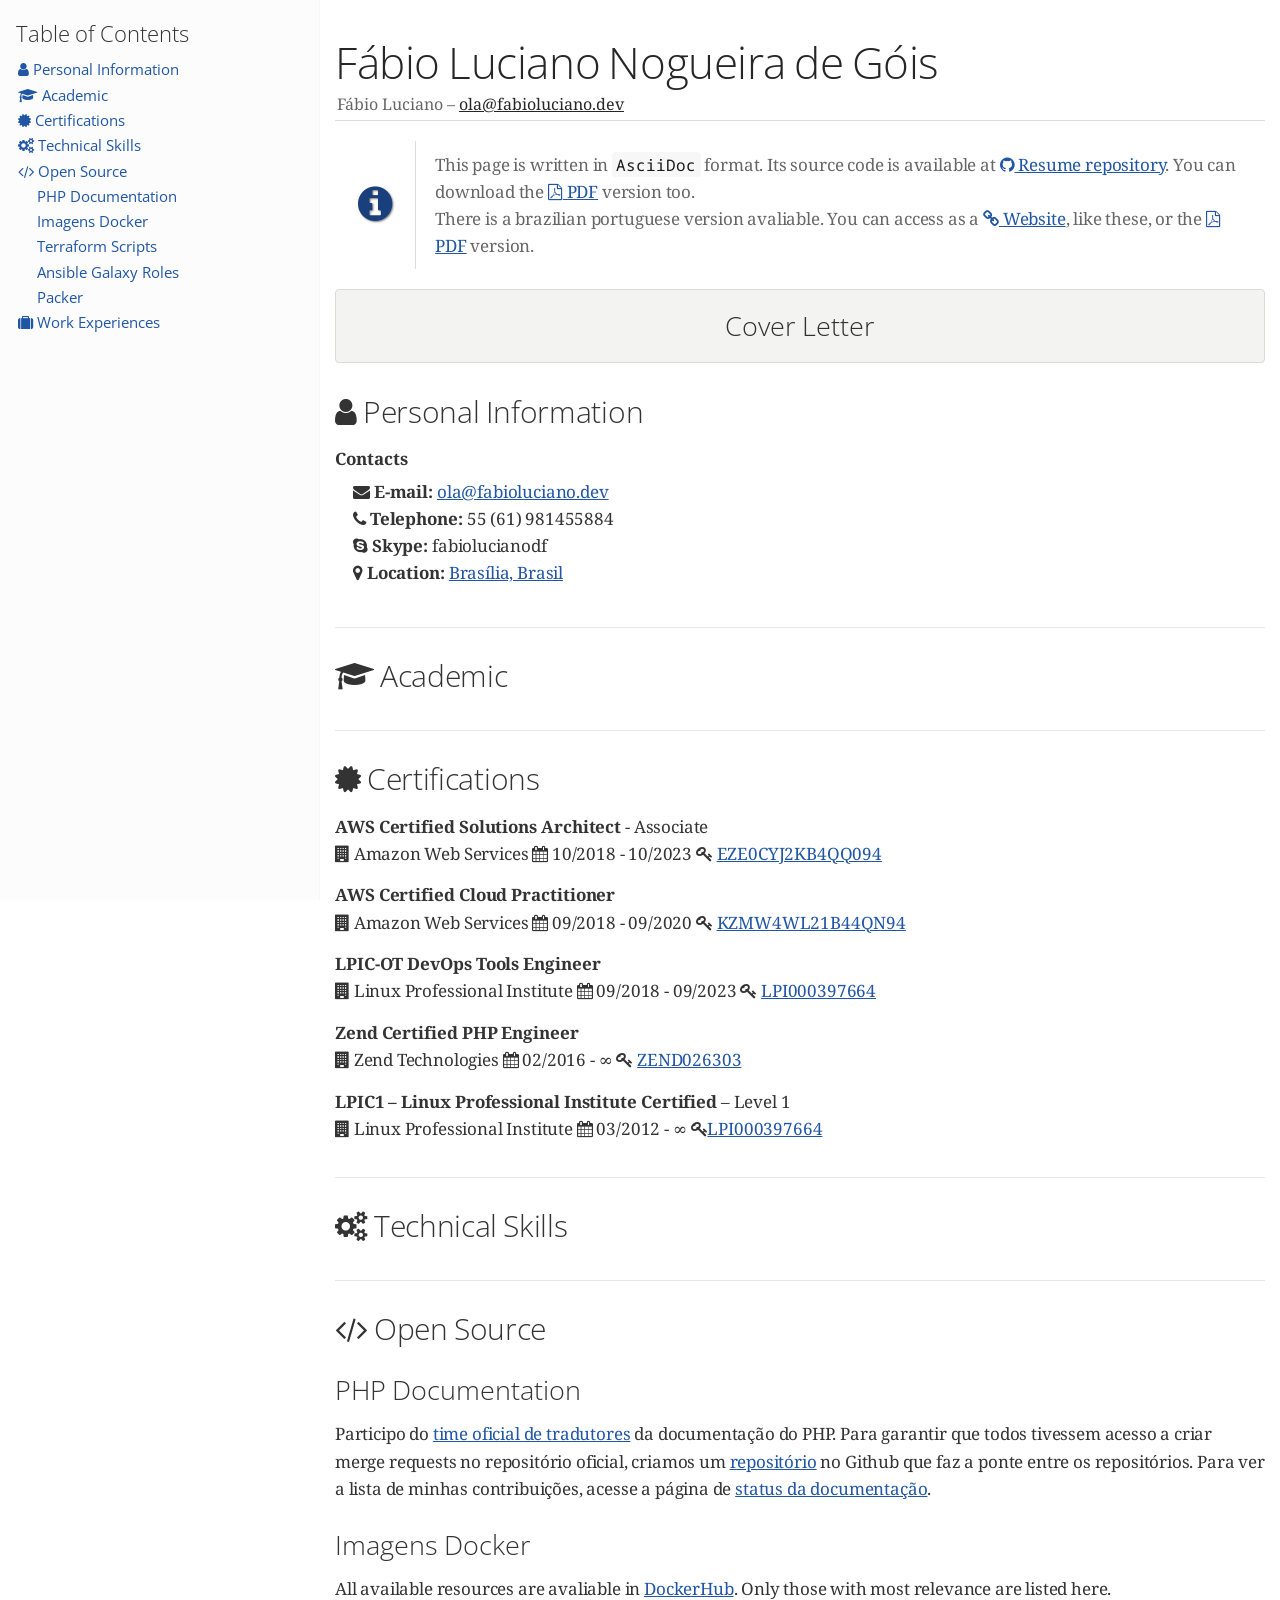
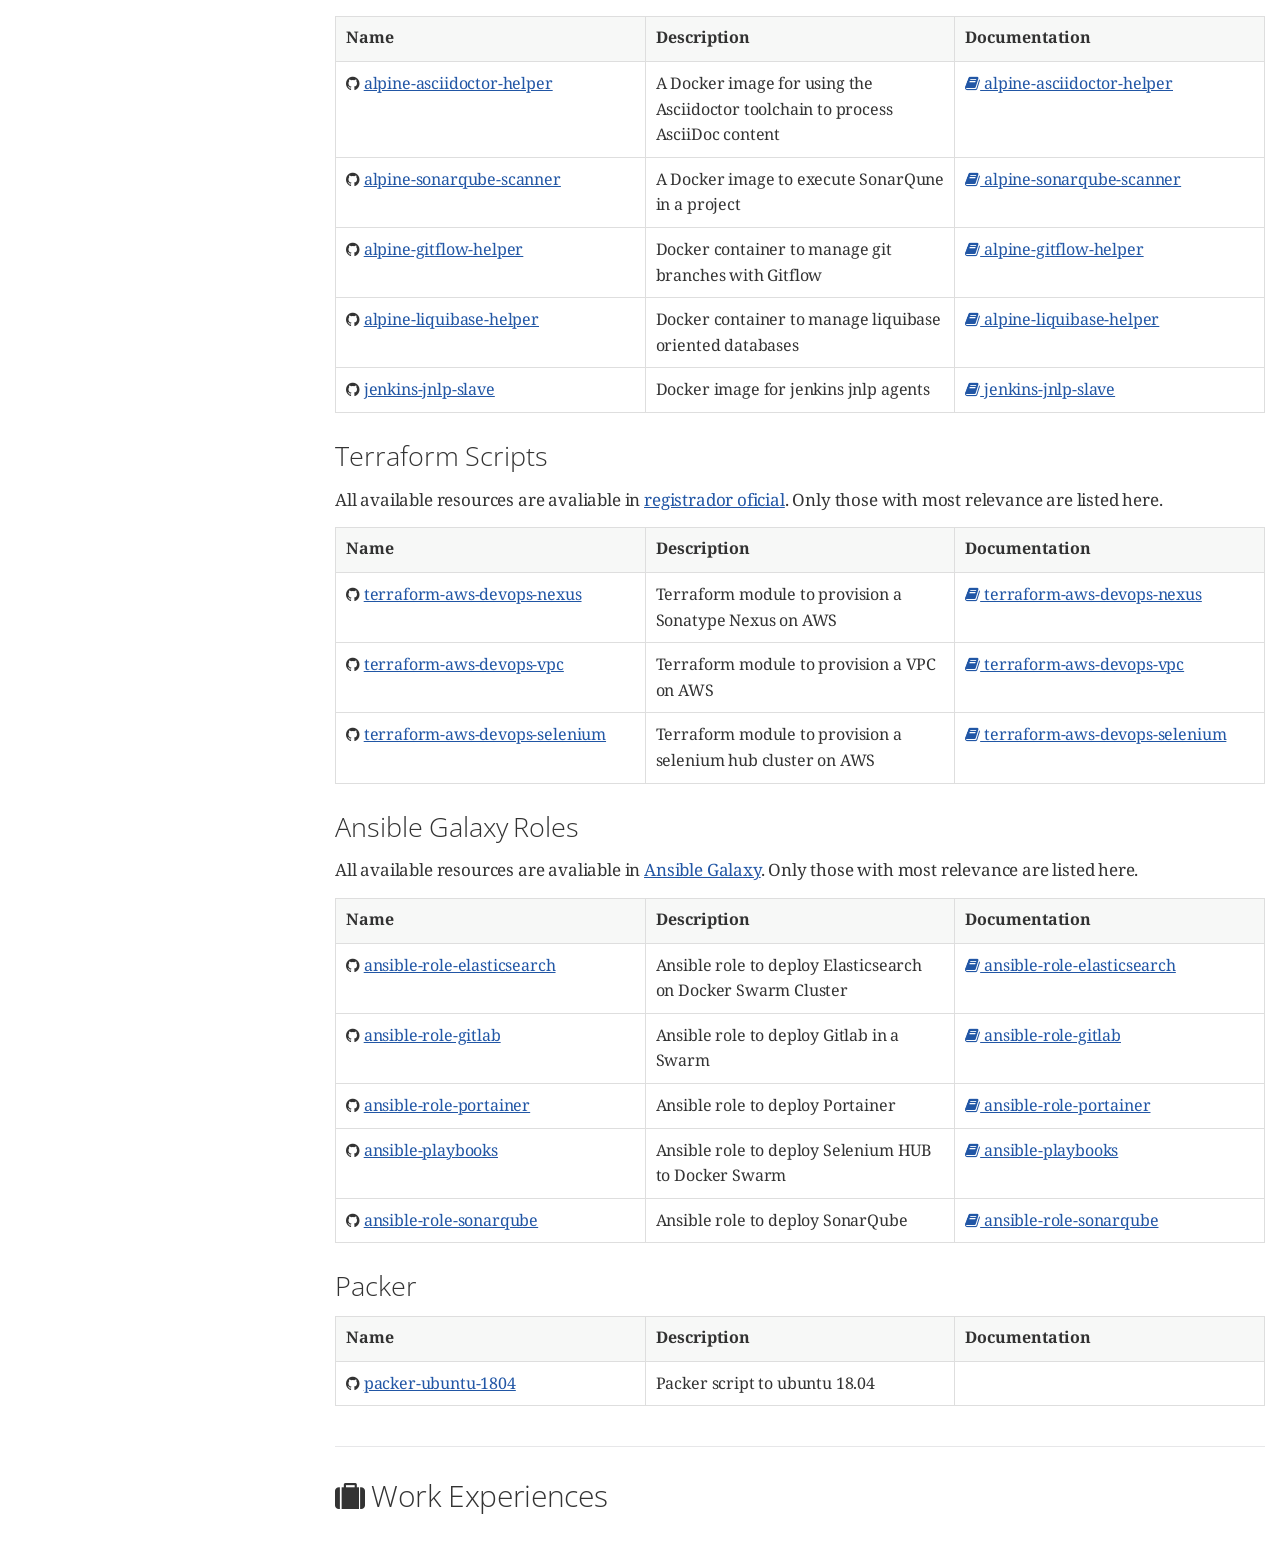
==== en/index.html @ 242f31ec "deploy: 782316e2d7a59a1cce0f2ff2ed1d608dba7fc8fe" ====
<!DOCTYPE html>
<html lang="en">
<head>
<meta charset="UTF-8">
<meta http-equiv="X-UA-Compatible" content="IE=edge">
<meta name="viewport" content="width=device-width, initial-scale=1.0">
<meta name="generator" content="Asciidoctor 2.0.21">
<meta name="author" content="Fábio Luciano">
<title>Fábio Luciano Nogueira de Góis</title>
<link rel="stylesheet" href="https://fonts.googleapis.com/css?family=Open+Sans:300,300italic,400,400italic,600,600italic%7CNoto+Serif:400,400italic,700,700italic%7CDroid+Sans+Mono:400,700">
<style>
/*! Asciidoctor default stylesheet | MIT License | https://asciidoctor.org */
/* Uncomment the following line when using as a custom stylesheet */
/* @import "https://fonts.googleapis.com/css?family=Open+Sans:300,300italic,400,400italic,600,600italic%7CNoto+Serif:400,400italic,700,700italic%7CDroid+Sans+Mono:400,700"; */
html{font-family:sans-serif;-webkit-text-size-adjust:100%}
a{background:none}
a:focus{outline:thin dotted}
a:active,a:hover{outline:0}
h1{font-size:2em;margin:.67em 0}
b,strong{font-weight:bold}
abbr{font-size:.9em}
abbr[title]{cursor:help;border-bottom:1px dotted #dddddf;text-decoration:none}
dfn{font-style:italic}
hr{height:0}
mark{background:#ff0;color:#000}
code,kbd,pre,samp{font-family:monospace;font-size:1em}
pre{white-space:pre-wrap}
q{quotes:"\201C" "\201D" "\2018" "\2019"}
small{font-size:80%}
sub,sup{font-size:75%;line-height:0;position:relative;vertical-align:baseline}
sup{top:-.5em}
sub{bottom:-.25em}
img{border:0}
svg:not(:root){overflow:hidden}
figure{margin:0}
audio,video{display:inline-block}
audio:not([controls]){display:none;height:0}
fieldset{border:1px solid silver;margin:0 2px;padding:.35em .625em .75em}
legend{border:0;padding:0}
button,input,select,textarea{font-family:inherit;font-size:100%;margin:0}
button,input{line-height:normal}
button,select{text-transform:none}
button,html input[type=button],input[type=reset],input[type=submit]{-webkit-appearance:button;cursor:pointer}
button[disabled],html input[disabled]{cursor:default}
input[type=checkbox],input[type=radio]{padding:0}
button::-moz-focus-inner,input::-moz-focus-inner{border:0;padding:0}
textarea{overflow:auto;vertical-align:top}
table{border-collapse:collapse;border-spacing:0}
*,::before,::after{box-sizing:border-box}
html,body{font-size:100%}
body{background:#fff;color:rgba(0,0,0,.8);padding:0;margin:0;font-family:"Noto Serif","DejaVu Serif",serif;line-height:1;position:relative;cursor:auto;-moz-tab-size:4;-o-tab-size:4;tab-size:4;word-wrap:anywhere;-moz-osx-font-smoothing:grayscale;-webkit-font-smoothing:antialiased}
a:hover{cursor:pointer}
img,object,embed{max-width:100%;height:auto}
object,embed{height:100%}
img{-ms-interpolation-mode:bicubic}
.left{float:left!important}
.right{float:right!important}
.text-left{text-align:left!important}
.text-right{text-align:right!important}
.text-center{text-align:center!important}
.text-justify{text-align:justify!important}
.hide{display:none}
img,object,svg{display:inline-block;vertical-align:middle}
textarea{height:auto;min-height:50px}
select{width:100%}
.subheader,.admonitionblock td.content>.title,.audioblock>.title,.exampleblock>.title,.imageblock>.title,.listingblock>.title,.literalblock>.title,.stemblock>.title,.openblock>.title,.paragraph>.title,.quoteblock>.title,table.tableblock>.title,.verseblock>.title,.videoblock>.title,.dlist>.title,.olist>.title,.ulist>.title,.qlist>.title,.hdlist>.title{line-height:1.45;color:#7a2518;font-weight:400;margin-top:0;margin-bottom:.25em}
div,dl,dt,dd,ul,ol,li,h1,h2,h3,#toctitle,.sidebarblock>.content>.title,h4,h5,h6,pre,form,p,blockquote,th,td{margin:0;padding:0}
a{color:#2156a5;text-decoration:underline;line-height:inherit}
a:hover,a:focus{color:#1d4b8f}
a img{border:0}
p{line-height:1.6;margin-bottom:1.25em;text-rendering:optimizeLegibility}
p aside{font-size:.875em;line-height:1.35;font-style:italic}
h1,h2,h3,#toctitle,.sidebarblock>.content>.title,h4,h5,h6{font-family:"Open Sans","DejaVu Sans",sans-serif;font-weight:300;font-style:normal;color:#ba3925;text-rendering:optimizeLegibility;margin-top:1em;margin-bottom:.5em;line-height:1.0125em}
h1 small,h2 small,h3 small,#toctitle small,.sidebarblock>.content>.title small,h4 small,h5 small,h6 small{font-size:60%;color:#e99b8f;line-height:0}
h1{font-size:2.125em}
h2{font-size:1.6875em}
h3,#toctitle,.sidebarblock>.content>.title{font-size:1.375em}
h4,h5{font-size:1.125em}
h6{font-size:1em}
hr{border:solid #dddddf;border-width:1px 0 0;clear:both;margin:1.25em 0 1.1875em}
em,i{font-style:italic;line-height:inherit}
strong,b{font-weight:bold;line-height:inherit}
small{font-size:60%;line-height:inherit}
code{font-family:"Droid Sans Mono","DejaVu Sans Mono",monospace;font-weight:400;color:rgba(0,0,0,.9)}
ul,ol,dl{line-height:1.6;margin-bottom:1.25em;list-style-position:outside;font-family:inherit}
ul,ol{margin-left:1.5em}
ul li ul,ul li ol{margin-left:1.25em;margin-bottom:0}
ul.circle{list-style-type:circle}
ul.disc{list-style-type:disc}
ul.square{list-style-type:square}
ul.circle ul:not([class]),ul.disc ul:not([class]),ul.square ul:not([class]){list-style:inherit}
ol li ul,ol li ol{margin-left:1.25em;margin-bottom:0}
dl dt{margin-bottom:.3125em;font-weight:bold}
dl dd{margin-bottom:1.25em}
blockquote{margin:0 0 1.25em;padding:.5625em 1.25em 0 1.1875em;border-left:1px solid #ddd}
blockquote,blockquote p{line-height:1.6;color:rgba(0,0,0,.85)}
@media screen and (min-width:768px){h1,h2,h3,#toctitle,.sidebarblock>.content>.title,h4,h5,h6{line-height:1.2}
h1{font-size:2.75em}
h2{font-size:2.3125em}
h3,#toctitle,.sidebarblock>.content>.title{font-size:1.6875em}
h4{font-size:1.4375em}}
table{background:#fff;margin-bottom:1.25em;border:1px solid #dedede;word-wrap:normal}
table thead,table tfoot{background:#f7f8f7}
table thead tr th,table thead tr td,table tfoot tr th,table tfoot tr td{padding:.5em .625em .625em;font-size:inherit;color:rgba(0,0,0,.8);text-align:left}
table tr th,table tr td{padding:.5625em .625em;font-size:inherit;color:rgba(0,0,0,.8)}
table tr.even,table tr.alt{background:#f8f8f7}
table thead tr th,table tfoot tr th,table tbody tr td,table tr td,table tfoot tr td{line-height:1.6}
h1,h2,h3,#toctitle,.sidebarblock>.content>.title,h4,h5,h6{line-height:1.2;word-spacing:-.05em}
h1 strong,h2 strong,h3 strong,#toctitle strong,.sidebarblock>.content>.title strong,h4 strong,h5 strong,h6 strong{font-weight:400}
.center{margin-left:auto;margin-right:auto}
.stretch{width:100%}
.clearfix::before,.clearfix::after,.float-group::before,.float-group::after{content:" ";display:table}
.clearfix::after,.float-group::after{clear:both}
:not(pre).nobreak{word-wrap:normal}
:not(pre).nowrap{white-space:nowrap}
:not(pre).pre-wrap{white-space:pre-wrap}
:not(pre):not([class^=L])>code{font-size:.9375em;font-style:normal!important;letter-spacing:0;padding:.1em .5ex;word-spacing:-.15em;background:#f7f7f8;border-radius:4px;line-height:1.45;text-rendering:optimizeSpeed}
pre{color:rgba(0,0,0,.9);font-family:"Droid Sans Mono","DejaVu Sans Mono",monospace;line-height:1.45;text-rendering:optimizeSpeed}
pre code,pre pre{color:inherit;font-size:inherit;line-height:inherit}
pre>code{display:block}
pre.nowrap,pre.nowrap pre{white-space:pre;word-wrap:normal}
em em{font-style:normal}
strong strong{font-weight:400}
.keyseq{color:rgba(51,51,51,.8)}
kbd{font-family:"Droid Sans Mono","DejaVu Sans Mono",monospace;display:inline-block;color:rgba(0,0,0,.8);font-size:.65em;line-height:1.45;background:#f7f7f7;border:1px solid #ccc;border-radius:3px;box-shadow:0 1px 0 rgba(0,0,0,.2),inset 0 0 0 .1em #fff;margin:0 .15em;padding:.2em .5em;vertical-align:middle;position:relative;top:-.1em;white-space:nowrap}
.keyseq kbd:first-child{margin-left:0}
.keyseq kbd:last-child{margin-right:0}
.menuseq,.menuref{color:#000}
.menuseq b:not(.caret),.menuref{font-weight:inherit}
.menuseq{word-spacing:-.02em}
.menuseq b.caret{font-size:1.25em;line-height:.8}
.menuseq i.caret{font-weight:bold;text-align:center;width:.45em}
b.button::before,b.button::after{position:relative;top:-1px;font-weight:400}
b.button::before{content:"[";padding:0 3px 0 2px}
b.button::after{content:"]";padding:0 2px 0 3px}
p a>code:hover{color:rgba(0,0,0,.9)}
#header,#content,#footnotes,#footer{width:100%;margin:0 auto;max-width:62.5em;*zoom:1;position:relative;padding-left:.9375em;padding-right:.9375em}
#header::before,#header::after,#content::before,#content::after,#footnotes::before,#footnotes::after,#footer::before,#footer::after{content:" ";display:table}
#header::after,#content::after,#footnotes::after,#footer::after{clear:both}
#content{margin-top:1.25em}
#content::before{content:none}
#header>h1:first-child{color:rgba(0,0,0,.85);margin-top:2.25rem;margin-bottom:0}
#header>h1:first-child+#toc{margin-top:8px;border-top:1px solid #dddddf}
#header>h1:only-child{border-bottom:1px solid #dddddf;padding-bottom:8px}
#header .details{border-bottom:1px solid #dddddf;line-height:1.45;padding-top:.25em;padding-bottom:.25em;padding-left:.25em;color:rgba(0,0,0,.6);display:flex;flex-flow:row wrap}
#header .details span:first-child{margin-left:-.125em}
#header .details span.email a{color:rgba(0,0,0,.85)}
#header .details br{display:none}
#header .details br+span::before{content:"\00a0\2013\00a0"}
#header .details br+span.author::before{content:"\00a0\22c5\00a0";color:rgba(0,0,0,.85)}
#header .details br+span#revremark::before{content:"\00a0|\00a0"}
#header #revnumber{text-transform:capitalize}
#header #revnumber::after{content:"\00a0"}
#content>h1:first-child:not([class]){color:rgba(0,0,0,.85);border-bottom:1px solid #dddddf;padding-bottom:8px;margin-top:0;padding-top:1rem;margin-bottom:1.25rem}
#toc{border-bottom:1px solid #e7e7e9;padding-bottom:.5em}
#toc>ul{margin-left:.125em}
#toc ul.sectlevel0>li>a{font-style:italic}
#toc ul.sectlevel0 ul.sectlevel1{margin:.5em 0}
#toc ul{font-family:"Open Sans","DejaVu Sans",sans-serif;list-style-type:none}
#toc li{line-height:1.3334;margin-top:.3334em}
#toc a{text-decoration:none}
#toc a:active{text-decoration:underline}
#toctitle{color:#7a2518;font-size:1.2em}
@media screen and (min-width:768px){#toctitle{font-size:1.375em}
body.toc2{padding-left:15em;padding-right:0}
body.toc2 #header>h1:nth-last-child(2){border-bottom:1px solid #dddddf;padding-bottom:8px}
#toc.toc2{margin-top:0!important;background:#f8f8f7;position:fixed;width:15em;left:0;top:0;border-right:1px solid #e7e7e9;border-top-width:0!important;border-bottom-width:0!important;z-index:1000;padding:1.25em 1em;height:100%;overflow:auto}
#toc.toc2 #toctitle{margin-top:0;margin-bottom:.8rem;font-size:1.2em}
#toc.toc2>ul{font-size:.9em;margin-bottom:0}
#toc.toc2 ul ul{margin-left:0;padding-left:1em}
#toc.toc2 ul.sectlevel0 ul.sectlevel1{padding-left:0;margin-top:.5em;margin-bottom:.5em}
body.toc2.toc-right{padding-left:0;padding-right:15em}
body.toc2.toc-right #toc.toc2{border-right-width:0;border-left:1px solid #e7e7e9;left:auto;right:0}}
@media screen and (min-width:1280px){body.toc2{padding-left:20em;padding-right:0}
#toc.toc2{width:20em}
#toc.toc2 #toctitle{font-size:1.375em}
#toc.toc2>ul{font-size:.95em}
#toc.toc2 ul ul{padding-left:1.25em}
body.toc2.toc-right{padding-left:0;padding-right:20em}}
#content #toc{border:1px solid #e0e0dc;margin-bottom:1.25em;padding:1.25em;background:#f8f8f7;border-radius:4px}
#content #toc>:first-child{margin-top:0}
#content #toc>:last-child{margin-bottom:0}
#footer{max-width:none;background:rgba(0,0,0,.8);padding:1.25em}
#footer-text{color:hsla(0,0%,100%,.8);line-height:1.44}
#content{margin-bottom:.625em}
.sect1{padding-bottom:.625em}
@media screen and (min-width:768px){#content{margin-bottom:1.25em}
.sect1{padding-bottom:1.25em}}
.sect1:last-child{padding-bottom:0}
.sect1+.sect1{border-top:1px solid #e7e7e9}
#content h1>a.anchor,h2>a.anchor,h3>a.anchor,#toctitle>a.anchor,.sidebarblock>.content>.title>a.anchor,h4>a.anchor,h5>a.anchor,h6>a.anchor{position:absolute;z-index:1001;width:1.5ex;margin-left:-1.5ex;display:block;text-decoration:none!important;visibility:hidden;text-align:center;font-weight:400}
#content h1>a.anchor::before,h2>a.anchor::before,h3>a.anchor::before,#toctitle>a.anchor::before,.sidebarblock>.content>.title>a.anchor::before,h4>a.anchor::before,h5>a.anchor::before,h6>a.anchor::before{content:"\00A7";font-size:.85em;display:block;padding-top:.1em}
#content h1:hover>a.anchor,#content h1>a.anchor:hover,h2:hover>a.anchor,h2>a.anchor:hover,h3:hover>a.anchor,#toctitle:hover>a.anchor,.sidebarblock>.content>.title:hover>a.anchor,h3>a.anchor:hover,#toctitle>a.anchor:hover,.sidebarblock>.content>.title>a.anchor:hover,h4:hover>a.anchor,h4>a.anchor:hover,h5:hover>a.anchor,h5>a.anchor:hover,h6:hover>a.anchor,h6>a.anchor:hover{visibility:visible}
#content h1>a.link,h2>a.link,h3>a.link,#toctitle>a.link,.sidebarblock>.content>.title>a.link,h4>a.link,h5>a.link,h6>a.link{color:#ba3925;text-decoration:none}
#content h1>a.link:hover,h2>a.link:hover,h3>a.link:hover,#toctitle>a.link:hover,.sidebarblock>.content>.title>a.link:hover,h4>a.link:hover,h5>a.link:hover,h6>a.link:hover{color:#a53221}
details,.audioblock,.imageblock,.literalblock,.listingblock,.stemblock,.videoblock{margin-bottom:1.25em}
details{margin-left:1.25rem}
details>summary{cursor:pointer;display:block;position:relative;line-height:1.6;margin-bottom:.625rem;outline:none;-webkit-tap-highlight-color:transparent}
details>summary::-webkit-details-marker{display:none}
details>summary::before{content:"";border:solid transparent;border-left:solid;border-width:.3em 0 .3em .5em;position:absolute;top:.5em;left:-1.25rem;transform:translateX(15%)}
details[open]>summary::before{border:solid transparent;border-top:solid;border-width:.5em .3em 0;transform:translateY(15%)}
details>summary::after{content:"";width:1.25rem;height:1em;position:absolute;top:.3em;left:-1.25rem}
.admonitionblock td.content>.title,.audioblock>.title,.exampleblock>.title,.imageblock>.title,.listingblock>.title,.literalblock>.title,.stemblock>.title,.openblock>.title,.paragraph>.title,.quoteblock>.title,table.tableblock>.title,.verseblock>.title,.videoblock>.title,.dlist>.title,.olist>.title,.ulist>.title,.qlist>.title,.hdlist>.title{text-rendering:optimizeLegibility;text-align:left;font-family:"Noto Serif","DejaVu Serif",serif;font-size:1rem;font-style:italic}
table.tableblock.fit-content>caption.title{white-space:nowrap;width:0}
.paragraph.lead>p,#preamble>.sectionbody>[class=paragraph]:first-of-type p{font-size:1.21875em;line-height:1.6;color:rgba(0,0,0,.85)}
.admonitionblock>table{border-collapse:separate;border:0;background:none;width:100%}
.admonitionblock>table td.icon{text-align:center;width:80px}
.admonitionblock>table td.icon img{max-width:none}
.admonitionblock>table td.icon .title{font-weight:bold;font-family:"Open Sans","DejaVu Sans",sans-serif;text-transform:uppercase}
.admonitionblock>table td.content{padding-left:1.125em;padding-right:1.25em;border-left:1px solid #dddddf;color:rgba(0,0,0,.6);word-wrap:anywhere}
.admonitionblock>table td.content>:last-child>:last-child{margin-bottom:0}
.exampleblock>.content{border:1px solid #e6e6e6;margin-bottom:1.25em;padding:1.25em;background:#fff;border-radius:4px}
.sidebarblock{border:1px solid #dbdbd6;margin-bottom:1.25em;padding:1.25em;background:#f3f3f2;border-radius:4px}
.sidebarblock>.content>.title{color:#7a2518;margin-top:0;text-align:center}
.exampleblock>.content>:first-child,.sidebarblock>.content>:first-child{margin-top:0}
.exampleblock>.content>:last-child,.exampleblock>.content>:last-child>:last-child,.exampleblock>.content .olist>ol>li:last-child>:last-child,.exampleblock>.content .ulist>ul>li:last-child>:last-child,.exampleblock>.content .qlist>ol>li:last-child>:last-child,.sidebarblock>.content>:last-child,.sidebarblock>.content>:last-child>:last-child,.sidebarblock>.content .olist>ol>li:last-child>:last-child,.sidebarblock>.content .ulist>ul>li:last-child>:last-child,.sidebarblock>.content .qlist>ol>li:last-child>:last-child{margin-bottom:0}
.literalblock pre,.listingblock>.content>pre{border-radius:4px;overflow-x:auto;padding:1em;font-size:.8125em}
@media screen and (min-width:768px){.literalblock pre,.listingblock>.content>pre{font-size:.90625em}}
@media screen and (min-width:1280px){.literalblock pre,.listingblock>.content>pre{font-size:1em}}
.literalblock pre,.listingblock>.content>pre:not(.highlight),.listingblock>.content>pre[class=highlight],.listingblock>.content>pre[class^="highlight "]{background:#f7f7f8}
.literalblock.output pre{color:#f7f7f8;background:rgba(0,0,0,.9)}
.listingblock>.content{position:relative}
.listingblock code[data-lang]::before{display:none;content:attr(data-lang);position:absolute;font-size:.75em;top:.425rem;right:.5rem;line-height:1;text-transform:uppercase;color:inherit;opacity:.5}
.listingblock:hover code[data-lang]::before{display:block}
.listingblock.terminal pre .command::before{content:attr(data-prompt);padding-right:.5em;color:inherit;opacity:.5}
.listingblock.terminal pre .command:not([data-prompt])::before{content:"$"}
.listingblock pre.highlightjs{padding:0}
.listingblock pre.highlightjs>code{padding:1em;border-radius:4px}
.listingblock pre.prettyprint{border-width:0}
.prettyprint{background:#f7f7f8}
pre.prettyprint .linenums{line-height:1.45;margin-left:2em}
pre.prettyprint li{background:none;list-style-type:inherit;padding-left:0}
pre.prettyprint li code[data-lang]::before{opacity:1}
pre.prettyprint li:not(:first-child) code[data-lang]::before{display:none}
table.linenotable{border-collapse:separate;border:0;margin-bottom:0;background:none}
table.linenotable td[class]{color:inherit;vertical-align:top;padding:0;line-height:inherit;white-space:normal}
table.linenotable td.code{padding-left:.75em}
table.linenotable td.linenos,pre.pygments .linenos{border-right:1px solid;opacity:.35;padding-right:.5em;-webkit-user-select:none;-moz-user-select:none;-ms-user-select:none;user-select:none}
pre.pygments span.linenos{display:inline-block;margin-right:.75em}
.quoteblock{margin:0 1em 1.25em 1.5em;display:table}
.quoteblock:not(.excerpt)>.title{margin-left:-1.5em;margin-bottom:.75em}
.quoteblock blockquote,.quoteblock p{color:rgba(0,0,0,.85);font-size:1.15rem;line-height:1.75;word-spacing:.1em;letter-spacing:0;font-style:italic;text-align:justify}
.quoteblock blockquote{margin:0;padding:0;border:0}
.quoteblock blockquote::before{content:"\201c";float:left;font-size:2.75em;font-weight:bold;line-height:.6em;margin-left:-.6em;color:#7a2518;text-shadow:0 1px 2px rgba(0,0,0,.1)}
.quoteblock blockquote>.paragraph:last-child p{margin-bottom:0}
.quoteblock .attribution{margin-top:.75em;margin-right:.5ex;text-align:right}
.verseblock{margin:0 1em 1.25em}
.verseblock pre{font-family:"Open Sans","DejaVu Sans",sans-serif;font-size:1.15rem;color:rgba(0,0,0,.85);font-weight:300;text-rendering:optimizeLegibility}
.verseblock pre strong{font-weight:400}
.verseblock .attribution{margin-top:1.25rem;margin-left:.5ex}
.quoteblock .attribution,.verseblock .attribution{font-size:.9375em;line-height:1.45;font-style:italic}
.quoteblock .attribution br,.verseblock .attribution br{display:none}
.quoteblock .attribution cite,.verseblock .attribution cite{display:block;letter-spacing:-.025em;color:rgba(0,0,0,.6)}
.quoteblock.abstract blockquote::before,.quoteblock.excerpt blockquote::before,.quoteblock .quoteblock blockquote::before{display:none}
.quoteblock.abstract blockquote,.quoteblock.abstract p,.quoteblock.excerpt blockquote,.quoteblock.excerpt p,.quoteblock .quoteblock blockquote,.quoteblock .quoteblock p{line-height:1.6;word-spacing:0}
.quoteblock.abstract{margin:0 1em 1.25em;display:block}
.quoteblock.abstract>.title{margin:0 0 .375em;font-size:1.15em;text-align:center}
.quoteblock.excerpt>blockquote,.quoteblock .quoteblock{padding:0 0 .25em 1em;border-left:.25em solid #dddddf}
.quoteblock.excerpt,.quoteblock .quoteblock{margin-left:0}
.quoteblock.excerpt blockquote,.quoteblock.excerpt p,.quoteblock .quoteblock blockquote,.quoteblock .quoteblock p{color:inherit;font-size:1.0625rem}
.quoteblock.excerpt .attribution,.quoteblock .quoteblock .attribution{color:inherit;font-size:.85rem;text-align:left;margin-right:0}
p.tableblock:last-child{margin-bottom:0}
td.tableblock>.content{margin-bottom:1.25em;word-wrap:anywhere}
td.tableblock>.content>:last-child{margin-bottom:-1.25em}
table.tableblock,th.tableblock,td.tableblock{border:0 solid #dedede}
table.grid-all>*>tr>*{border-width:1px}
table.grid-cols>*>tr>*{border-width:0 1px}
table.grid-rows>*>tr>*{border-width:1px 0}
table.frame-all{border-width:1px}
table.frame-ends{border-width:1px 0}
table.frame-sides{border-width:0 1px}
table.frame-none>colgroup+*>:first-child>*,table.frame-sides>colgroup+*>:first-child>*{border-top-width:0}
table.frame-none>:last-child>:last-child>*,table.frame-sides>:last-child>:last-child>*{border-bottom-width:0}
table.frame-none>*>tr>:first-child,table.frame-ends>*>tr>:first-child{border-left-width:0}
table.frame-none>*>tr>:last-child,table.frame-ends>*>tr>:last-child{border-right-width:0}
table.stripes-all>*>tr,table.stripes-odd>*>tr:nth-of-type(odd),table.stripes-even>*>tr:nth-of-type(even),table.stripes-hover>*>tr:hover{background:#f8f8f7}
th.halign-left,td.halign-left{text-align:left}
th.halign-right,td.halign-right{text-align:right}
th.halign-center,td.halign-center{text-align:center}
th.valign-top,td.valign-top{vertical-align:top}
th.valign-bottom,td.valign-bottom{vertical-align:bottom}
th.valign-middle,td.valign-middle{vertical-align:middle}
table thead th,table tfoot th{font-weight:bold}
tbody tr th{background:#f7f8f7}
tbody tr th,tbody tr th p,tfoot tr th,tfoot tr th p{color:rgba(0,0,0,.8);font-weight:bold}
p.tableblock>code:only-child{background:none;padding:0}
p.tableblock{font-size:1em}
ol{margin-left:1.75em}
ul li ol{margin-left:1.5em}
dl dd{margin-left:1.125em}
dl dd:last-child,dl dd:last-child>:last-child{margin-bottom:0}
li p,ul dd,ol dd,.olist .olist,.ulist .ulist,.ulist .olist,.olist .ulist{margin-bottom:.625em}
ul.checklist,ul.none,ol.none,ul.no-bullet,ol.no-bullet,ol.unnumbered,ul.unstyled,ol.unstyled{list-style-type:none}
ul.no-bullet,ol.no-bullet,ol.unnumbered{margin-left:.625em}
ul.unstyled,ol.unstyled{margin-left:0}
li>p:empty:only-child::before{content:"";display:inline-block}
ul.checklist>li>p:first-child{margin-left:-1em}
ul.checklist>li>p:first-child>.fa-square-o:first-child,ul.checklist>li>p:first-child>.fa-check-square-o:first-child{width:1.25em;font-size:.8em;position:relative;bottom:.125em}
ul.checklist>li>p:first-child>input[type=checkbox]:first-child{margin-right:.25em}
ul.inline{display:flex;flex-flow:row wrap;list-style:none;margin:0 0 .625em -1.25em}
ul.inline>li{margin-left:1.25em}
.unstyled dl dt{font-weight:400;font-style:normal}
ol.arabic{list-style-type:decimal}
ol.decimal{list-style-type:decimal-leading-zero}
ol.loweralpha{list-style-type:lower-alpha}
ol.upperalpha{list-style-type:upper-alpha}
ol.lowerroman{list-style-type:lower-roman}
ol.upperroman{list-style-type:upper-roman}
ol.lowergreek{list-style-type:lower-greek}
.hdlist>table,.colist>table{border:0;background:none}
.hdlist>table>tbody>tr,.colist>table>tbody>tr{background:none}
td.hdlist1,td.hdlist2{vertical-align:top;padding:0 .625em}
td.hdlist1{font-weight:bold;padding-bottom:1.25em}
td.hdlist2{word-wrap:anywhere}
.literalblock+.colist,.listingblock+.colist{margin-top:-.5em}
.colist td:not([class]):first-child{padding:.4em .75em 0;line-height:1;vertical-align:top}
.colist td:not([class]):first-child img{max-width:none}
.colist td:not([class]):last-child{padding:.25em 0}
.thumb,.th{line-height:0;display:inline-block;border:4px solid #fff;box-shadow:0 0 0 1px #ddd}
.imageblock.left{margin:.25em .625em 1.25em 0}
.imageblock.right{margin:.25em 0 1.25em .625em}
.imageblock>.title{margin-bottom:0}
.imageblock.thumb,.imageblock.th{border-width:6px}
.imageblock.thumb>.title,.imageblock.th>.title{padding:0 .125em}
.image.left,.image.right{margin-top:.25em;margin-bottom:.25em;display:inline-block;line-height:0}
.image.left{margin-right:.625em}
.image.right{margin-left:.625em}
a.image{text-decoration:none;display:inline-block}
a.image object{pointer-events:none}
sup.footnote,sup.footnoteref{font-size:.875em;position:static;vertical-align:super}
sup.footnote a,sup.footnoteref a{text-decoration:none}
sup.footnote a:active,sup.footnoteref a:active,#footnotes .footnote a:first-of-type:active{text-decoration:underline}
#footnotes{padding-top:.75em;padding-bottom:.75em;margin-bottom:.625em}
#footnotes hr{width:20%;min-width:6.25em;margin:-.25em 0 .75em;border-width:1px 0 0}
#footnotes .footnote{padding:0 .375em 0 .225em;line-height:1.3334;font-size:.875em;margin-left:1.2em;margin-bottom:.2em}
#footnotes .footnote a:first-of-type{font-weight:bold;text-decoration:none;margin-left:-1.05em}
#footnotes .footnote:last-of-type{margin-bottom:0}
#content #footnotes{margin-top:-.625em;margin-bottom:0;padding:.75em 0}
div.unbreakable{page-break-inside:avoid}
.big{font-size:larger}
.small{font-size:smaller}
.underline{text-decoration:underline}
.overline{text-decoration:overline}
.line-through{text-decoration:line-through}
.aqua{color:#00bfbf}
.aqua-background{background:#00fafa}
.black{color:#000}
.black-background{background:#000}
.blue{color:#0000bf}
.blue-background{background:#0000fa}
.fuchsia{color:#bf00bf}
.fuchsia-background{background:#fa00fa}
.gray{color:#606060}
.gray-background{background:#7d7d7d}
.green{color:#006000}
.green-background{background:#007d00}
.lime{color:#00bf00}
.lime-background{background:#00fa00}
.maroon{color:#600000}
.maroon-background{background:#7d0000}
.navy{color:#000060}
.navy-background{background:#00007d}
.olive{color:#606000}
.olive-background{background:#7d7d00}
.purple{color:#600060}
.purple-background{background:#7d007d}
.red{color:#bf0000}
.red-background{background:#fa0000}
.silver{color:#909090}
.silver-background{background:#bcbcbc}
.teal{color:#006060}
.teal-background{background:#007d7d}
.white{color:#bfbfbf}
.white-background{background:#fafafa}
.yellow{color:#bfbf00}
.yellow-background{background:#fafa00}
span.icon>.fa{cursor:default}
a span.icon>.fa{cursor:inherit}
.admonitionblock td.icon [class^="fa icon-"]{font-size:2.5em;text-shadow:1px 1px 2px rgba(0,0,0,.5);cursor:default}
.admonitionblock td.icon .icon-note::before{content:"\f05a";color:#19407c}
.admonitionblock td.icon .icon-tip::before{content:"\f0eb";text-shadow:1px 1px 2px rgba(155,155,0,.8);color:#111}
.admonitionblock td.icon .icon-warning::before{content:"\f071";color:#bf6900}
.admonitionblock td.icon .icon-caution::before{content:"\f06d";color:#bf3400}
.admonitionblock td.icon .icon-important::before{content:"\f06a";color:#bf0000}
.conum[data-value]{display:inline-block;color:#fff!important;background:rgba(0,0,0,.8);border-radius:50%;text-align:center;font-size:.75em;width:1.67em;height:1.67em;line-height:1.67em;font-family:"Open Sans","DejaVu Sans",sans-serif;font-style:normal;font-weight:bold}
.conum[data-value] *{color:#fff!important}
.conum[data-value]+b{display:none}
.conum[data-value]::after{content:attr(data-value)}
pre .conum[data-value]{position:relative;top:-.125em}
b.conum *{color:inherit!important}
.conum:not([data-value]):empty{display:none}
dt,th.tableblock,td.content,div.footnote{text-rendering:optimizeLegibility}
h1,h2,p,td.content,span.alt,summary{letter-spacing:-.01em}
p strong,td.content strong,div.footnote strong{letter-spacing:-.005em}
p,blockquote,dt,td.content,td.hdlist1,span.alt,summary{font-size:1.0625rem}
p{margin-bottom:1.25rem}
.sidebarblock p,.sidebarblock dt,.sidebarblock td.content,p.tableblock{font-size:1em}
.exampleblock>.content{background:#fffef7;border-color:#e0e0dc;box-shadow:0 1px 4px #e0e0dc}
.print-only{display:none!important}
@page{margin:1.25cm .75cm}
@media print{*{box-shadow:none!important;text-shadow:none!important}
html{font-size:80%}
a{color:inherit!important;text-decoration:underline!important}
a.bare,a[href^="#"],a[href^="mailto:"]{text-decoration:none!important}
a[href^="http:"]:not(.bare)::after,a[href^="https:"]:not(.bare)::after{content:"(" attr(href) ")";display:inline-block;font-size:.875em;padding-left:.25em}
abbr[title]{border-bottom:1px dotted}
abbr[title]::after{content:" (" attr(title) ")"}
pre,blockquote,tr,img,object,svg{page-break-inside:avoid}
thead{display:table-header-group}
svg{max-width:100%}
p,blockquote,dt,td.content{font-size:1em;orphans:3;widows:3}
h2,h3,#toctitle,.sidebarblock>.content>.title{page-break-after:avoid}
#header,#content,#footnotes,#footer{max-width:none}
#toc,.sidebarblock,.exampleblock>.content{background:none!important}
#toc{border-bottom:1px solid #dddddf!important;padding-bottom:0!important}
body.book #header{text-align:center}
body.book #header>h1:first-child{border:0!important;margin:2.5em 0 1em}
body.book #header .details{border:0!important;display:block;padding:0!important}
body.book #header .details span:first-child{margin-left:0!important}
body.book #header .details br{display:block}
body.book #header .details br+span::before{content:none!important}
body.book #toc{border:0!important;text-align:left!important;padding:0!important;margin:0!important}
body.book #toc,body.book #preamble,body.book h1.sect0,body.book .sect1>h2{page-break-before:always}
.listingblock code[data-lang]::before{display:block}
#footer{padding:0 .9375em}
.hide-on-print{display:none!important}
.print-only{display:block!important}
.hide-for-print{display:none!important}
.show-for-print{display:inherit!important}}
@media amzn-kf8,print{#header>h1:first-child{margin-top:1.25rem}
.sect1{padding:0!important}
.sect1+.sect1{border:0}
#footer{background:none}
#footer-text{color:rgba(0,0,0,.6);font-size:.9em}}
@media amzn-kf8{#header,#content,#footnotes,#footer{padding:0}}
</style>
<link rel="stylesheet" href="https://cdnjs.cloudflare.com/ajax/libs/font-awesome/4.7.0/css/font-awesome.min.css">
<style>
#toc.toc2 {
    background: #fcfcfc;
    border-right: 1px solid #f7f7f7;
    padding: 1.25em 1em;
}

@media screen and (min-width: 768px) {
    h2 {
        font-size: 1.9em;
    }
}

p {
    margin-bottom: 0.9rem;
}

ol>li p, ul>li p, ul dd, ol dd, .olist .olist, .ulist .ulist, .ulist .olist, .olist .ulist {
    margin-bottom: .1em;
}

h1, h2, h3, #toctitle, .sidebarblock>.content>.title, h4, h5, h6 {
    color: unset;
}
</style>
</head>
<body class="article toc2 toc-left">
<div id="header">
<h1>Fábio Luciano Nogueira de Góis</h1>
<div class="details">
<span id="author" class="author">Fábio Luciano</span><br>
<span id="email" class="email"><a href="mailto:ola@fabioluciano.dev">ola@fabioluciano.dev</a></span><br>
</div>
<div id="toc" class="toc2">
<div id="toctitle">Table of Contents</div>
<ul class="sectlevel1">
<li><a href="#informacoes-pessoais"><span class="icon"><i class="fa fa-user"></i></span> Personal Information</a></li>
<li><a href="#education"><span class="icon"><i class="fa fa-graduation-cap"></i></span> Academic</a></li>
<li><a href="#_certifications"><span class="icon"><i class="fa fa-certificate"></i></span> Certifications</a></li>
<li><a href="#technical-skills"><span class="icon"><i class="fa fa-cogs"></i></span> Technical Skills</a></li>
<li><a href="#opensource"><span class="icon"><i class="fa fa-code"></i></span> Open Source</a>
<ul class="sectlevel2">
<li><a href="#_php_documentation">PHP Documentation</a></li>
<li><a href="#_imagens_docker">Imagens Docker</a></li>
<li><a href="#_terraform_scripts">Terraform Scripts</a></li>
<li><a href="#_ansible_galaxy_roles">Ansible Galaxy Roles</a></li>
<li><a href="#_packer">Packer</a></li>
</ul>
</li>
<li><a href="#professional-experience"><span class="icon"><i class="fa fa-suitcase"></i></span> Work Experiences</a></li>
</ul>
</div>
</div>
<div id="content">
<div id="preamble">
<div class="sectionbody">
<div class="admonitionblock note">
<table>
<tr>
<td class="icon">
<i class="fa icon-note" title="Note"></i>
</td>
<td class="content">
<div class="paragraph">
<p>This page is written in <code>AsciiDoc</code> format. Its source code is available at <a href="https://github.com/fabioluciano/fabioluciano.github.io" class="external" target="_blank" rel="noopener"><span class="icon"><i class="fa fa-github"></i></span> Resume repository</a>.
You can download the <a href="/en/resume.pdf" class="external" target="_blank" rel="noopener"><span class="icon"><i class="fa fa-file-pdf-o"></i></span> PDF</a> version too.<br>
There is a brazilian portuguese version avaliable. You can access as a <a href="/"><span class="icon"><i class="fa fa-link"></i></span> Website</a>, like these, or the <a href="/resume.pdf" class="external" target="_blank" rel="noopener"><span class="icon"><i class="fa fa-file-pdf-o"></i></span> PDF</a> version.</p>
</div>
</td>
</tr>
</table>
</div>
<div class="sidebarblock">
<div class="content">
<div class="title">Cover Letter</div>

</div>
</div>
</div>
</div>
<div class="sect1">
<h2 id="informacoes-pessoais"><a class="anchor" href="#informacoes-pessoais"></a><span class="icon"><i class="fa fa-user"></i></span> Personal Information</h2>
<div class="sectionbody">
<div class="dlist">
<dl>
<dt class="hdlist1">Contacts</dt>
<dd>
<p><span class="icon"><i class="fa fa-envelope"></i></span> <strong>E-mail:</strong> <a href="mailto:ola@fabioluciano.dev">ola@fabioluciano.dev</a><br>
<span class="icon"><i class="fa fa-phone"></i></span> <strong>Telephone:</strong> 55 (61) 981455884<br>
<span class="icon"><i class="fa fa-skype"></i></span> <strong>Skype:</strong> fabiolucianodf<br>
<span class="icon"><i class="fa fa-map-marker"></i></span> <strong>Location:</strong> <a href="https://goo.gl/maps/CVjggk7kCeM2" class="external" target="_blank" rel="noopener">Brasília, Brasil</a></p>
</dd>
</dl>
</div>
</div>
</div>
<div class="sect1">
<h2 id="education"><a class="anchor" href="#education"></a><span class="icon"><i class="fa fa-graduation-cap"></i></span> Academic</h2>
<div class="sectionbody">

</div>
</div>
<div class="sect1">
<h2 id="_certifications"><a class="anchor" href="#_certifications"></a><span class="icon"><i class="fa fa-certificate"></i></span> Certifications</h2>
<div class="sectionbody">
<div class="openblock">
<div class="content">
<div class="paragraph">
<p><strong>AWS Certified Solutions Architect</strong> - Associate<br>
<span class="icon"><i class="fa fa-building" title="Issuer"></i></span> Amazon Web Services <span class="icon"><i class="fa fa-calendar" title="Valid until"></i></span> 10/2018 - 10/2023 <span class="icon"><i class="fa fa-key" title="License"></i></span> <a href="https://aw.certmetrics.com/amazon/public/verification.aspx" class="external" target="_blank" rel="noopener">EZE0CYJ2KB4QQ094</a></p>
</div>
</div>
</div>
<div class="openblock">
<div class="content">
<div class="paragraph">
<p><strong>AWS Certified Cloud Practitioner</strong><br>
<span class="icon"><i class="fa fa-building" title="Issuer"></i></span> Amazon Web Services <span class="icon"><i class="fa fa-calendar" title="Valid until"></i></span> 09/2018 - 09/2020 <span class="icon"><i class="fa fa-key" title="License"></i></span> <a href="https://aw.certmetrics.com/amazon/public/verification.aspx" class="external" target="_blank" rel="noopener">KZMW4WL21B44QN94</a></p>
</div>
</div>
</div>
<div class="openblock">
<div class="content">
<div class="paragraph">
<p><strong>LPIC-OT DevOps Tools Engineer</strong><br>
<span class="icon"><i class="fa fa-building" title="Issuer"></i></span> Linux Professional Institute <span class="icon"><i class="fa fa-calendar" title="Valid until"></i></span> 09/2018 - 09/2023 <span class="icon"><i class="fa fa-key" title="License"></i></span> <a href="https://cs.lpi.org/caf/Xamman/certification/verify/LPI000397664/sfuy2nckbr" class="external" target="_blank" rel="noopener">LPI000397664</a></p>
</div>
</div>
</div>
<div class="openblock">
<div class="content">
<div class="paragraph">
<p><strong>Zend Certified PHP Engineer</strong><br>
<span class="icon"><i class="fa fa-building" title="Issuer"></i></span> Zend Technologies <span class="icon"><i class="fa fa-calendar" title="Valid untild until"></i></span> 02/2016 - ∞ <span class="icon"><i class="fa fa-key" title="License"></i></span> <a href="http://www.zend.com/en/yellow-pages/ZEND026303" class="external" target="_blank" rel="noopener">ZEND026303</a></p>
</div>
</div>
</div>
<div class="openblock">
<div class="content">
<div class="paragraph">
<p><strong>LPIC1 – Linux Professional Institute Certified</strong> – Level 1<br>
<span class="icon"><i class="fa fa-building" title="Issuer"></i></span> Linux Professional Institute <span class="icon"><i class="fa fa-calendar" title="Valid until"></i></span> 03/2012 - ∞ <span class="icon"><i class="fa fa-key" title="License"></i></span><a href="https://cs.lpi.org/caf/Xamman/certification/verify/LPI000397664/sfuy2nckbr" class="external" target="_blank" rel="noopener">LPI000397664</a></p>
</div>
</div>
</div>
</div>
</div>
<div class="sect1">
<h2 id="technical-skills"><a class="anchor" href="#technical-skills"></a><span class="icon"><i class="fa fa-cogs"></i></span> Technical Skills</h2>
<div class="sectionbody">

</div>
</div>
<div class="sect1">
<h2 id="opensource"><a class="anchor" href="#opensource"></a><span class="icon"><i class="fa fa-code"></i></span> Open Source</h2>
<div class="sectionbody">
<div class="sect2">
<h3 id="_php_documentation"><a class="anchor" href="#_php_documentation"></a>PHP Documentation</h3>
<div class="paragraph">
<p>Participo do <a href="http://people.php.net/fabioluciano">time oficial de tradutores</a> da documentação do PHP. Para garantir que todos tivessem acesso a criar merge requests no repositório oficial, criamos um <a href="https://github.com/phpdocbrbridge">repositório</a> no Github que faz a ponte entre os repositórios. Para ver a lista de minhas contribuições, acesse a página de <a href="http://doc.php.net/revcheck.php?p=files&amp;user=fabioluciano&amp;lang=pt_BR">status da documentação</a>.</p>
</div>
</div>
<div class="sect2">
<h3 id="_imagens_docker"><a class="anchor" href="#_imagens_docker"></a>Imagens Docker</h3>
<div class="paragraph">
<p>All available resources are avaliable in <a href="https://hub.docker.com/u/integr8">DockerHub</a>. Only those with most relevance are listed here.</p>
</div>
<table class="tableblock frame-all grid-all stretch">
<colgroup>
<col style="width: 33.3333%;">
<col style="width: 33.3333%;">
<col style="width: 33.3334%;">
</colgroup>
<thead>
<tr>
<th class="tableblock halign-left valign-top">Name</th>
<th class="tableblock halign-left valign-top">Description</th>
<th class="tableblock halign-left valign-top">Documentation</th>
</tr>
</thead>
<tbody>
<tr>
<td class="tableblock halign-left valign-top"><p class="tableblock"><span class="icon"><i class="fa fa-github"></i></span> <a href="https://github.com/integr8/alpine-asciidoctor-helper">alpine-asciidoctor-helper</a></p></td>
<td class="tableblock halign-left valign-top"><p class="tableblock">A Docker image for using the Asciidoctor toolchain to process AsciiDoc content</p></td>
<td class="tableblock halign-left valign-top"><p class="tableblock"><a href="https://integr8.me/alpine-asciidoctor-helper/"><span class="icon"><i class="fa fa-book"></i></span> alpine-asciidoctor-helper</a></p></td>
</tr>
<tr>
<td class="tableblock halign-left valign-top"><p class="tableblock"><span class="icon"><i class="fa fa-github"></i></span> <a href="https://github.com/integr8/alpine-sonarqube-scanner">alpine-sonarqube-scanner</a></p></td>
<td class="tableblock halign-left valign-top"><p class="tableblock">A Docker image to execute SonarQune in a project</p></td>
<td class="tableblock halign-left valign-top"><p class="tableblock"><a href="https://integr8.me/alpine-sonarqube-scanner/"><span class="icon"><i class="fa fa-book"></i></span> alpine-sonarqube-scanner</a></p></td>
</tr>
<tr>
<td class="tableblock halign-left valign-top"><p class="tableblock"><span class="icon"><i class="fa fa-github"></i></span> <a href="https://github.com/integr8/alpine-gitflow-helper">alpine-gitflow-helper</a></p></td>
<td class="tableblock halign-left valign-top"><p class="tableblock">Docker container to manage git branches with Gitflow</p></td>
<td class="tableblock halign-left valign-top"><p class="tableblock"><a href="https://integr8.me/alpine-gitflow-helper"><span class="icon"><i class="fa fa-book"></i></span> alpine-gitflow-helper</a></p></td>
</tr>
<tr>
<td class="tableblock halign-left valign-top"><p class="tableblock"><span class="icon"><i class="fa fa-github"></i></span> <a href="https://github.com/integr8/alpine-liquibase-helper">alpine-liquibase-helper</a></p></td>
<td class="tableblock halign-left valign-top"><p class="tableblock">Docker container to manage liquibase oriented databases</p></td>
<td class="tableblock halign-left valign-top"><p class="tableblock"><a href="https://integr8.me/alpine-liquibase-helper/"><span class="icon"><i class="fa fa-book"></i></span> alpine-liquibase-helper</a></p></td>
</tr>
<tr>
<td class="tableblock halign-left valign-top"><p class="tableblock"><span class="icon"><i class="fa fa-github"></i></span> <a href="https://github.com/integr8/jenkins-jnlp-slave">jenkins-jnlp-slave</a></p></td>
<td class="tableblock halign-left valign-top"><p class="tableblock">Docker image for jenkins jnlp agents</p></td>
<td class="tableblock halign-left valign-top"><p class="tableblock"><a href="https://hub.docker.com/repository/docker/integr8/jenkins-jnlp-slave"><span class="icon"><i class="fa fa-book"></i></span> jenkins-jnlp-slave</a></p></td>
</tr>
</tbody>
</table>
</div>
<div class="sect2">
<h3 id="_terraform_scripts"><a class="anchor" href="#_terraform_scripts"></a>Terraform Scripts</h3>
<div class="paragraph">
<p>All available resources are avaliable in <a href="https://registry.terraform.io/modules/integr8">registrador oficial</a>. Only those with most relevance are listed here.</p>
</div>
<table class="tableblock frame-all grid-all stretch">
<colgroup>
<col style="width: 33.3333%;">
<col style="width: 33.3333%;">
<col style="width: 33.3334%;">
</colgroup>
<thead>
<tr>
<th class="tableblock halign-left valign-top">Name</th>
<th class="tableblock halign-left valign-top">Description</th>
<th class="tableblock halign-left valign-top">Documentation</th>
</tr>
</thead>
<tbody>
<tr>
<td class="tableblock halign-left valign-top"><p class="tableblock"><span class="icon"><i class="fa fa-github"></i></span> <a href="https://github.com/integr8/terraform-aws-devops-nexus">terraform-aws-devops-nexus</a></p></td>
<td class="tableblock halign-left valign-top"><p class="tableblock">Terraform module to provision a Sonatype Nexus on AWS</p></td>
<td class="tableblock halign-left valign-top"><p class="tableblock"><a href="https://registry.terraform.io/modules/integr8/devops-nexus"><span class="icon"><i class="fa fa-book"></i></span> terraform-aws-devops-nexus</a></p></td>
</tr>
<tr>
<td class="tableblock halign-left valign-top"><p class="tableblock"><span class="icon"><i class="fa fa-github"></i></span> <a href="https://github.com/integr8/terraform-aws-devops-vpc">terraform-aws-devops-vpc</a></p></td>
<td class="tableblock halign-left valign-top"><p class="tableblock">Terraform module to provision a VPC on AWS</p></td>
<td class="tableblock halign-left valign-top"><p class="tableblock"><a href="https://registry.terraform.io/modules/integr8/devops-vpc/"><span class="icon"><i class="fa fa-book"></i></span> terraform-aws-devops-vpc</a></p></td>
</tr>
<tr>
<td class="tableblock halign-left valign-top"><p class="tableblock"><span class="icon"><i class="fa fa-github"></i></span> <a href="https://github.com/integr8/terraform-aws-devops-selenium">terraform-aws-devops-selenium</a></p></td>
<td class="tableblock halign-left valign-top"><p class="tableblock">Terraform module to provision a selenium hub cluster on AWS</p></td>
<td class="tableblock halign-left valign-top"><p class="tableblock"><a href="https://registry.terraform.io/modules/integr8/devops-selenium"><span class="icon"><i class="fa fa-book"></i></span> terraform-aws-devops-selenium</a></p></td>
</tr>
</tbody>
</table>
</div>
<div class="sect2">
<h3 id="_ansible_galaxy_roles"><a class="anchor" href="#_ansible_galaxy_roles"></a>Ansible Galaxy Roles</h3>
<div class="paragraph">
<p>All available resources are avaliable in <a href="https://galaxy.ansible.com/integr8">Ansible Galaxy</a>. Only those with most relevance are listed here.</p>
</div>
<table class="tableblock frame-all grid-all stretch">
<colgroup>
<col style="width: 33.3333%;">
<col style="width: 33.3333%;">
<col style="width: 33.3334%;">
</colgroup>
<thead>
<tr>
<th class="tableblock halign-left valign-top">Name</th>
<th class="tableblock halign-left valign-top">Description</th>
<th class="tableblock halign-left valign-top">Documentation</th>
</tr>
</thead>
<tbody>
<tr>
<td class="tableblock halign-left valign-top"><p class="tableblock"><span class="icon"><i class="fa fa-github"></i></span> <a href="https://github.com/integr8/ansible-role-elasticsearch">ansible-role-elasticsearch</a></p></td>
<td class="tableblock halign-left valign-top"><p class="tableblock">Ansible role to deploy Elasticsearch on Docker Swarm Cluster</p></td>
<td class="tableblock halign-left valign-top"><p class="tableblock"><a href="https://galaxy.ansible.com/integr8/ansible-role-elasticsearch"><span class="icon"><i class="fa fa-book"></i></span> ansible-role-elasticsearch</a></p></td>
</tr>
<tr>
<td class="tableblock halign-left valign-top"><p class="tableblock"><span class="icon"><i class="fa fa-github"></i></span> <a href="https://github.com/integr8/ansible-role-gitlab">ansible-role-gitlab</a></p></td>
<td class="tableblock halign-left valign-top"><p class="tableblock">Ansible role to deploy Gitlab in a Swarm</p></td>
<td class="tableblock halign-left valign-top"><p class="tableblock"><a href="https://galaxy.ansible.com/integr8/ansible-role-gitlab"><span class="icon"><i class="fa fa-book"></i></span> ansible-role-gitlab</a></p></td>
</tr>
<tr>
<td class="tableblock halign-left valign-top"><p class="tableblock"><span class="icon"><i class="fa fa-github"></i></span> <a href="https://github.com/integr8/ansible-role-portainer">ansible-role-portainer</a></p></td>
<td class="tableblock halign-left valign-top"><p class="tableblock">Ansible role to deploy Portainer</p></td>
<td class="tableblock halign-left valign-top"><p class="tableblock"><a href="https://galaxy.ansible.com/integr8/ansible_role_portainer"><span class="icon"><i class="fa fa-book"></i></span> ansible-role-portainer</a></p></td>
</tr>
<tr>
<td class="tableblock halign-left valign-top"><p class="tableblock"><span class="icon"><i class="fa fa-github"></i></span> <a href="https://github.com/integr8/ansible-playbooks">ansible-playbooks</a></p></td>
<td class="tableblock halign-left valign-top"><p class="tableblock">Ansible role to deploy Selenium HUB to Docker Swarm</p></td>
<td class="tableblock halign-left valign-top"><p class="tableblock"><a href="http://integr8.me/ansible-playbooks/"><span class="icon"><i class="fa fa-book"></i></span> ansible-playbooks</a></p></td>
</tr>
<tr>
<td class="tableblock halign-left valign-top"><p class="tableblock"><span class="icon"><i class="fa fa-github"></i></span> <a href="https://github.com/integr8/ansible-role-sonarqube">ansible-role-sonarqube</a></p></td>
<td class="tableblock halign-left valign-top"><p class="tableblock">Ansible role to deploy SonarQube</p></td>
<td class="tableblock halign-left valign-top"><p class="tableblock"><a href="https://galaxy.ansible.com/integr8/ansible-role-sonarqube"><span class="icon"><i class="fa fa-book"></i></span> ansible-role-sonarqube</a></p></td>
</tr>
</tbody>
</table>
</div>
<div class="sect2">
<h3 id="_packer"><a class="anchor" href="#_packer"></a>Packer</h3>
<table class="tableblock frame-all grid-all stretch">
<colgroup>
<col style="width: 33.3333%;">
<col style="width: 33.3333%;">
<col style="width: 33.3334%;">
</colgroup>
<thead>
<tr>
<th class="tableblock halign-left valign-top">Name</th>
<th class="tableblock halign-left valign-top">Description</th>
<th class="tableblock halign-left valign-top">Documentation</th>
</tr>
</thead>
<tbody>
<tr>
<td class="tableblock halign-left valign-top"><p class="tableblock"><span class="icon"><i class="fa fa-github"></i></span> <a href="https://github.com/integr8/packer-ubuntu-1804">packer-ubuntu-1804</a></p></td>
<td class="tableblock halign-left valign-top"><p class="tableblock">Packer script to ubuntu 18.04</p></td>
<td class="tableblock halign-left valign-top"></td>
</tr>
</tbody>
</table>
</div>
</div>
</div>
<div class="sect1">
<h2 id="professional-experience"><a class="anchor" href="#professional-experience"></a><span class="icon"><i class="fa fa-suitcase"></i></span> Work Experiences</h2>
<div class="sectionbody">

</div>
</div>
</div>
<script async src="https://www.googletagmanager.com/gtag/js?id=G-V97ZCGBY0W"></script>
<script>
  window.dataLayer = window.dataLayer || [];
  function gtag(){dataLayer.push(arguments);}
  gtag('js', new Date());

  gtag('config', 'G-V97ZCGBY0W');
</script>
</body>
</html>
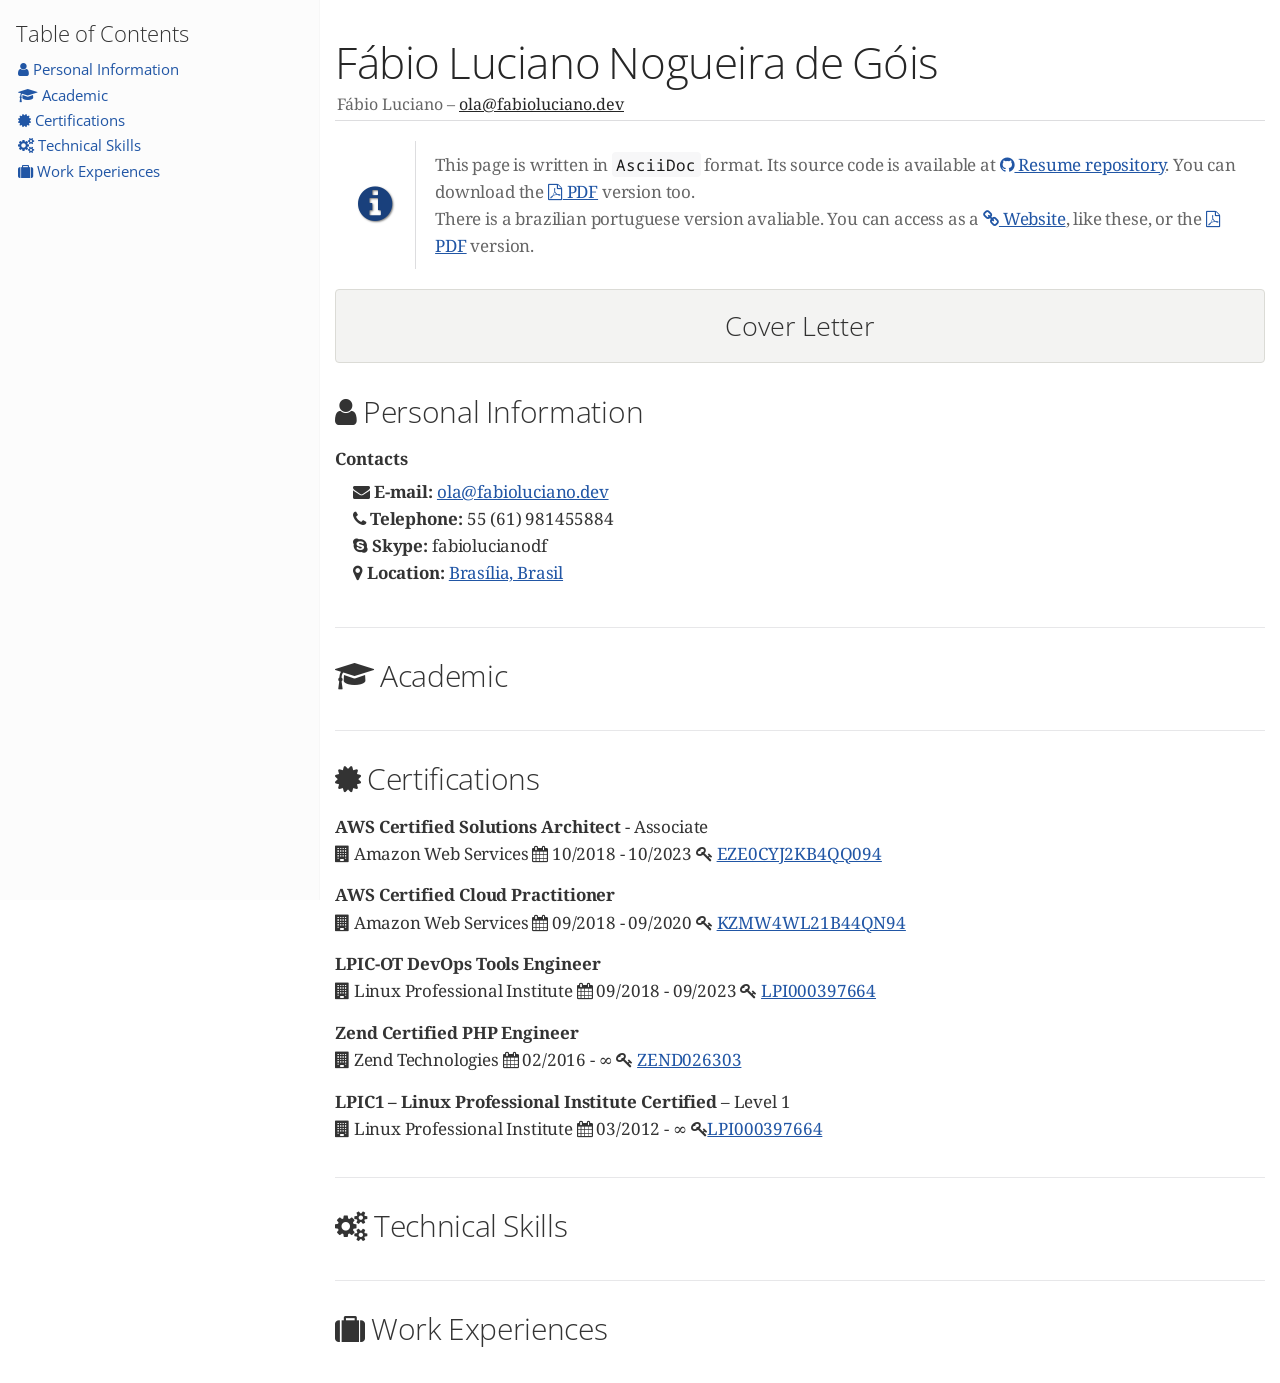
==== commit 9ac8300d: "deploy: 373ac62ab1a40f93ba181075f0878c9fbcd3bfd7" ====
--- a/en/index.html
+++ b/en/index.html
@@ -4,7 +4,7 @@
 <meta charset="UTF-8">
 <meta http-equiv="X-UA-Compatible" content="IE=edge">
 <meta name="viewport" content="width=device-width, initial-scale=1.0">
-<meta name="generator" content="Asciidoctor 2.0.21">
+<meta name="generator" content="Asciidoctor 2.0.23">
 <meta name="author" content="Fábio Luciano">
 <title>Fábio Luciano Nogueira de Góis</title>
 <link rel="stylesheet" href="https://fonts.googleapis.com/css?family=Open+Sans:300,300italic,400,400italic,600,600italic%7CNoto+Serif:400,400italic,700,700italic%7CDroid+Sans+Mono:400,700">
@@ -475,15 +475,6 @@
 <li><a href="#education"><span class="icon"><i class="fa fa-graduation-cap"></i></span> Academic</a></li>
 <li><a href="#_certifications"><span class="icon"><i class="fa fa-certificate"></i></span> Certifications</a></li>
 <li><a href="#technical-skills"><span class="icon"><i class="fa fa-cogs"></i></span> Technical Skills</a></li>
-<li><a href="#opensource"><span class="icon"><i class="fa fa-code"></i></span> Open Source</a>
-<ul class="sectlevel2">
-<li><a href="#_php_documentation">PHP Documentation</a></li>
-<li><a href="#_imagens_docker">Imagens Docker</a></li>
-<li><a href="#_terraform_scripts">Terraform Scripts</a></li>
-<li><a href="#_ansible_galaxy_roles">Ansible Galaxy Roles</a></li>
-<li><a href="#_packer">Packer</a></li>
-</ul>
-</li>
 <li><a href="#professional-experience"><span class="icon"><i class="fa fa-suitcase"></i></span> Work Experiences</a></li>
 </ul>
 </div>
@@ -589,172 +580,6 @@
 </div>
 </div>
 <div class="sect1">
-<h2 id="opensource"><a class="anchor" href="#opensource"></a><span class="icon"><i class="fa fa-code"></i></span> Open Source</h2>
-<div class="sectionbody">
-<div class="sect2">
-<h3 id="_php_documentation"><a class="anchor" href="#_php_documentation"></a>PHP Documentation</h3>
-<div class="paragraph">
-<p>Participo do <a href="http://people.php.net/fabioluciano">time oficial de tradutores</a> da documentação do PHP. Para garantir que todos tivessem acesso a criar merge requests no repositório oficial, criamos um <a href="https://github.com/phpdocbrbridge">repositório</a> no Github que faz a ponte entre os repositórios. Para ver a lista de minhas contribuições, acesse a página de <a href="http://doc.php.net/revcheck.php?p=files&amp;user=fabioluciano&amp;lang=pt_BR">status da documentação</a>.</p>
-</div>
-</div>
-<div class="sect2">
-<h3 id="_imagens_docker"><a class="anchor" href="#_imagens_docker"></a>Imagens Docker</h3>
-<div class="paragraph">
-<p>All available resources are avaliable in <a href="https://hub.docker.com/u/integr8">DockerHub</a>. Only those with most relevance are listed here.</p>
-</div>
-<table class="tableblock frame-all grid-all stretch">
-<colgroup>
-<col style="width: 33.3333%;">
-<col style="width: 33.3333%;">
-<col style="width: 33.3334%;">
-</colgroup>
-<thead>
-<tr>
-<th class="tableblock halign-left valign-top">Name</th>
-<th class="tableblock halign-left valign-top">Description</th>
-<th class="tableblock halign-left valign-top">Documentation</th>
-</tr>
-</thead>
-<tbody>
-<tr>
-<td class="tableblock halign-left valign-top"><p class="tableblock"><span class="icon"><i class="fa fa-github"></i></span> <a href="https://github.com/integr8/alpine-asciidoctor-helper">alpine-asciidoctor-helper</a></p></td>
-<td class="tableblock halign-left valign-top"><p class="tableblock">A Docker image for using the Asciidoctor toolchain to process AsciiDoc content</p></td>
-<td class="tableblock halign-left valign-top"><p class="tableblock"><a href="https://integr8.me/alpine-asciidoctor-helper/"><span class="icon"><i class="fa fa-book"></i></span> alpine-asciidoctor-helper</a></p></td>
-</tr>
-<tr>
-<td class="tableblock halign-left valign-top"><p class="tableblock"><span class="icon"><i class="fa fa-github"></i></span> <a href="https://github.com/integr8/alpine-sonarqube-scanner">alpine-sonarqube-scanner</a></p></td>
-<td class="tableblock halign-left valign-top"><p class="tableblock">A Docker image to execute SonarQune in a project</p></td>
-<td class="tableblock halign-left valign-top"><p class="tableblock"><a href="https://integr8.me/alpine-sonarqube-scanner/"><span class="icon"><i class="fa fa-book"></i></span> alpine-sonarqube-scanner</a></p></td>
-</tr>
-<tr>
-<td class="tableblock halign-left valign-top"><p class="tableblock"><span class="icon"><i class="fa fa-github"></i></span> <a href="https://github.com/integr8/alpine-gitflow-helper">alpine-gitflow-helper</a></p></td>
-<td class="tableblock halign-left valign-top"><p class="tableblock">Docker container to manage git branches with Gitflow</p></td>
-<td class="tableblock halign-left valign-top"><p class="tableblock"><a href="https://integr8.me/alpine-gitflow-helper"><span class="icon"><i class="fa fa-book"></i></span> alpine-gitflow-helper</a></p></td>
-</tr>
-<tr>
-<td class="tableblock halign-left valign-top"><p class="tableblock"><span class="icon"><i class="fa fa-github"></i></span> <a href="https://github.com/integr8/alpine-liquibase-helper">alpine-liquibase-helper</a></p></td>
-<td class="tableblock halign-left valign-top"><p class="tableblock">Docker container to manage liquibase oriented databases</p></td>
-<td class="tableblock halign-left valign-top"><p class="tableblock"><a href="https://integr8.me/alpine-liquibase-helper/"><span class="icon"><i class="fa fa-book"></i></span> alpine-liquibase-helper</a></p></td>
-</tr>
-<tr>
-<td class="tableblock halign-left valign-top"><p class="tableblock"><span class="icon"><i class="fa fa-github"></i></span> <a href="https://github.com/integr8/jenkins-jnlp-slave">jenkins-jnlp-slave</a></p></td>
-<td class="tableblock halign-left valign-top"><p class="tableblock">Docker image for jenkins jnlp agents</p></td>
-<td class="tableblock halign-left valign-top"><p class="tableblock"><a href="https://hub.docker.com/repository/docker/integr8/jenkins-jnlp-slave"><span class="icon"><i class="fa fa-book"></i></span> jenkins-jnlp-slave</a></p></td>
-</tr>
-</tbody>
-</table>
-</div>
-<div class="sect2">
-<h3 id="_terraform_scripts"><a class="anchor" href="#_terraform_scripts"></a>Terraform Scripts</h3>
-<div class="paragraph">
-<p>All available resources are avaliable in <a href="https://registry.terraform.io/modules/integr8">registrador oficial</a>. Only those with most relevance are listed here.</p>
-</div>
-<table class="tableblock frame-all grid-all stretch">
-<colgroup>
-<col style="width: 33.3333%;">
-<col style="width: 33.3333%;">
-<col style="width: 33.3334%;">
-</colgroup>
-<thead>
-<tr>
-<th class="tableblock halign-left valign-top">Name</th>
-<th class="tableblock halign-left valign-top">Description</th>
-<th class="tableblock halign-left valign-top">Documentation</th>
-</tr>
-</thead>
-<tbody>
-<tr>
-<td class="tableblock halign-left valign-top"><p class="tableblock"><span class="icon"><i class="fa fa-github"></i></span> <a href="https://github.com/integr8/terraform-aws-devops-nexus">terraform-aws-devops-nexus</a></p></td>
-<td class="tableblock halign-left valign-top"><p class="tableblock">Terraform module to provision a Sonatype Nexus on AWS</p></td>
-<td class="tableblock halign-left valign-top"><p class="tableblock"><a href="https://registry.terraform.io/modules/integr8/devops-nexus"><span class="icon"><i class="fa fa-book"></i></span> terraform-aws-devops-nexus</a></p></td>
-</tr>
-<tr>
-<td class="tableblock halign-left valign-top"><p class="tableblock"><span class="icon"><i class="fa fa-github"></i></span> <a href="https://github.com/integr8/terraform-aws-devops-vpc">terraform-aws-devops-vpc</a></p></td>
-<td class="tableblock halign-left valign-top"><p class="tableblock">Terraform module to provision a VPC on AWS</p></td>
-<td class="tableblock halign-left valign-top"><p class="tableblock"><a href="https://registry.terraform.io/modules/integr8/devops-vpc/"><span class="icon"><i class="fa fa-book"></i></span> terraform-aws-devops-vpc</a></p></td>
-</tr>
-<tr>
-<td class="tableblock halign-left valign-top"><p class="tableblock"><span class="icon"><i class="fa fa-github"></i></span> <a href="https://github.com/integr8/terraform-aws-devops-selenium">terraform-aws-devops-selenium</a></p></td>
-<td class="tableblock halign-left valign-top"><p class="tableblock">Terraform module to provision a selenium hub cluster on AWS</p></td>
-<td class="tableblock halign-left valign-top"><p class="tableblock"><a href="https://registry.terraform.io/modules/integr8/devops-selenium"><span class="icon"><i class="fa fa-book"></i></span> terraform-aws-devops-selenium</a></p></td>
-</tr>
-</tbody>
-</table>
-</div>
-<div class="sect2">
-<h3 id="_ansible_galaxy_roles"><a class="anchor" href="#_ansible_galaxy_roles"></a>Ansible Galaxy Roles</h3>
-<div class="paragraph">
-<p>All available resources are avaliable in <a href="https://galaxy.ansible.com/integr8">Ansible Galaxy</a>. Only those with most relevance are listed here.</p>
-</div>
-<table class="tableblock frame-all grid-all stretch">
-<colgroup>
-<col style="width: 33.3333%;">
-<col style="width: 33.3333%;">
-<col style="width: 33.3334%;">
-</colgroup>
-<thead>
-<tr>
-<th class="tableblock halign-left valign-top">Name</th>
-<th class="tableblock halign-left valign-top">Description</th>
-<th class="tableblock halign-left valign-top">Documentation</th>
-</tr>
-</thead>
-<tbody>
-<tr>
-<td class="tableblock halign-left valign-top"><p class="tableblock"><span class="icon"><i class="fa fa-github"></i></span> <a href="https://github.com/integr8/ansible-role-elasticsearch">ansible-role-elasticsearch</a></p></td>
-<td class="tableblock halign-left valign-top"><p class="tableblock">Ansible role to deploy Elasticsearch on Docker Swarm Cluster</p></td>
-<td class="tableblock halign-left valign-top"><p class="tableblock"><a href="https://galaxy.ansible.com/integr8/ansible-role-elasticsearch"><span class="icon"><i class="fa fa-book"></i></span> ansible-role-elasticsearch</a></p></td>
-</tr>
-<tr>
-<td class="tableblock halign-left valign-top"><p class="tableblock"><span class="icon"><i class="fa fa-github"></i></span> <a href="https://github.com/integr8/ansible-role-gitlab">ansible-role-gitlab</a></p></td>
-<td class="tableblock halign-left valign-top"><p class="tableblock">Ansible role to deploy Gitlab in a Swarm</p></td>
-<td class="tableblock halign-left valign-top"><p class="tableblock"><a href="https://galaxy.ansible.com/integr8/ansible-role-gitlab"><span class="icon"><i class="fa fa-book"></i></span> ansible-role-gitlab</a></p></td>
-</tr>
-<tr>
-<td class="tableblock halign-left valign-top"><p class="tableblock"><span class="icon"><i class="fa fa-github"></i></span> <a href="https://github.com/integr8/ansible-role-portainer">ansible-role-portainer</a></p></td>
-<td class="tableblock halign-left valign-top"><p class="tableblock">Ansible role to deploy Portainer</p></td>
-<td class="tableblock halign-left valign-top"><p class="tableblock"><a href="https://galaxy.ansible.com/integr8/ansible_role_portainer"><span class="icon"><i class="fa fa-book"></i></span> ansible-role-portainer</a></p></td>
-</tr>
-<tr>
-<td class="tableblock halign-left valign-top"><p class="tableblock"><span class="icon"><i class="fa fa-github"></i></span> <a href="https://github.com/integr8/ansible-playbooks">ansible-playbooks</a></p></td>
-<td class="tableblock halign-left valign-top"><p class="tableblock">Ansible role to deploy Selenium HUB to Docker Swarm</p></td>
-<td class="tableblock halign-left valign-top"><p class="tableblock"><a href="http://integr8.me/ansible-playbooks/"><span class="icon"><i class="fa fa-book"></i></span> ansible-playbooks</a></p></td>
-</tr>
-<tr>
-<td class="tableblock halign-left valign-top"><p class="tableblock"><span class="icon"><i class="fa fa-github"></i></span> <a href="https://github.com/integr8/ansible-role-sonarqube">ansible-role-sonarqube</a></p></td>
-<td class="tableblock halign-left valign-top"><p class="tableblock">Ansible role to deploy SonarQube</p></td>
-<td class="tableblock halign-left valign-top"><p class="tableblock"><a href="https://galaxy.ansible.com/integr8/ansible-role-sonarqube"><span class="icon"><i class="fa fa-book"></i></span> ansible-role-sonarqube</a></p></td>
-</tr>
-</tbody>
-</table>
-</div>
-<div class="sect2">
-<h3 id="_packer"><a class="anchor" href="#_packer"></a>Packer</h3>
-<table class="tableblock frame-all grid-all stretch">
-<colgroup>
-<col style="width: 33.3333%;">
-<col style="width: 33.3333%;">
-<col style="width: 33.3334%;">
-</colgroup>
-<thead>
-<tr>
-<th class="tableblock halign-left valign-top">Name</th>
-<th class="tableblock halign-left valign-top">Description</th>
-<th class="tableblock halign-left valign-top">Documentation</th>
-</tr>
-</thead>
-<tbody>
-<tr>
-<td class="tableblock halign-left valign-top"><p class="tableblock"><span class="icon"><i class="fa fa-github"></i></span> <a href="https://github.com/integr8/packer-ubuntu-1804">packer-ubuntu-1804</a></p></td>
-<td class="tableblock halign-left valign-top"><p class="tableblock">Packer script to ubuntu 18.04</p></td>
-<td class="tableblock halign-left valign-top"></td>
-</tr>
-</tbody>
-</table>
-</div>
-</div>
-</div>
-<div class="sect1">
 <h2 id="professional-experience"><a class="anchor" href="#professional-experience"></a><span class="icon"><i class="fa fa-suitcase"></i></span> Work Experiences</h2>
 <div class="sectionbody">
 
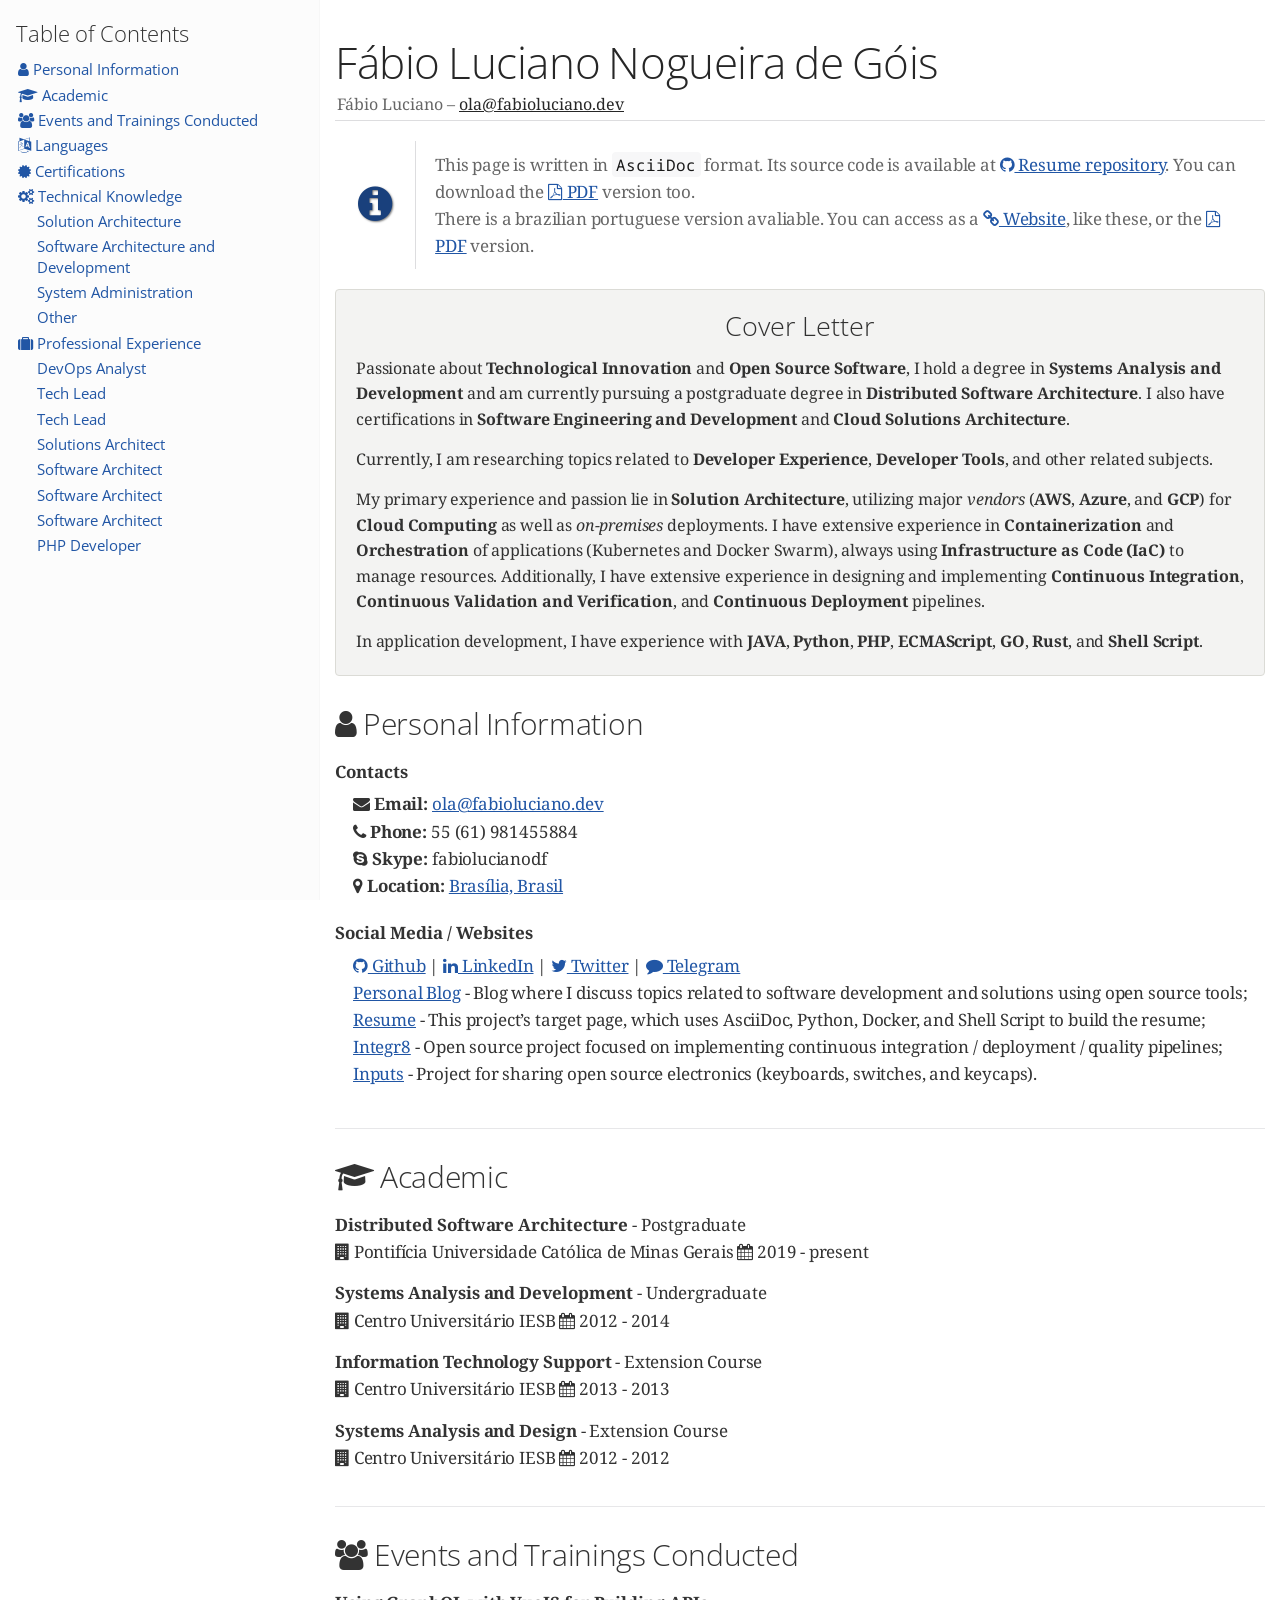
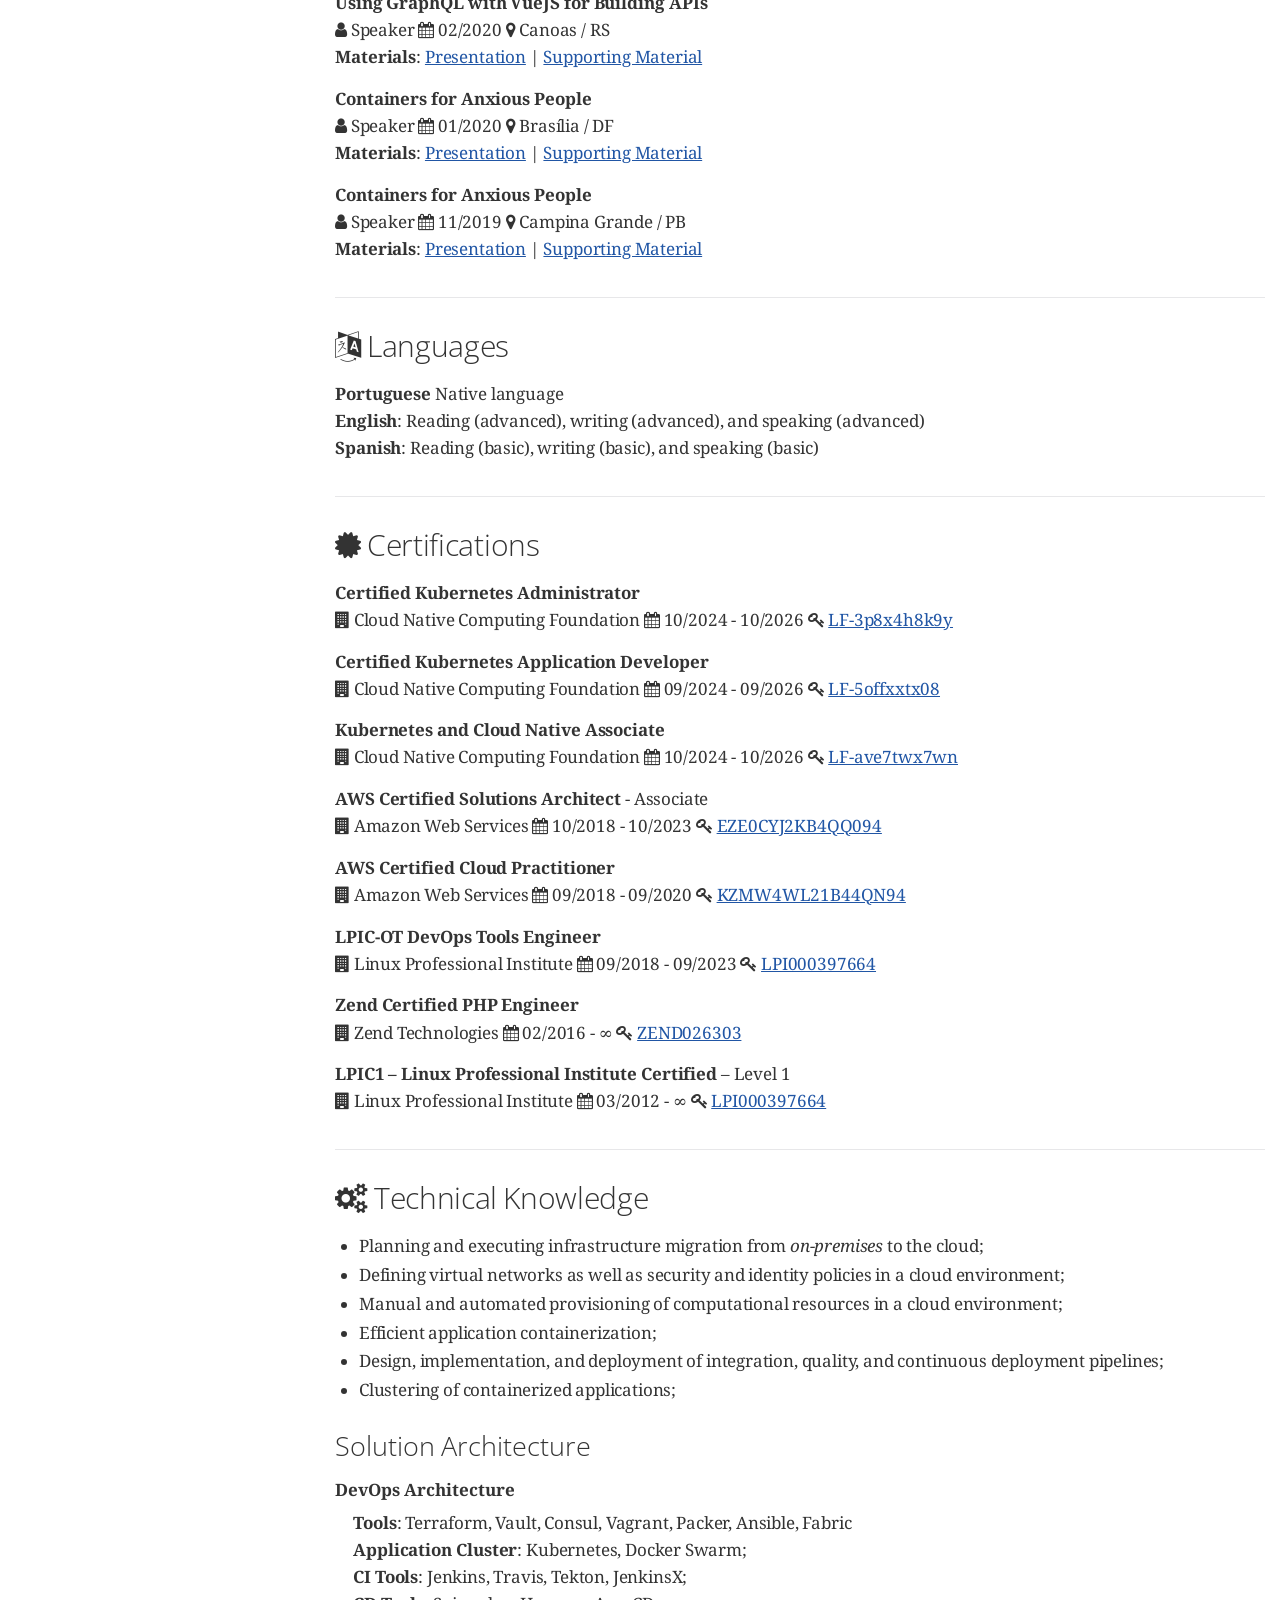
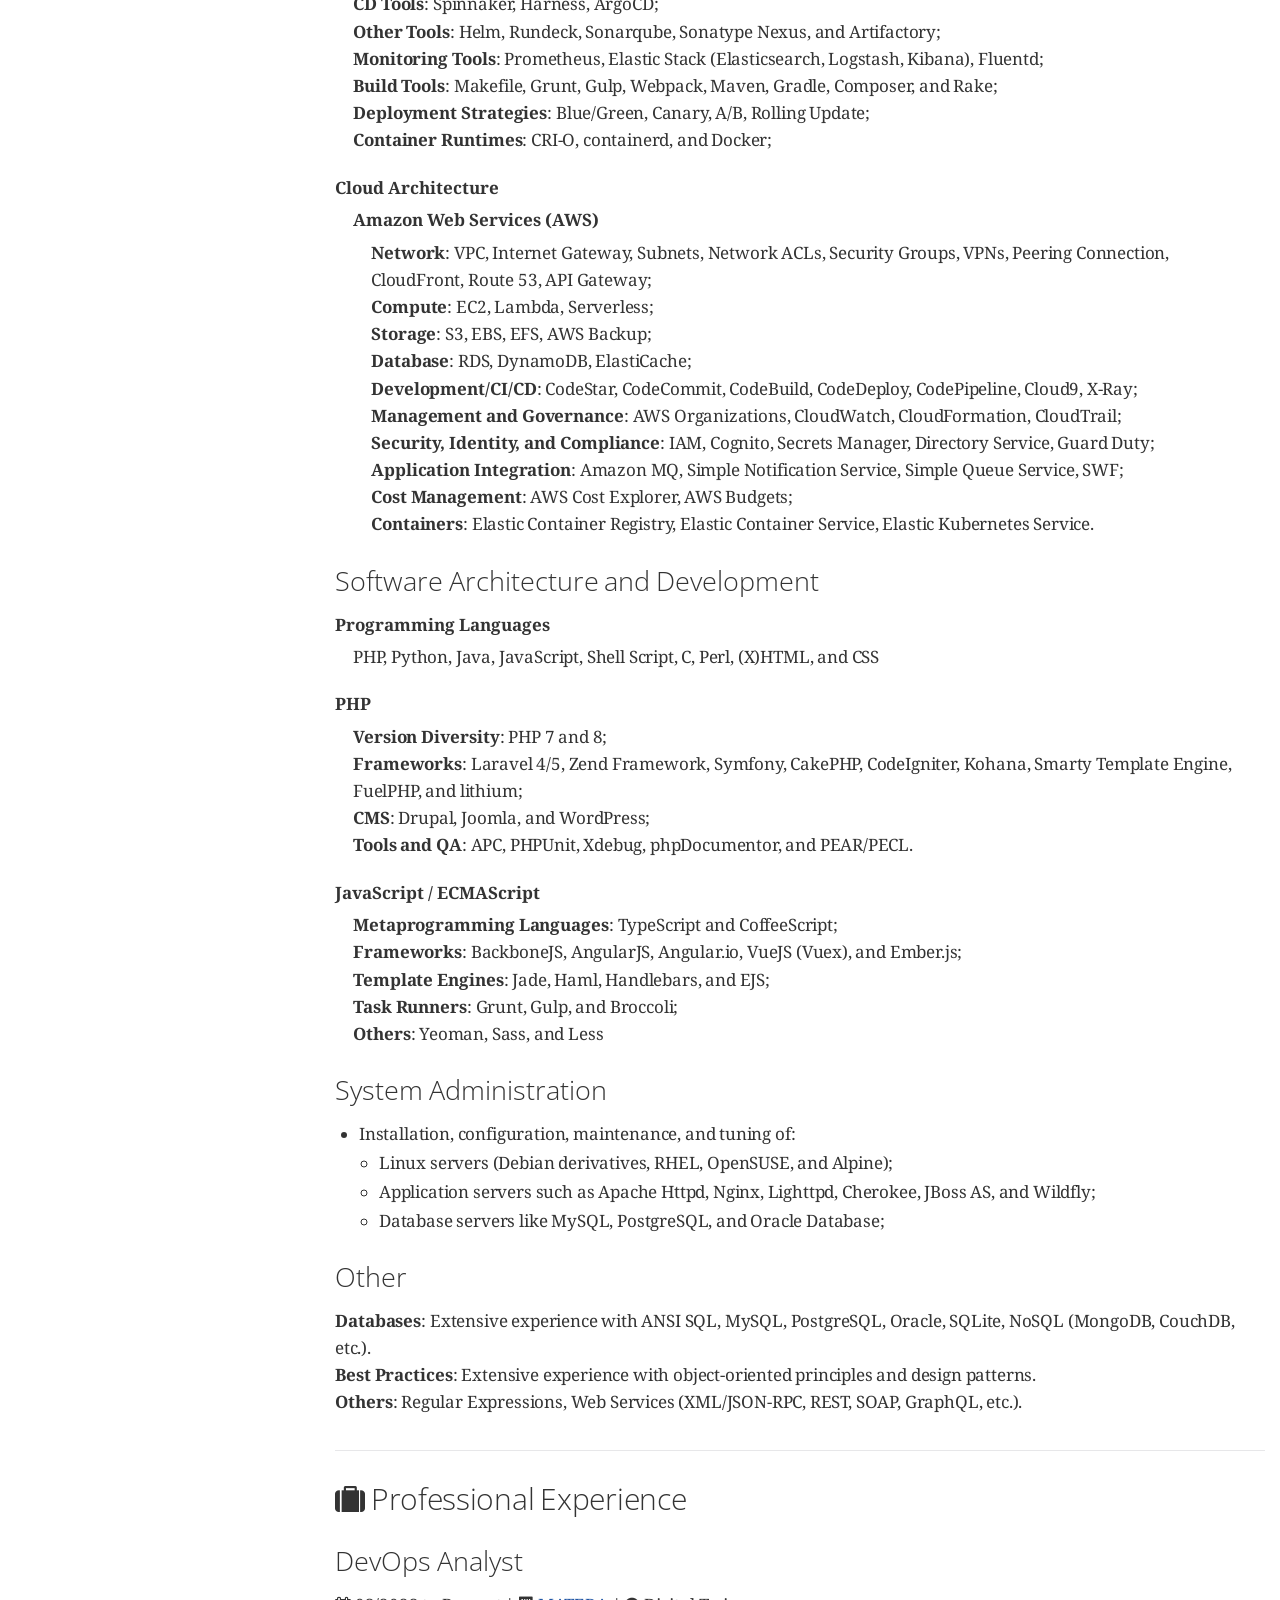
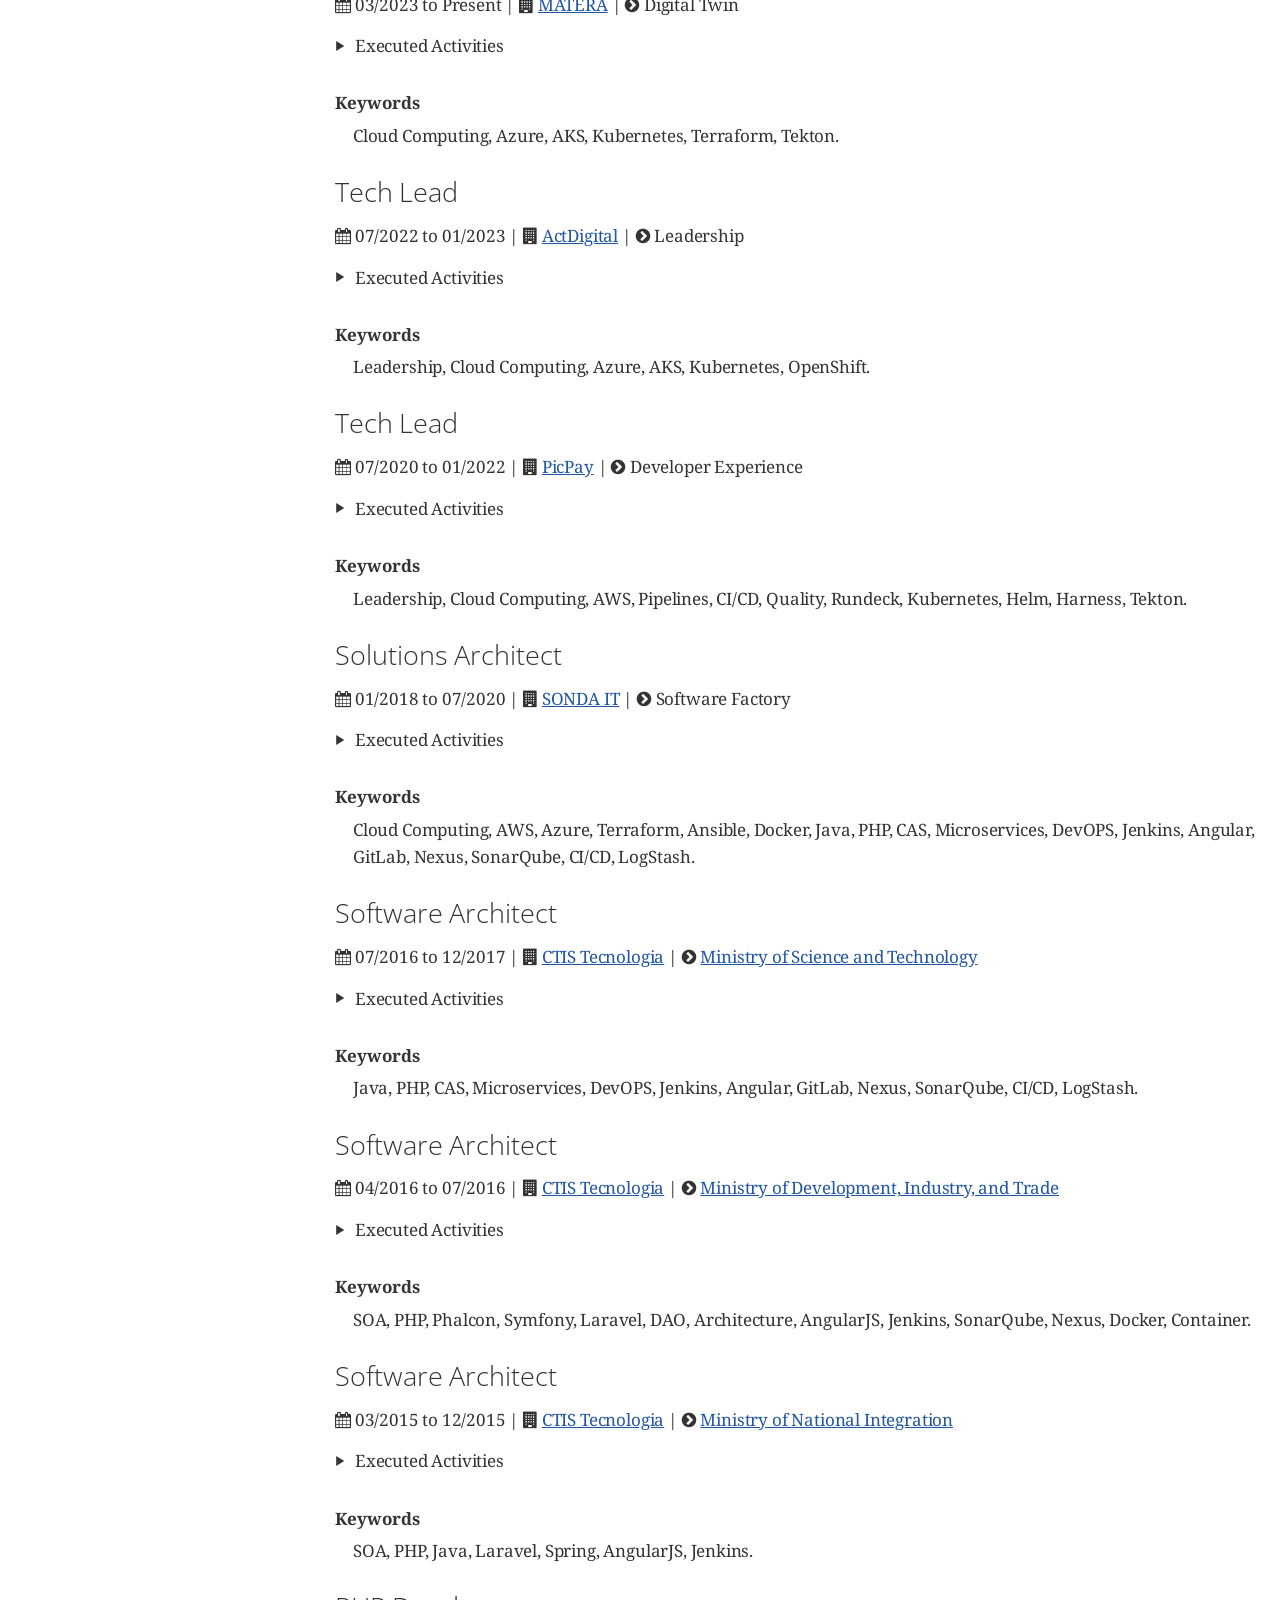
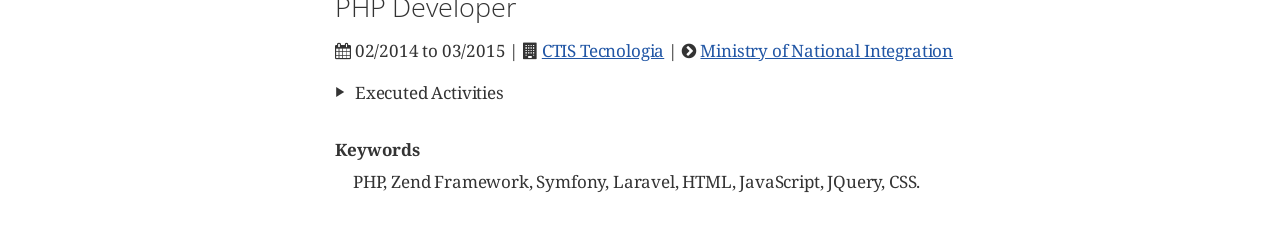
==== commit f5bb5f6a: "deploy: a0bedf9091908be628d0401e592f2051a909395f" ====
--- a/en/index.html
+++ b/en/index.html
@@ -471,11 +471,31 @@
 <div id="toc" class="toc2">
 <div id="toctitle">Table of Contents</div>
 <ul class="sectlevel1">
-<li><a href="#informacoes-pessoais"><span class="icon"><i class="fa fa-user"></i></span> Personal Information</a></li>
+<li><a href="#personal-information"><span class="icon"><i class="fa fa-user"></i></span> Personal Information</a></li>
 <li><a href="#education"><span class="icon"><i class="fa fa-graduation-cap"></i></span> Academic</a></li>
+<li><a href="#events"><span class="icon"><i class="fa fa-users"></i></span> Events and Trainings Conducted</a></li>
+<li><a href="#_languages"><span class="icon"><i class="fa fa-language"></i></span> Languages</a></li>
 <li><a href="#_certifications"><span class="icon"><i class="fa fa-certificate"></i></span> Certifications</a></li>
-<li><a href="#technical-skills"><span class="icon"><i class="fa fa-cogs"></i></span> Technical Skills</a></li>
-<li><a href="#professional-experience"><span class="icon"><i class="fa fa-suitcase"></i></span> Work Experiences</a></li>
+<li><a href="#technical-skills"><span class="icon"><i class="fa fa-cogs"></i></span> Technical Knowledge</a>
+<ul class="sectlevel2">
+<li><a href="#_solution_architecture">Solution Architecture</a></li>
+<li><a href="#_software_architecture_and_development">Software Architecture and Development</a></li>
+<li><a href="#_system_administration">System Administration</a></li>
+<li><a href="#_other">Other</a></li>
+</ul>
+</li>
+<li><a href="#professional-experience"><span class="icon"><i class="fa fa-suitcase"></i></span> Professional Experience</a>
+<ul class="sectlevel2">
+<li><a href="#_devops_analyst">DevOps Analyst</a></li>
+<li><a href="#_tech_lead">Tech Lead</a></li>
+<li><a href="#_tech_lead_2">Tech Lead</a></li>
+<li><a href="#_solutions_architect">Solutions Architect</a></li>
+<li><a href="#_software_architect">Software Architect</a></li>
+<li><a href="#_software_architect_2">Software Architect</a></li>
+<li><a href="#_software_architect_3">Software Architect</a></li>
+<li><a href="#_php_developer">PHP Developer</a></li>
+</ul>
+</li>
 </ul>
 </div>
 </div>
@@ -501,22 +521,41 @@
 <div class="sidebarblock">
 <div class="content">
 <div class="title">Cover Letter</div>
-
+<div class="paragraph">
+<p>Passionate about <strong>Technological Innovation</strong> and <strong>Open Source Software</strong>, I hold a degree in <strong>Systems Analysis and Development</strong> and am currently pursuing a postgraduate degree in <strong>Distributed Software Architecture</strong>. I also have certifications in <strong>Software Engineering and Development</strong> and <strong>Cloud Solutions Architecture</strong>.</p>
+</div>
+<div class="paragraph">
+<p>Currently, I am researching topics related to <strong>Developer Experience</strong>, <strong>Developer Tools</strong>, and other related subjects.</p>
+</div>
+<div class="paragraph">
+<p>My primary experience and passion lie in <strong>Solution Architecture</strong>, utilizing major <em>vendors</em> (<strong>AWS</strong>, <strong>Azure</strong>, and <strong>GCP</strong>) for <strong>Cloud Computing</strong> as well as <em>on-premises</em> deployments. I have extensive experience in <strong>Containerization</strong> and <strong>Orchestration</strong> of applications (Kubernetes and Docker Swarm), always using <strong>Infrastructure as Code (IaC)</strong> to manage resources. Additionally, I have extensive experience in designing and implementing <strong>Continuous Integration</strong>, <strong>Continuous Validation and Verification</strong>, and <strong>Continuous Deployment</strong> pipelines.</p>
+</div>
+<div class="paragraph">
+<p>In application development, I have experience with <strong>JAVA</strong>, <strong>Python</strong>, <strong>PHP</strong>, <strong>ECMAScript</strong>, <strong>GO</strong>, <strong>Rust</strong>, and <strong>Shell Script</strong>.</p>
+</div>
 </div>
 </div>
 </div>
 </div>
 <div class="sect1">
-<h2 id="informacoes-pessoais"><a class="anchor" href="#informacoes-pessoais"></a><span class="icon"><i class="fa fa-user"></i></span> Personal Information</h2>
+<h2 id="personal-information"><a class="anchor" href="#personal-information"></a><span class="icon"><i class="fa fa-user"></i></span> Personal Information</h2>
 <div class="sectionbody">
 <div class="dlist">
 <dl>
 <dt class="hdlist1">Contacts</dt>
 <dd>
-<p><span class="icon"><i class="fa fa-envelope"></i></span> <strong>E-mail:</strong> <a href="mailto:ola@fabioluciano.dev">ola@fabioluciano.dev</a><br>
-<span class="icon"><i class="fa fa-phone"></i></span> <strong>Telephone:</strong> 55 (61) 981455884<br>
+<p><span class="icon"><i class="fa fa-envelope"></i></span> <strong>Email:</strong> <a href="mailto:ola@fabioluciano.dev">ola@fabioluciano.dev</a><br>
+<span class="icon"><i class="fa fa-phone"></i></span> <strong>Phone:</strong> 55 (61) 981455884<br>
 <span class="icon"><i class="fa fa-skype"></i></span> <strong>Skype:</strong> fabiolucianodf<br>
 <span class="icon"><i class="fa fa-map-marker"></i></span> <strong>Location:</strong> <a href="https://goo.gl/maps/CVjggk7kCeM2" class="external" target="_blank" rel="noopener">Brasília, Brasil</a></p>
+</dd>
+<dt class="hdlist1">Social Media / Websites</dt>
+<dd>
+<p><a href="https://github.com/fabioluciano" class="external" target="_blank" rel="noopener"><span class="icon"><i class="fa fa-github"></i></span> Github</a> | <a href="https://www.linkedin.com/in/fabioluciano" class="external" target="_blank" rel="noopener"><span class="icon"><i class="fa fa-linkedin"></i></span> LinkedIn</a> | <a href="https://twitter.com/fabioluciano" class="external" target="_blank" rel="noopener"><span class="icon"><i class="fa fa-twitter"></i></span> Twitter</a> | <a href="https://t.me/fabioluciano" class="external" target="_blank" rel="noopener"><span class="icon"><i class="fa fa-comment"></i></span> Telegram</a><br>
+<a href="https://log.fabioluciano.dev">Personal Blog</a> - Blog where I discuss topics related to software development and solutions using open source tools;<br>
+<a href="https://fabioluciano.dev">Resume</a> - This project&#8217;s target page, which uses AsciiDoc, Python, Docker, and Shell Script to build the resume;<br>
+<a href="https://integr8.me">Integr8</a> - Open source project focused on implementing continuous integration / deployment / quality pipelines;<br>
+<a href="https://inputs.fabioluciano.dev">Inputs</a> - Project for sharing open source electronics (keyboards, switches, and keycaps).</p>
 </dd>
 </dl>
 </div>
@@ -525,7 +564,80 @@
 <div class="sect1">
 <h2 id="education"><a class="anchor" href="#education"></a><span class="icon"><i class="fa fa-graduation-cap"></i></span> Academic</h2>
 <div class="sectionbody">
-
+<div class="openblock">
+<div class="content">
+<div class="paragraph">
+<p><strong>Distributed Software Architecture</strong> - Postgraduate<br>
+<span class="icon"><i class="fa fa-building" title="Institution"></i></span> Pontifícia Universidade Católica de Minas Gerais <span class="icon"><i class="fa fa-calendar" title="Period"></i></span> 2019 - present</p>
+</div>
+</div>
+</div>
+<div class="openblock">
+<div class="content">
+<div class="paragraph">
+<p><strong>Systems Analysis and Development</strong> - Undergraduate<br>
+<span class="icon"><i class="fa fa-building" title="Institution"></i></span> Centro Universitário IESB <span class="icon"><i class="fa fa-calendar" title="Period"></i></span> 2012 - 2014</p>
+</div>
+</div>
+</div>
+<div class="openblock">
+<div class="content">
+<div class="paragraph">
+<p><strong>Information Technology Support</strong> - Extension Course<br>
+<span class="icon"><i class="fa fa-building" title="Institution"></i></span> Centro Universitário IESB <span class="icon"><i class="fa fa-calendar" title="Period"></i></span> 2013 - 2013</p>
+</div>
+</div>
+</div>
+<div class="openblock">
+<div class="content">
+<div class="paragraph">
+<p><strong>Systems Analysis and Design</strong> - Extension Course<br>
+<span class="icon"><i class="fa fa-building" title="Institution"></i></span> Centro Universitário IESB <span class="icon"><i class="fa fa-calendar" title="Period"></i></span> 2012 - 2012</p>
+</div>
+</div>
+</div>
+</div>
+</div>
+<div class="sect1">
+<h2 id="events"><a class="anchor" href="#events"></a><span class="icon"><i class="fa fa-users"></i></span> Events and Trainings Conducted</h2>
+<div class="sectionbody">
+<div class="openblock">
+<div class="content">
+<div class="paragraph">
+<p><strong>Using GraphQL with VueJS for Building APIs</strong><br>
+<span class="icon"><i class="fa fa-user" title="Role"></i></span> Speaker <span class="icon"><i class="fa fa-calendar" title="Date"></i></span> 02/2020 <span class="icon"><i class="fa fa-map-marker" title="Location"></i></span> Canoas / RS<br>
+<strong>Materials</strong>: <a href="https://fabioluciano.github.io/containers-for-anxious-people/presentation.html#/_graphql" class="external" target="_blank" rel="noopener">Presentation</a> | <a href="https://fabioluciano.github.io/containers-for-anxious-people/#_graphql" class="external" target="_blank" rel="noopener">Supporting Material</a></p>
+</div>
+</div>
+</div>
+<div class="openblock">
+<div class="content">
+<div class="paragraph">
+<p><strong>Containers for Anxious People</strong><br>
+<span class="icon"><i class="fa fa-user" title="Role"></i></span> Speaker <span class="icon"><i class="fa fa-calendar" title="Date"></i></span> 01/2020 <span class="icon"><i class="fa fa-map-marker"></i></span> Brasília / DF<br>
+<strong>Materials</strong>: <a href="https://fabioluciano.github.io/containers-for-anxious-people/presentation.html" class="external" target="_blank" rel="noopener">Presentation</a> | <a href="https://fabioluciano.github.io/containers-for-anxious-people/" class="external" target="_blank" rel="noopener">Supporting Material</a></p>
+</div>
+</div>
+</div>
+<div class="openblock">
+<div class="content">
+<div class="paragraph">
+<p><strong>Containers for Anxious People</strong><br>
+<span class="icon"><i class="fa fa-user" title="Role"></i></span> Speaker <span class="icon"><i class="fa fa-calendar" title="Date"></i></span> 11/2019 <span class="icon"><i class="fa fa-map-marker"></i></span> Campina Grande / PB<br>
+<strong>Materials</strong>: <a href="https://fabioluciano.github.io/containers-for-anxious-people/presentation.html" class="external" target="_blank" rel="noopener">Presentation</a> | <a href="https://fabioluciano.github.io/containers-for-anxious-people/" class="external" target="_blank" rel="noopener">Supporting Material</a></p>
+</div>
+</div>
+</div>
+</div>
+</div>
+<div class="sect1">
+<h2 id="_languages"><a class="anchor" href="#_languages"></a><span class="icon"><i class="fa fa-language"></i></span> Languages</h2>
+<div class="sectionbody">
+<div class="paragraph">
+<p><strong>Portuguese</strong> Native language<br>
+<strong>English</strong>: Reading (advanced), writing (advanced), and speaking (advanced)<br>
+<strong>Spanish</strong>: Reading (basic), writing (basic), and speaking (basic)</p>
+</div>
 </div>
 </div>
 <div class="sect1">
@@ -534,8 +646,32 @@
 <div class="openblock">
 <div class="content">
 <div class="paragraph">
+<p><strong>Certified Kubernetes Administrator</strong><br>
+<span class="icon"><i class="fa fa-building" title="Issuer"></i></span> Cloud Native Computing Foundation <span class="icon"><i class="fa fa-calendar" title="Period"></i></span> 10/2024 - 10/2026 <span class="icon"><i class="fa fa-key" title="License"></i></span> <a href="https://training.linuxfoundation.org/certification/verify/" class="external" target="_blank" rel="noopener">LF-3p8x4h8k9y</a></p>
+</div>
+</div>
+</div>
+<div class="openblock">
+<div class="content">
+<div class="paragraph">
+<p><strong>Certified Kubernetes Application Developer</strong><br>
+<span class="icon"><i class="fa fa-building" title="Issuer"></i></span> Cloud Native Computing Foundation <span class="icon"><i class="fa fa-calendar" title="Period"></i></span> 09/2024 - 09/2026 <span class="icon"><i class="fa fa-key" title="License"></i></span> <a href="https://training.linuxfoundation.org/certification/verify/" class="external" target="_blank" rel="noopener">LF-5offxxtx08</a></p>
+</div>
+</div>
+</div>
+<div class="openblock">
+<div class="content">
+<div class="paragraph">
+<p><strong>Kubernetes and Cloud Native Associate</strong><br>
+<span class="icon"><i class="fa fa-building" title="Issuer"></i></span> Cloud Native Computing Foundation <span class="icon"><i class="fa fa-calendar" title="Period"></i></span> 10/2024 - 10/2026 <span class="icon"><i class="fa fa-key" title="License"></i></span> <a href="https://training.linuxfoundation.org/certification/verify/" class="external" target="_blank" rel="noopener">LF-ave7twx7wn</a></p>
+</div>
+</div>
+</div>
+<div class="openblock">
+<div class="content">
+<div class="paragraph">
 <p><strong>AWS Certified Solutions Architect</strong> - Associate<br>
-<span class="icon"><i class="fa fa-building" title="Issuer"></i></span> Amazon Web Services <span class="icon"><i class="fa fa-calendar" title="Valid until"></i></span> 10/2018 - 10/2023 <span class="icon"><i class="fa fa-key" title="License"></i></span> <a href="https://aw.certmetrics.com/amazon/public/verification.aspx" class="external" target="_blank" rel="noopener">EZE0CYJ2KB4QQ094</a></p>
+<span class="icon"><i class="fa fa-building" title="Issuer"></i></span> Amazon Web Services <span class="icon"><i class="fa fa-calendar" title="Period"></i></span> 10/2018 - 10/2023 <span class="icon"><i class="fa fa-key" title="License"></i></span> <a href="https://aw.certmetrics.com/amazon/public/verification.aspx" class="external" target="_blank" rel="noopener">EZE0CYJ2KB4QQ094</a></p>
 </div>
 </div>
 </div>
@@ -543,7 +679,7 @@
 <div class="content">
 <div class="paragraph">
 <p><strong>AWS Certified Cloud Practitioner</strong><br>
-<span class="icon"><i class="fa fa-building" title="Issuer"></i></span> Amazon Web Services <span class="icon"><i class="fa fa-calendar" title="Valid until"></i></span> 09/2018 - 09/2020 <span class="icon"><i class="fa fa-key" title="License"></i></span> <a href="https://aw.certmetrics.com/amazon/public/verification.aspx" class="external" target="_blank" rel="noopener">KZMW4WL21B44QN94</a></p>
+<span class="icon"><i class="fa fa-building" title="Issuer"></i></span> Amazon Web Services <span class="icon"><i class="fa fa-calendar" title="Period"></i></span> 09/2018 - 09/2020 <span class="icon"><i class="fa fa-key" title="License"></i></span> <a href="https://aw.certmetrics.com/amazon/public/verification.aspx" class="external" target="_blank" rel="noopener">KZMW4WL21B44QN94</a></p>
 </div>
 </div>
 </div>
@@ -551,7 +687,7 @@
 <div class="content">
 <div class="paragraph">
 <p><strong>LPIC-OT DevOps Tools Engineer</strong><br>
-<span class="icon"><i class="fa fa-building" title="Issuer"></i></span> Linux Professional Institute <span class="icon"><i class="fa fa-calendar" title="Valid until"></i></span> 09/2018 - 09/2023 <span class="icon"><i class="fa fa-key" title="License"></i></span> <a href="https://cs.lpi.org/caf/Xamman/certification/verify/LPI000397664/sfuy2nckbr" class="external" target="_blank" rel="noopener">LPI000397664</a></p>
+<span class="icon"><i class="fa fa-building" title="Issuer"></i></span> Linux Professional Institute <span class="icon"><i class="fa fa-calendar" title="Period"></i></span> 09/2018 - 09/2023 <span class="icon"><i class="fa fa-key" title="License"></i></span> <a href="https://cs.lpi.org/caf/Xamman/certification/verify/LPI000397664/sfuy2nckbr" class="external" target="_blank" rel="noopener">LPI000397664</a></p>
 </div>
 </div>
 </div>
@@ -559,7 +695,7 @@
 <div class="content">
 <div class="paragraph">
 <p><strong>Zend Certified PHP Engineer</strong><br>
-<span class="icon"><i class="fa fa-building" title="Issuer"></i></span> Zend Technologies <span class="icon"><i class="fa fa-calendar" title="Valid untild until"></i></span> 02/2016 - ∞ <span class="icon"><i class="fa fa-key" title="License"></i></span> <a href="http://www.zend.com/en/yellow-pages/ZEND026303" class="external" target="_blank" rel="noopener">ZEND026303</a></p>
+<span class="icon"><i class="fa fa-building" title="Issuer"></i></span> Zend Technologies <span class="icon"><i class="fa fa-calendar" title="Period"></i></span> 02/2016 - ∞ <span class="icon"><i class="fa fa-key" title="License"></i></span> <a href="http://www.zend.com/en/yellow-pages/ZEND026303" class="external" target="_blank" rel="noopener">ZEND026303</a></p>
 </div>
 </div>
 </div>
@@ -567,22 +703,553 @@
 <div class="content">
 <div class="paragraph">
 <p><strong>LPIC1 – Linux Professional Institute Certified</strong> – Level 1<br>
-<span class="icon"><i class="fa fa-building" title="Issuer"></i></span> Linux Professional Institute <span class="icon"><i class="fa fa-calendar" title="Valid until"></i></span> 03/2012 - ∞ <span class="icon"><i class="fa fa-key" title="License"></i></span><a href="https://cs.lpi.org/caf/Xamman/certification/verify/LPI000397664/sfuy2nckbr" class="external" target="_blank" rel="noopener">LPI000397664</a></p>
+<span class="icon"><i class="fa fa-building" title="Issuer"></i></span> Linux Professional Institute <span class="icon"><i class="fa fa-calendar" title="Period"></i></span> 03/2012 - ∞ <span class="icon"><i class="fa fa-key" title="License"></i></span> <a href="https://cs.lpi.org/caf/Xamman/certification/verify/LPI000397664/sfuy2nckbr" class="external" target="_blank" rel="noopener">LPI000397664</a></p>
 </div>
 </div>
 </div>
 </div>
 </div>
 <div class="sect1">
-<h2 id="technical-skills"><a class="anchor" href="#technical-skills"></a><span class="icon"><i class="fa fa-cogs"></i></span> Technical Skills</h2>
+<h2 id="technical-skills"><a class="anchor" href="#technical-skills"></a><span class="icon"><i class="fa fa-cogs"></i></span> Technical Knowledge</h2>
 <div class="sectionbody">
-
+<div class="ulist">
+<ul>
+<li>
+<p>Planning and executing infrastructure migration from <em>on-premises</em> to the cloud;</p>
+</li>
+<li>
+<p>Defining virtual networks as well as security and identity policies in a cloud environment;</p>
+</li>
+<li>
+<p>Manual and automated provisioning of computational resources in a cloud environment;</p>
+</li>
+<li>
+<p>Efficient application containerization;</p>
+</li>
+<li>
+<p>Design, implementation, and deployment of integration, quality, and continuous deployment pipelines;</p>
+</li>
+<li>
+<p>Clustering of containerized applications;</p>
+</li>
+</ul>
+</div>
+<div class="sect2">
+<h3 id="_solution_architecture"><a class="anchor" href="#_solution_architecture"></a>Solution Architecture</h3>
+<div class="dlist">
+<dl>
+<dt class="hdlist1">DevOps Architecture</dt>
+<dd>
+<p><strong>Tools</strong>: Terraform, Vault, Consul, Vagrant, Packer, Ansible, Fabric<br>
+<strong>Application Cluster</strong>: Kubernetes, Docker Swarm;<br>
+<strong>CI Tools</strong>: Jenkins, Travis, Tekton, JenkinsX;<br>
+<strong>CD Tools</strong>: Spinnaker, Harness, ArgoCD;<br>
+<strong>Other Tools</strong>: Helm, Rundeck, Sonarqube, Sonatype Nexus, and Artifactory;<br>
+<strong>Monitoring Tools</strong>: Prometheus, Elastic Stack (Elasticsearch, Logstash, Kibana), Fluentd;<br>
+<strong>Build Tools</strong>: Makefile, Grunt, Gulp, Webpack, Maven, Gradle, Composer, and Rake;<br>
+<strong>Deployment Strategies</strong>: Blue/Green, Canary, A/B, Rolling Update;<br>
+<strong>Container Runtimes</strong>: CRI-O, containerd, and Docker;<br></p>
+</dd>
+<dt class="hdlist1">Cloud Architecture</dt>
+<dd>
+<div class="dlist">
+<dl>
+<dt class="hdlist1">Amazon Web Services (AWS)</dt>
+<dd>
+<p><strong>Network</strong>: VPC, Internet Gateway, Subnets, Network ACLs, Security Groups, VPNs, Peering Connection, CloudFront, Route 53, API Gateway;<br>
+<strong>Compute</strong>: EC2, Lambda, Serverless;<br>
+<strong>Storage</strong>: S3, EBS, EFS, AWS Backup;<br>
+<strong>Database</strong>: RDS, DynamoDB, ElastiCache;<br>
+<strong>Development/CI/CD</strong>: CodeStar, CodeCommit, CodeBuild, CodeDeploy, CodePipeline, Cloud9, X-Ray;<br>
+<strong>Management and Governance</strong>: AWS Organizations, CloudWatch, CloudFormation, CloudTrail;<br>
+<strong>Security, Identity, and Compliance</strong>: IAM, Cognito, Secrets Manager, Directory Service, Guard Duty;<br>
+<strong>Application Integration</strong>: Amazon MQ, Simple Notification Service, Simple Queue Service, SWF;<br>
+<strong>Cost Management</strong>: AWS Cost Explorer, AWS Budgets;<br>
+<strong>Containers</strong>: Elastic Container Registry, Elastic Container Service, Elastic Kubernetes Service.</p>
+</dd>
+</dl>
+</div>
+</dd>
+</dl>
+</div>
+</div>
+<div class="sect2">
+<h3 id="_software_architecture_and_development"><a class="anchor" href="#_software_architecture_and_development"></a>Software Architecture and Development</h3>
+<div class="dlist">
+<dl>
+<dt class="hdlist1"><strong>Programming Languages</strong></dt>
+<dd>
+<p>PHP, Python, Java, JavaScript, Shell Script, C, Perl, (X)HTML, and CSS</p>
+</dd>
+<dt class="hdlist1">PHP</dt>
+<dd>
+<p><strong>Version Diversity</strong>: PHP 7 and 8;<br>
+<strong>Frameworks</strong>: Laravel 4/5, Zend Framework, Symfony, CakePHP, CodeIgniter, Kohana, Smarty Template Engine, FuelPHP, and lithium;<br>
+<strong>CMS</strong>: Drupal, Joomla, and WordPress;<br>
+<strong>Tools and QA</strong>: APC, PHPUnit, Xdebug, phpDocumentor, and PEAR/PECL.</p>
+</dd>
+<dt class="hdlist1">JavaScript / ECMAScript</dt>
+<dd>
+<p><strong>Metaprogramming Languages</strong>: TypeScript and CoffeeScript;<br>
+<strong>Frameworks</strong>: BackboneJS, AngularJS, Angular.io, VueJS (Vuex), and Ember.js;<br>
+<strong>Template Engines</strong>: Jade, Haml, Handlebars, and EJS;<br>
+<strong>Task Runners</strong>: Grunt, Gulp, and Broccoli;<br>
+<strong>Others</strong>: Yeoman, Sass, and Less</p>
+</dd>
+</dl>
+</div>
+</div>
+<div class="sect2">
+<h3 id="_system_administration"><a class="anchor" href="#_system_administration"></a>System Administration</h3>
+<div class="ulist">
+<ul>
+<li>
+<p>Installation, configuration, maintenance, and tuning of:</p>
+<div class="ulist">
+<ul>
+<li>
+<p>Linux servers (Debian derivatives, RHEL, OpenSUSE, and Alpine);</p>
+</li>
+<li>
+<p>Application servers such as Apache Httpd, Nginx, Lighttpd, Cherokee, JBoss AS, and Wildfly;</p>
+</li>
+<li>
+<p>Database servers like MySQL, PostgreSQL, and Oracle Database;</p>
+</li>
+</ul>
+</div>
+</li>
+</ul>
+</div>
+</div>
+<div class="sect2">
+<h3 id="_other"><a class="anchor" href="#_other"></a>Other</h3>
+<div class="paragraph">
+<p><strong>Databases</strong>: Extensive experience with ANSI SQL, MySQL, PostgreSQL, Oracle, SQLite, NoSQL (MongoDB, CouchDB, etc.).<br>
+<strong>Best Practices</strong>: Extensive experience with object-oriented principles and design patterns.<br>
+<strong>Others</strong>: Regular Expressions, Web Services (XML/JSON-RPC, REST, SOAP, GraphQL, etc.).</p>
+</div>
+</div>
 </div>
 </div>
 <div class="sect1">
-<h2 id="professional-experience"><a class="anchor" href="#professional-experience"></a><span class="icon"><i class="fa fa-suitcase"></i></span> Work Experiences</h2>
+<h2 id="professional-experience"><a class="anchor" href="#professional-experience"></a><span class="icon"><i class="fa fa-suitcase"></i></span> Professional Experience</h2>
 <div class="sectionbody">
-
+<div class="sect2">
+<h3 id="_devops_analyst"><a class="anchor" href="#_devops_analyst"></a>DevOps Analyst</h3>
+<div class="openblock">
+<div class="content">
+<div class="paragraph">
+<p><span class="icon"><i class="fa fa-calendar" title="Period"></i></span> 03/2023 to Present |
+<span class="icon"><i class="fa fa-building" title="Employer"></i></span> <a href="https://www.matera.com.br/" class="external" target="_blank" rel="noopener">MATERA</a> |
+<span class="icon"><i class="fa fa-chevron-circle-right" title="Department"></i></span> Digital Twin</p>
+</div>
+<details>
+<summary class="title">Executed Activities</summary>
+<div class="content">
+<div class="ulist">
+<ul>
+<li>
+<p>Design, develop, and deploy cloud-based solutions with major cloud service providers;</p>
+</li>
+<li>
+<p>Design, develop, and deploy solutions based on <code>Kubernetes</code>;</p>
+</li>
+<li>
+<p>Infrastructure as code creation using Terraform for solution deployment;</p>
+</li>
+<li>
+<p>Setup and configuration of continuous integration and delivery tools (e.g., <code>Jenkins</code>, <code>Tekton</code>, <code>SonarQube</code>, <code>Sonatype Nexus</code>, <code>GitLab</code>);</p>
+</li>
+<li>
+<p>Automation of configuration and settings in tools using <code>Apache Groovy</code>, <code>ShellScript</code>, <code>Python</code>, and other languages;</p>
+</li>
+<li>
+<p>Definition of CI/CD processes to ensure security and quality in applications;</p>
+</li>
+<li>
+<p>CI/CD orchestration using tools like (<code>Jenkins</code>, <code>Tekton</code>, <code>SonarQube</code>, <code>Sonatype Nexus</code>, <code>GitLab</code>);</p>
+</li>
+<li>
+<p>Execution of proofs of concept (POCs/MVPs) for continuous testing pipelines for various tiers/languages;</p>
+</li>
+<li>
+<p>Design, develop, and deploy monitoring and observability solutions with tools like <code>Prometheus</code>, <code>Grafana</code>, <code>AWS CloudWatch</code>, including dashboards and alerts to track application performance and health.</p>
+</li>
+</ul>
+</div>
+</div>
+</details>
+<div class="dlist">
+<dl>
+<dt class="hdlist1">Keywords</dt>
+<dd>
+<p>Cloud Computing, Azure, AKS, Kubernetes, Terraform, Tekton.</p>
+</dd>
+</dl>
+</div>
+</div>
+</div>
+</div>
+<div class="sect2">
+<h3 id="_tech_lead"><a class="anchor" href="#_tech_lead"></a>Tech Lead</h3>
+<div class="openblock">
+<div class="content">
+<div class="paragraph">
+<p><span class="icon"><i class="fa fa-calendar" title="Period"></i></span> 07/2022 to 01/2023 |
+<span class="icon"><i class="fa fa-building" title="Employer"></i></span> <a href="https://actdigital.com" class="external" target="_blank" rel="noopener">ActDigital</a> |
+<span class="icon"><i class="fa fa-chevron-circle-right" title="Department"></i></span> Leadership</p>
+</div>
+<details>
+<summary class="title">Executed Activities</summary>
+<div class="content">
+<div class="ulist">
+<ul>
+<li>
+<p>Technical leadership, assisting colleagues in tasks, and creating individual development plans;</p>
+</li>
+<li>
+<p>Conducting interviews for internal client teams;</p>
+</li>
+<li>
+<p>Multicloud solution design for internal client projects;</p>
+</li>
+<li>
+<p>Planning and assessing on-premises to cloud migration strategies.</p>
+</li>
+</ul>
+</div>
+</div>
+</details>
+<div class="dlist">
+<dl>
+<dt class="hdlist1">Keywords</dt>
+<dd>
+<p>Leadership, Cloud Computing, Azure, AKS, Kubernetes, OpenShift.</p>
+</dd>
+</dl>
+</div>
+</div>
+</div>
+</div>
+<div class="sect2">
+<h3 id="_tech_lead_2"><a class="anchor" href="#_tech_lead_2"></a>Tech Lead</h3>
+<div class="openblock">
+<div class="content">
+<div class="paragraph">
+<p><span class="icon"><i class="fa fa-calendar" title="Period"></i></span> 07/2020 to 01/2022 |
+<span class="icon"><i class="fa fa-building" title="Employer"></i></span> <a href="https://picpay.com/" class="external" target="_blank" rel="noopener">PicPay</a> |
+<span class="icon"><i class="fa fa-chevron-circle-right" title="Department"></i></span> Developer Experience</p>
+</div>
+<details>
+<summary class="title">Executed Activities</summary>
+<div class="content">
+<div class="ulist">
+<ul>
+<li>
+<p>Technical leadership, assisting team members and setting individual development plans;</p>
+</li>
+<li>
+<p>Documenting and sharing team tools and procedures;</p>
+</li>
+<li>
+<p>Implementing new continuous deployment strategies and tools with <code>Helm</code> and <code>Harness</code>;</p>
+</li>
+<li>
+<p>Developing new CI strategies using <code>Tekton</code> Pipelines;</p>
+</li>
+<li>
+<p>Executing POCs for continuous testing pipelines across different tiers/languages;</p>
+</li>
+<li>
+<p>Creating playbooks with <code>Ansible</code> for CI/CD strategy migration support;</p>
+</li>
+<li>
+<p>Presenting new features in maintained tools;</p>
+</li>
+<li>
+<p>Promoting best practices in code and API governance;</p>
+</li>
+<li>
+<p>Developing CLI tools to reduce toil.</p>
+</li>
+</ul>
+</div>
+</div>
+</details>
+<div class="dlist">
+<dl>
+<dt class="hdlist1">Keywords</dt>
+<dd>
+<p>Leadership, Cloud Computing, AWS, Pipelines, CI/CD, Quality, Rundeck, Kubernetes, Helm, Harness, Tekton.</p>
+</dd>
+</dl>
+</div>
+</div>
+</div>
+</div>
+<div class="sect2">
+<h3 id="_solutions_architect"><a class="anchor" href="#_solutions_architect"></a>Solutions Architect</h3>
+<div class="openblock">
+<div class="content">
+<div class="paragraph">
+<p><span class="icon"><i class="fa fa-calendar" title="Period"></i></span> 01/2018 to 07/2020 |
+<span class="icon"><i class="fa fa-building" title="Employer"></i></span> <a href="https://www.sonda.com/br/" class="external" target="_blank" rel="noopener">SONDA IT</a> |
+<span class="icon"><i class="fa fa-chevron-circle-right" title="Department"></i></span> Software Factory</p>
+</div>
+<details>
+<summary class="title">Executed Activities</summary>
+<div class="content">
+<div class="ulist">
+<ul>
+<li>
+<p>Infrastructure as code setup with Terraform and CloudFormation for Software Factory solutions;</p>
+</li>
+<li>
+<p>Setup of CI/CD tools (Jenkins, SonarQube, Sonatype Nexus, GitLab);</p>
+</li>
+<li>
+<p>Load balancing and scalability setup for CI/CD tools and applications with HAProxy;</p>
+</li>
+<li>
+<p>Automating configuration and settings in tools using Apache Groovy;</p>
+</li>
+<li>
+<p>Private cloud setup for on-demand resource orchestration;</p>
+</li>
+<li>
+<p>Private cloud and app deployment using IaC with Ansible, Fabric, and Docker Compose;</p>
+</li>
+<li>
+<p>CI/CD environment configuration across geographically distributed environments;</p>
+</li>
+<li>
+<p>CI/CD process definition for application security and quality;</p>
+</li>
+<li>
+<p>CI/CD orchestration using (Jenkins, SonarQube, Sonatype Nexus, GitLab);</p>
+</li>
+<li>
+<p>Automated testing (JUnit, PHPUnit, Karma, Jasmine, Cucumber, Codeception, Behat, Cucumberjs) setup for applications;</p>
+</li>
+<li>
+<p>Cloud-based solutions design using AWS and Microsoft Azure.</p>
+</li>
+</ul>
+</div>
+</div>
+</details>
+<div class="dlist">
+<dl>
+<dt class="hdlist1">Keywords</dt>
+<dd>
+<p>Cloud Computing, AWS, Azure, Terraform, Ansible, Docker, Java, PHP, CAS, Microservices, DevOPS, Jenkins, Angular, GitLab, Nexus, SonarQube, CI/CD, LogStash.</p>
+</dd>
+</dl>
+</div>
+</div>
+</div>
+</div>
+<div class="sect2">
+<h3 id="_software_architect"><a class="anchor" href="#_software_architect"></a>Software Architect</h3>
+<div class="openblock">
+<div class="content">
+<div class="paragraph">
+<p><span class="icon"><i class="fa fa-calendar" title="Period"></i></span> 07/2016 to 12/2017 |
+<span class="icon"><i class="fa fa-building" title="Employer"></i></span> <a href="http://www.ctis.com.br/" class="external" target="_blank" rel="noopener">CTIS Tecnologia</a> |
+<span class="icon"><i class="fa fa-chevron-circle-right" title="Department"></i></span> <a href="http://www.mctic.gov.br">Ministry of Science and Technology</a></p>
+</div>
+<details>
+<summary class="title">Executed Activities</summary>
+<div class="content">
+<div class="ulist">
+<ul>
+<li>
+<p>Development and maintenance of microservices architecture;</p>
+</li>
+<li>
+<p>Deployment of tools to support DevOps philosophy;</p>
+</li>
+<li>
+<p>Microservices log analysis and automation triggers with LogStash;</p>
+</li>
+<li>
+<p>Microservices monitoring using Prometheus;</p>
+</li>
+<li>
+<p>CI/CD pipeline creation for Java(JEE), Angular.js, and PHP projects;</p>
+</li>
+<li>
+<p>Docker container setup for microservices orchestration;</p>
+</li>
+<li>
+<p>Load balancing and high availability setup with HaProxy;</p>
+</li>
+<li>
+<p>Automated deployment of microservices with Ansible.</p>
+</li>
+</ul>
+</div>
+</div>
+</details>
+<div class="dlist">
+<dl>
+<dt class="hdlist1">Keywords</dt>
+<dd>
+<p>Java, PHP, CAS, Microservices, DevOPS, Jenkins, Angular, GitLab, Nexus, SonarQube, CI/CD, LogStash.</p>
+</dd>
+</dl>
+</div>
+</div>
+</div>
+</div>
+<div class="sect2">
+<h3 id="_software_architect_2"><a class="anchor" href="#_software_architect_2"></a>Software Architect</h3>
+<div class="openblock">
+<div class="content">
+<div class="paragraph">
+<p><span class="icon"><i class="fa fa-calendar" title="Period"></i></span> 04/2016 to 07/2016 |
+<span class="icon"><i class="fa fa-building" title="Employer"></i></span> <a href="http://www.ctis.com.br/" class="external" target="_blank" rel="noopener">CTIS Tecnologia</a> |
+<span class="icon"><i class="fa fa-chevron-circle-right" title="Department"></i></span> <a href="http://www.mdic.gov.br/">Ministry of Development, Industry, and Trade</a></p>
+</div>
+<details>
+<summary class="title">Executed Activities</summary>
+<div class="content">
+<div class="ulist">
+<ul>
+<li>
+<p>Development and maintenance of service-oriented architecture (SOA);</p>
+</li>
+<li>
+<p>Architectural implementation using Phalcon PHP, Symfony, and Laravel;</p>
+</li>
+<li>
+<p>DAO component implementation for cross-architecture reuse;</p>
+</li>
+<li>
+<p>AngularJS architecture development;</p>
+</li>
+<li>
+<p>Systems architectural documentation;</p>
+</li>
+<li>
+<p>Application deployment documentation;</p>
+</li>
+<li>
+<p>Job creation and maintenance in Jenkins;</p>
+</li>
+<li>
+<p>Security guidelines for software projects;</p>
+</li>
+<li>
+<p>Static analysis policies for quality assessment;</p>
+</li>
+<li>
+<p>Software quality monitoring with SonarQube;</p>
+</li>
+<li>
+<p>Version management with Sonatype Nexus;</p>
+</li>
+<li>
+<p>Application containerization POC creation.</p>
+</li>
+</ul>
+</div>
+</div>
+</details>
+<div class="dlist">
+<dl>
+<dt class="hdlist1">Keywords</dt>
+<dd>
+<p>SOA, PHP, Phalcon, Symfony, Laravel, DAO, Architecture, AngularJS, Jenkins, SonarQube, Nexus, Docker, Container.</p>
+</dd>
+</dl>
+</div>
+</div>
+</div>
+</div>
+<div class="sect2">
+<h3 id="_software_architect_3"><a class="anchor" href="#_software_architect_3"></a>Software Architect</h3>
+<div class="openblock">
+<div class="content">
+<div class="paragraph">
+<p><span class="icon"><i class="fa fa-calendar" title="Period"></i></span> 03/2015 to 12/2015 |
+<span class="icon"><i class="fa fa-building" title="Employer"></i></span> <a href="http://www.ctis.com.br/" class="external" target="_blank" rel="noopener">CTIS Tecnologia</a> |
+<span class="icon"><i class="fa fa-chevron-circle-right" title="Department"></i></span> <a href="http://www.integracao.gov.br/">Ministry of National Integration</a></p>
+</div>
+<details>
+<summary class="title">Executed Activities</summary>
+<div class="content">
+<div class="ulist">
+<ul>
+<li>
+<p>SOA development and maintenance;</p>
+</li>
+<li>
+<p>Dual backend architectures in Laravel (PHP) and Spring (Java);</p>
+</li>
+<li>
+<p>Frontend architecture with AngularJS;</p>
+</li>
+<li>
+<p>AngularJS component scaffolding tool creation;</p>
+</li>
+<li>
+<p>Systems architectural documentation;</p>
+</li>
+<li>
+<p>Jenkins job creation and maintenance.</p>
+</li>
+</ul>
+</div>
+</div>
+</details>
+<div class="dlist">
+<dl>
+<dt class="hdlist1">Keywords</dt>
+<dd>
+<p>SOA, PHP, Java, Laravel, Spring, AngularJS, Jenkins.</p>
+</dd>
+</dl>
+</div>
+</div>
+</div>
+</div>
+<div class="sect2">
+<h3 id="_php_developer"><a class="anchor" href="#_php_developer"></a>PHP Developer</h3>
+<div class="openblock">
+<div class="content">
+<div class="paragraph">
+<p><span class="icon"><i class="fa fa-calendar" title="Period"></i></span> 02/2014 to 03/2015 |
+<span class="icon"><i class="fa fa-building" title="Employer"></i></span> <a href="http://www.ctis.com.br/" class="external" target="_blank" rel="noopener">CTIS Tecnologia</a> |
+<span class="icon"><i class="fa fa-chevron-circle-right" title="Department"></i></span> <a href="http://www.integracao.gov.br/">Ministry of National Integration</a></p>
+</div>
+<details>
+<summary class="title">Executed Activities</summary>
+<div class="content">
+<div class="ulist">
+<ul>
+<li>
+<p>Backend development and maintenance with PHP frameworks Zend, Symfony, and Laravel;</p>
+</li>
+<li>
+<p>Frontend development and maintenance using HTML, JavaScript (JQuery), and CSS.</p>
+</li>
+</ul>
+</div>
+</div>
+</details>
+<div class="dlist">
+<dl>
+<dt class="hdlist1">Keywords</dt>
+<dd>
+<p>PHP, Zend Framework, Symfony, Laravel, HTML, JavaScript, JQuery, CSS.</p>
+</dd>
+</dl>
+</div>
+</div>
+</div>
+</div>
 </div>
 </div>
 </div>
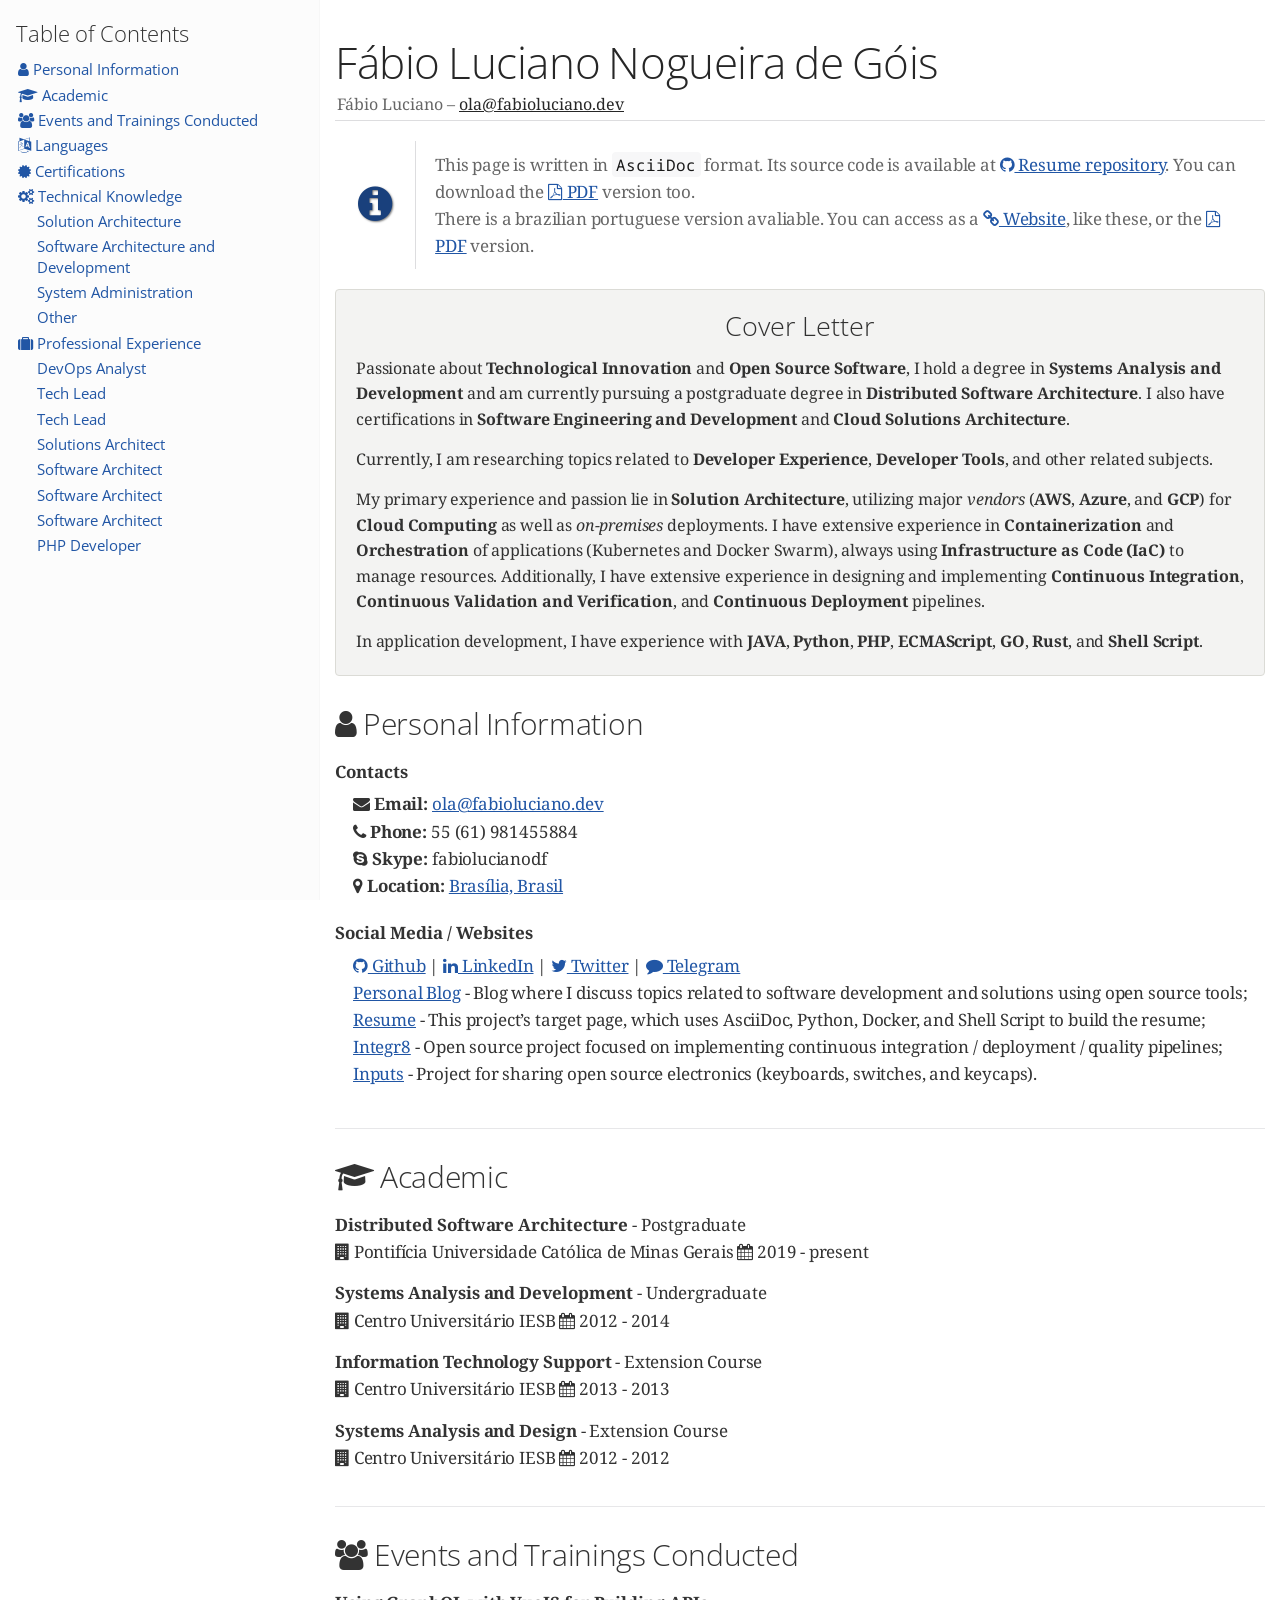
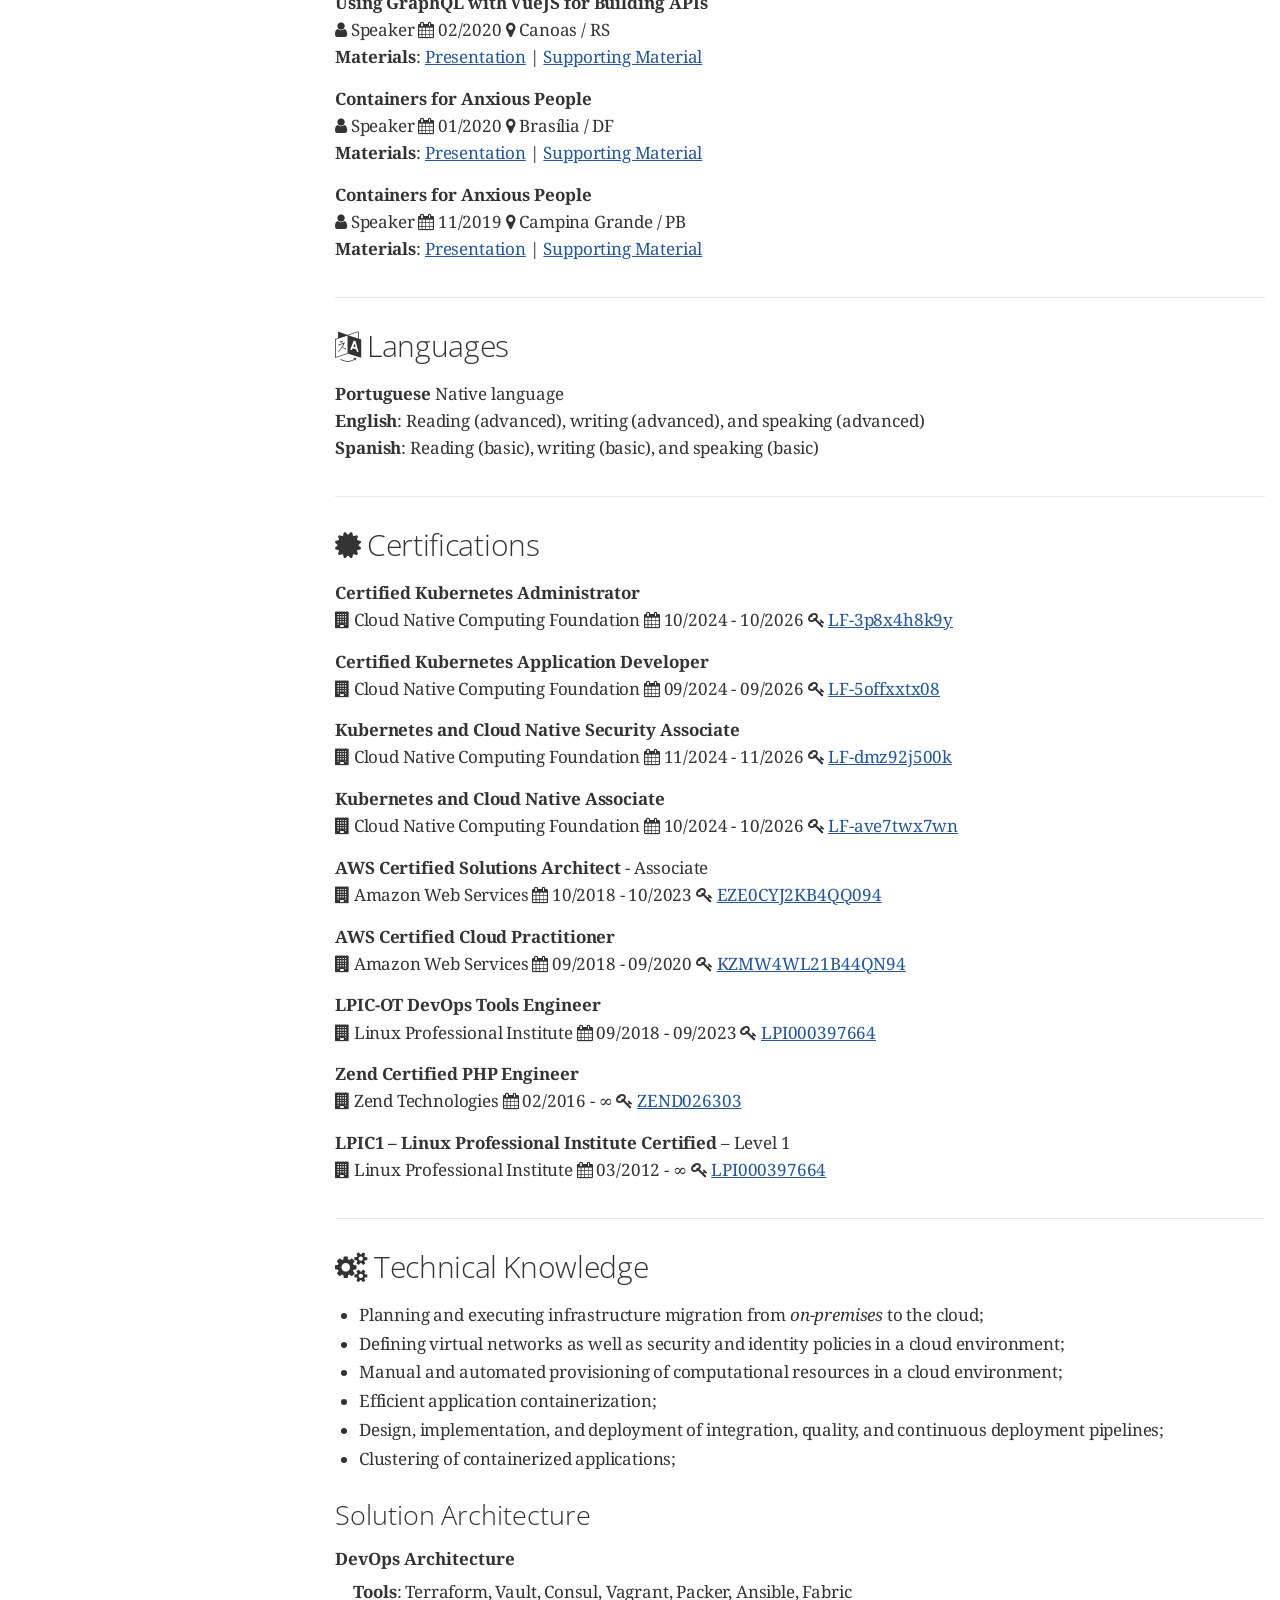
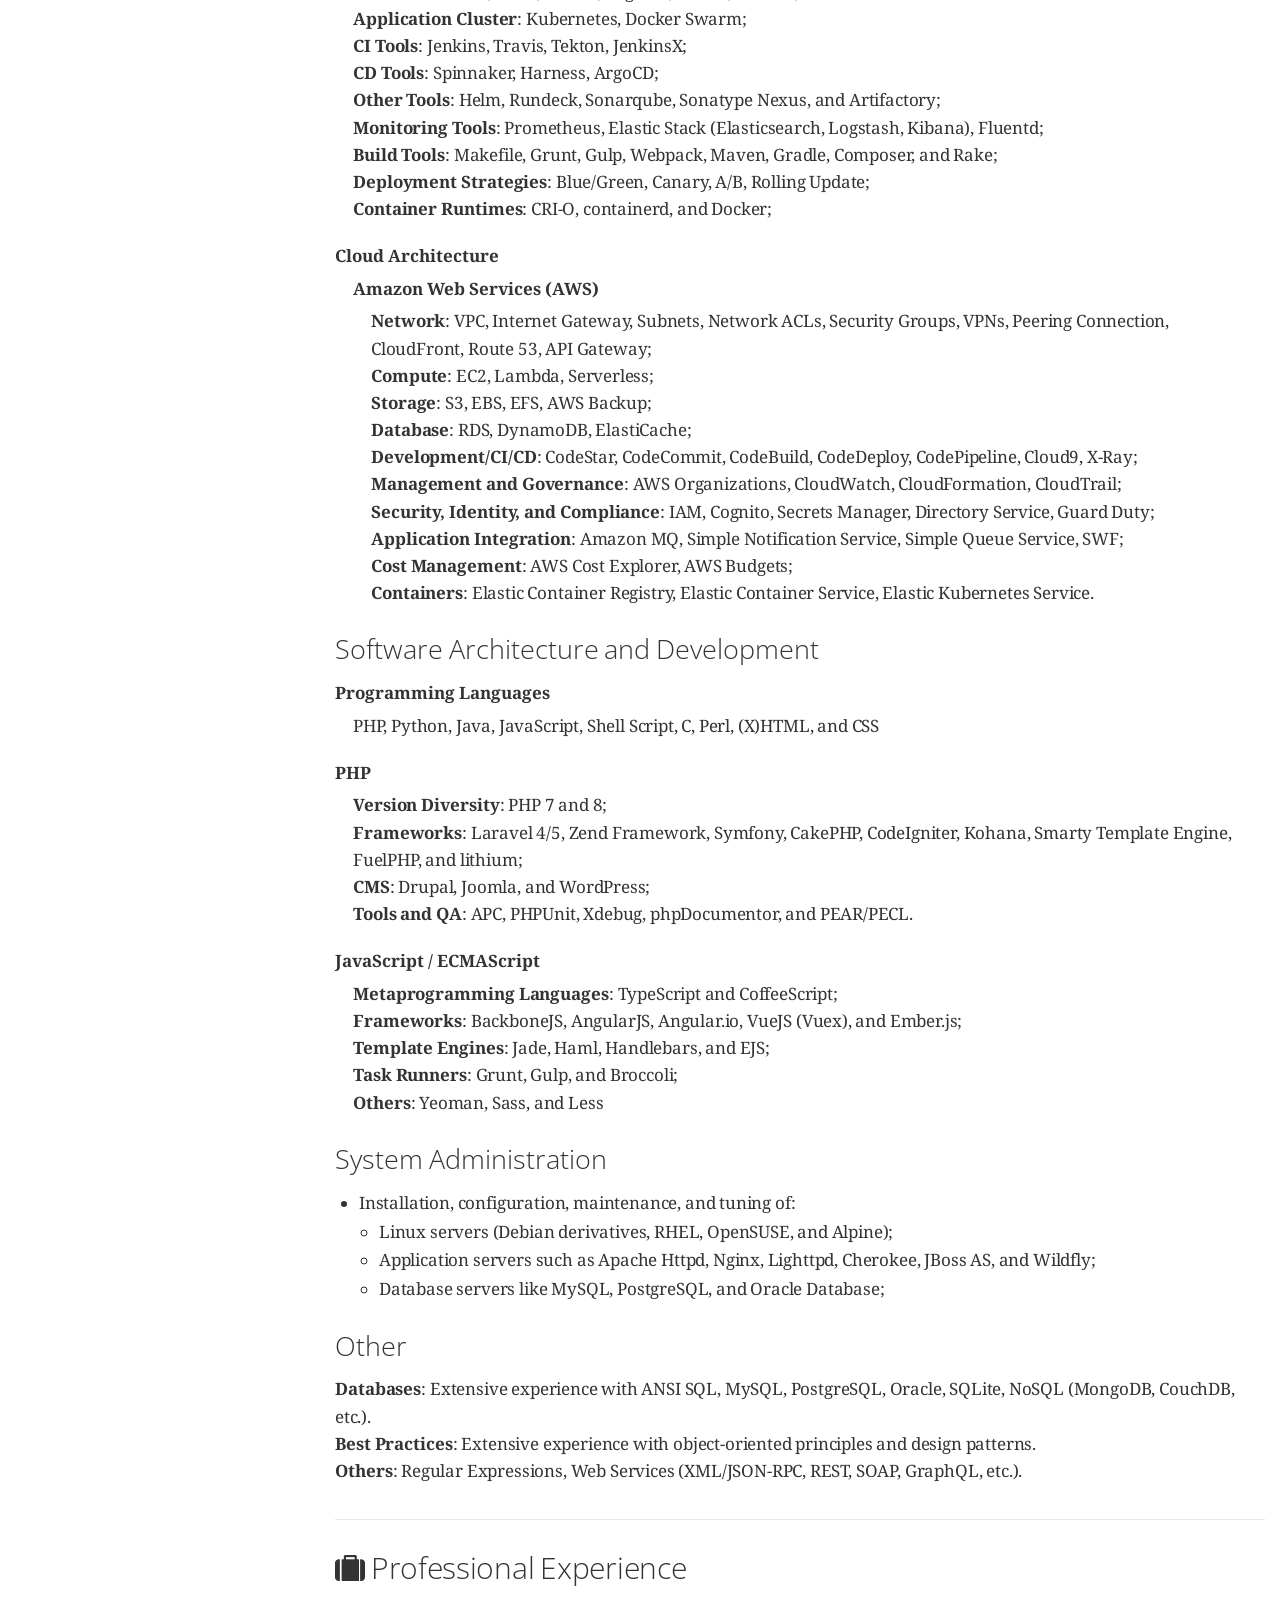
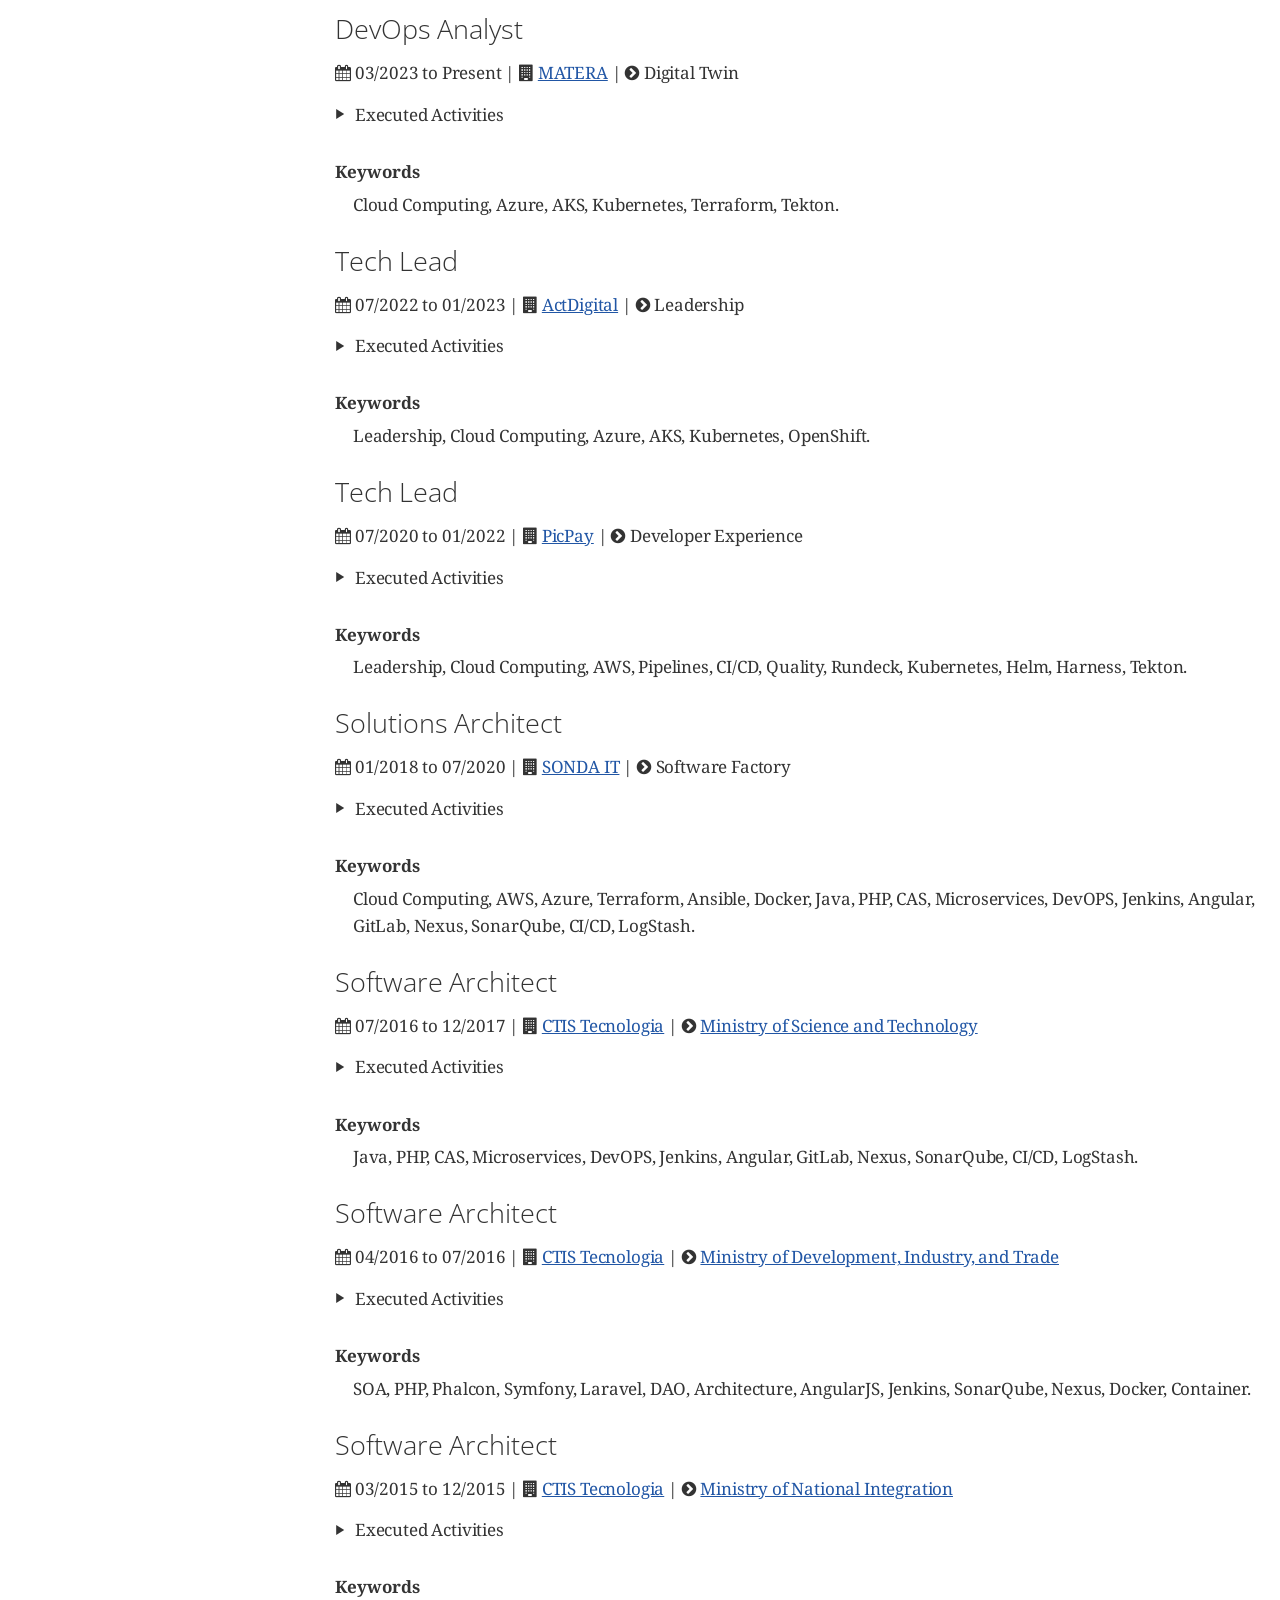
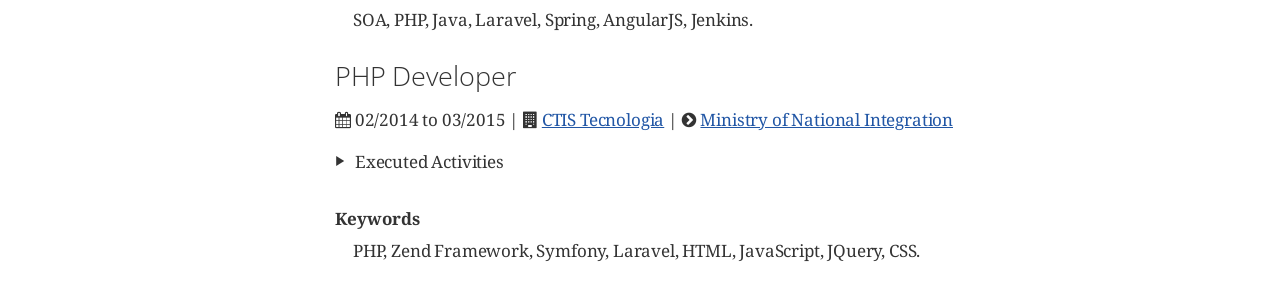
==== commit 852668bc: "deploy: b04f1760fd87c9db676d4099b11783debba04cf4" ====
--- a/en/index.html
+++ b/en/index.html
@@ -662,6 +662,14 @@
 <div class="openblock">
 <div class="content">
 <div class="paragraph">
+<p><strong>Kubernetes and Cloud Native Security Associate</strong><br>
+<span class="icon"><i class="fa fa-building" title="Emissor"></i></span> Cloud Native Computing Foundation <span class="icon"><i class="fa fa-calendar" title="Período"></i></span> 11/2024 - 11/2026 <span class="icon"><i class="fa fa-key" title="Licença"></i></span> <a href="https://training.linuxfoundation.org/certification/verify/" class="external" target="_blank" rel="noopener">LF-dmz92j500k</a></p>
+</div>
+</div>
+</div>
+<div class="openblock">
+<div class="content">
+<div class="paragraph">
 <p><strong>Kubernetes and Cloud Native Associate</strong><br>
 <span class="icon"><i class="fa fa-building" title="Issuer"></i></span> Cloud Native Computing Foundation <span class="icon"><i class="fa fa-calendar" title="Period"></i></span> 10/2024 - 10/2026 <span class="icon"><i class="fa fa-key" title="License"></i></span> <a href="https://training.linuxfoundation.org/certification/verify/" class="external" target="_blank" rel="noopener">LF-ave7twx7wn</a></p>
 </div>
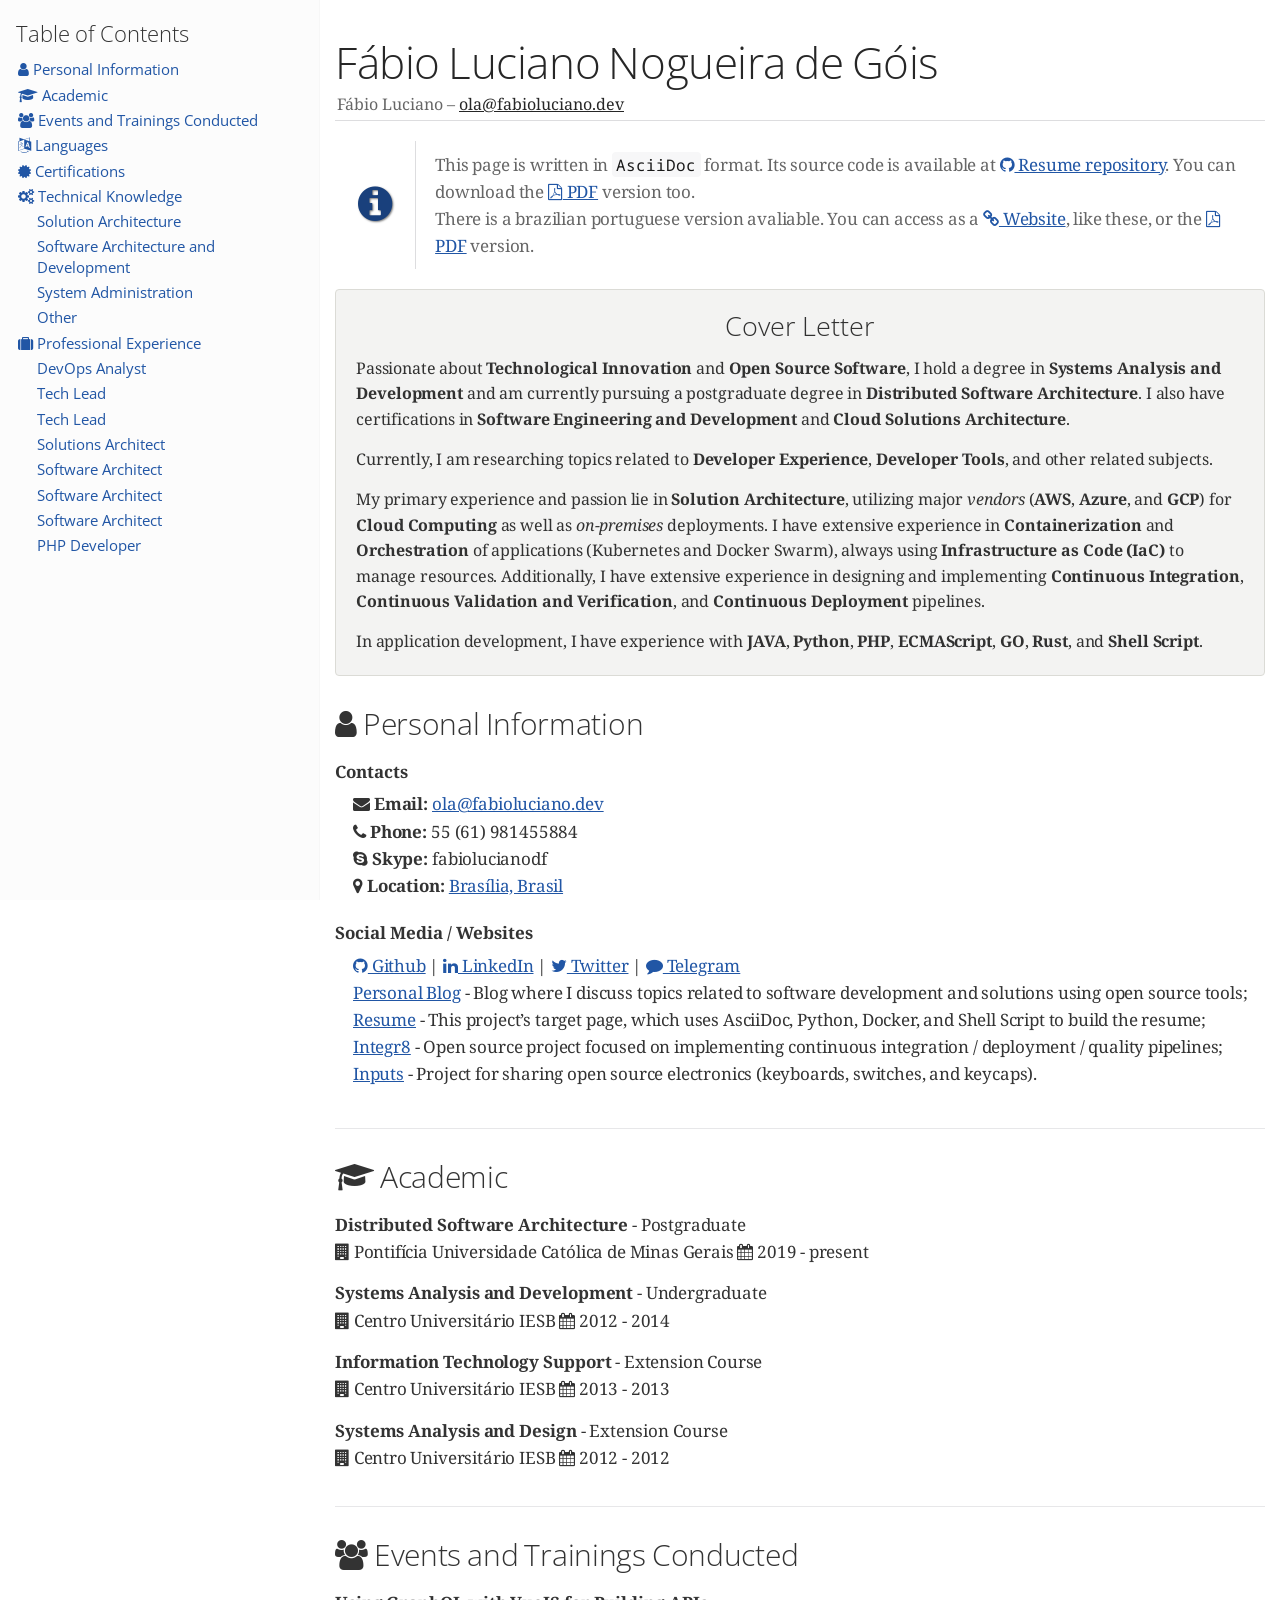
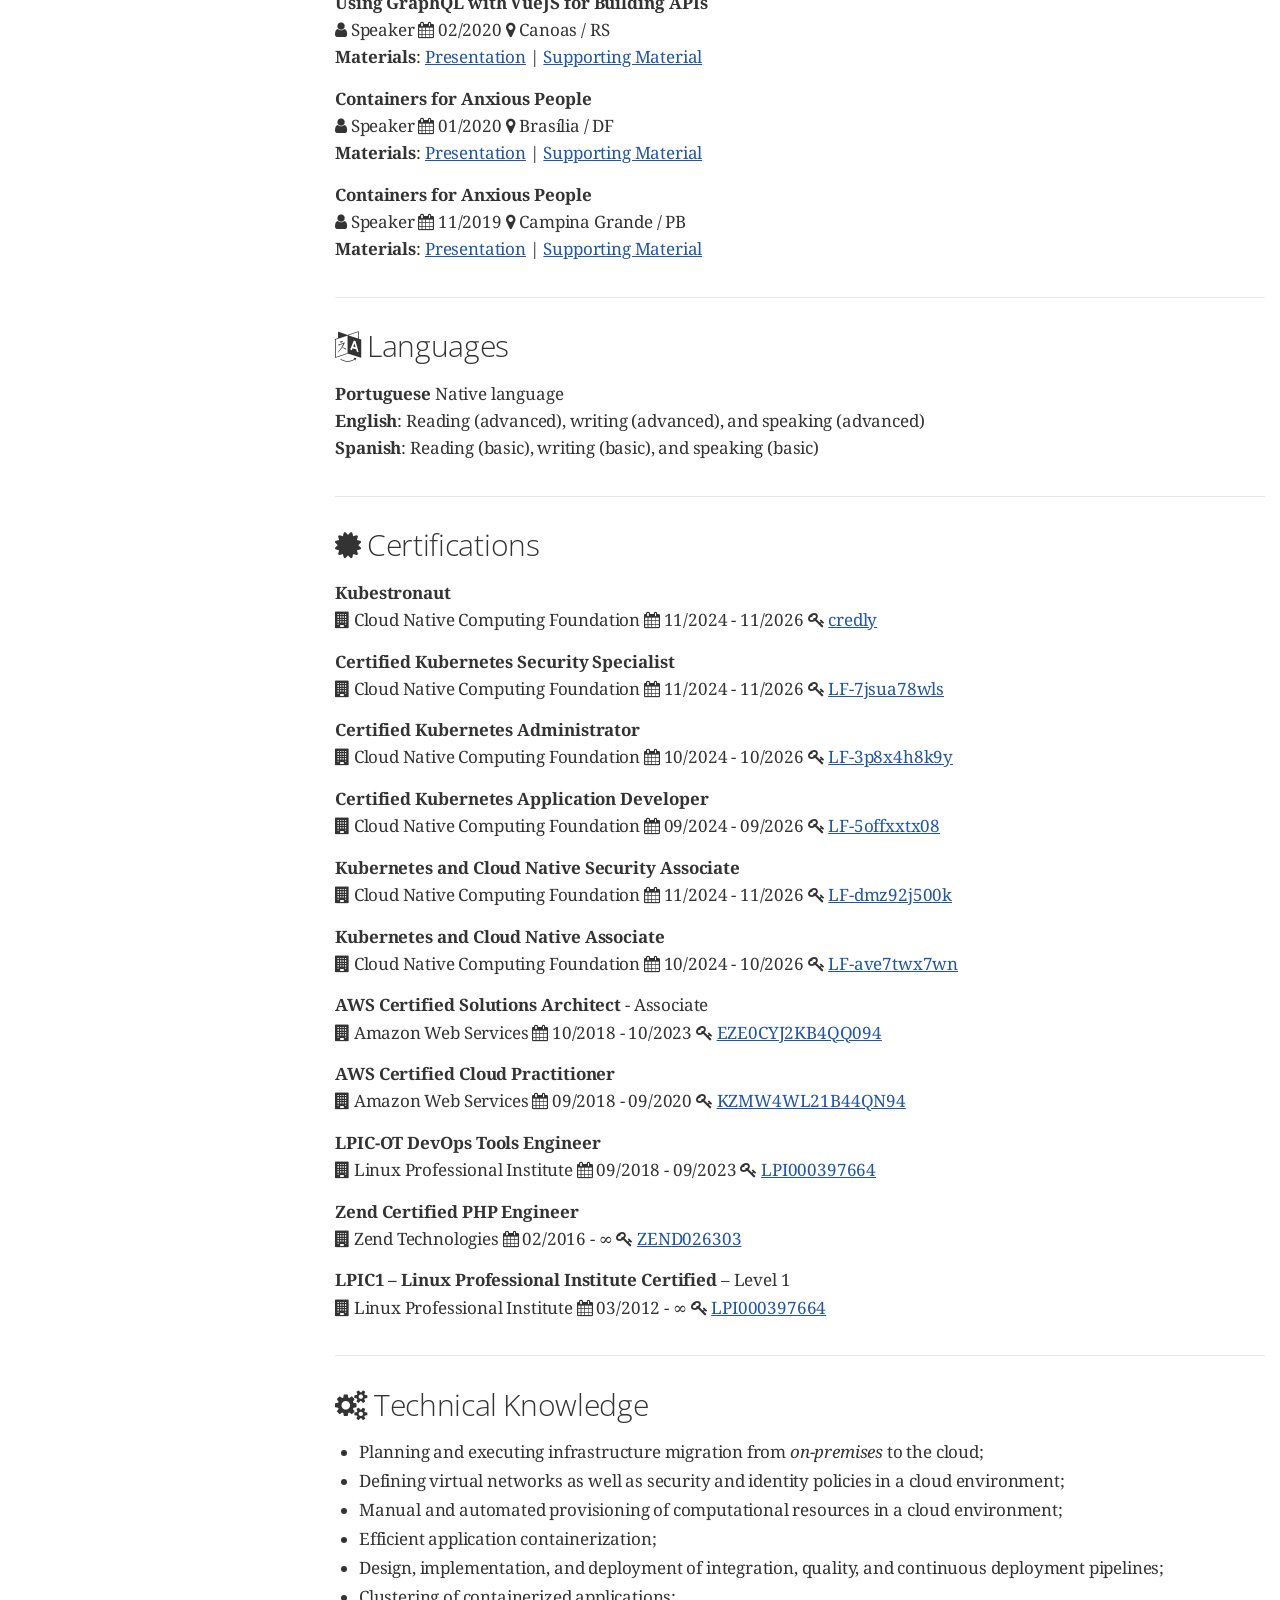
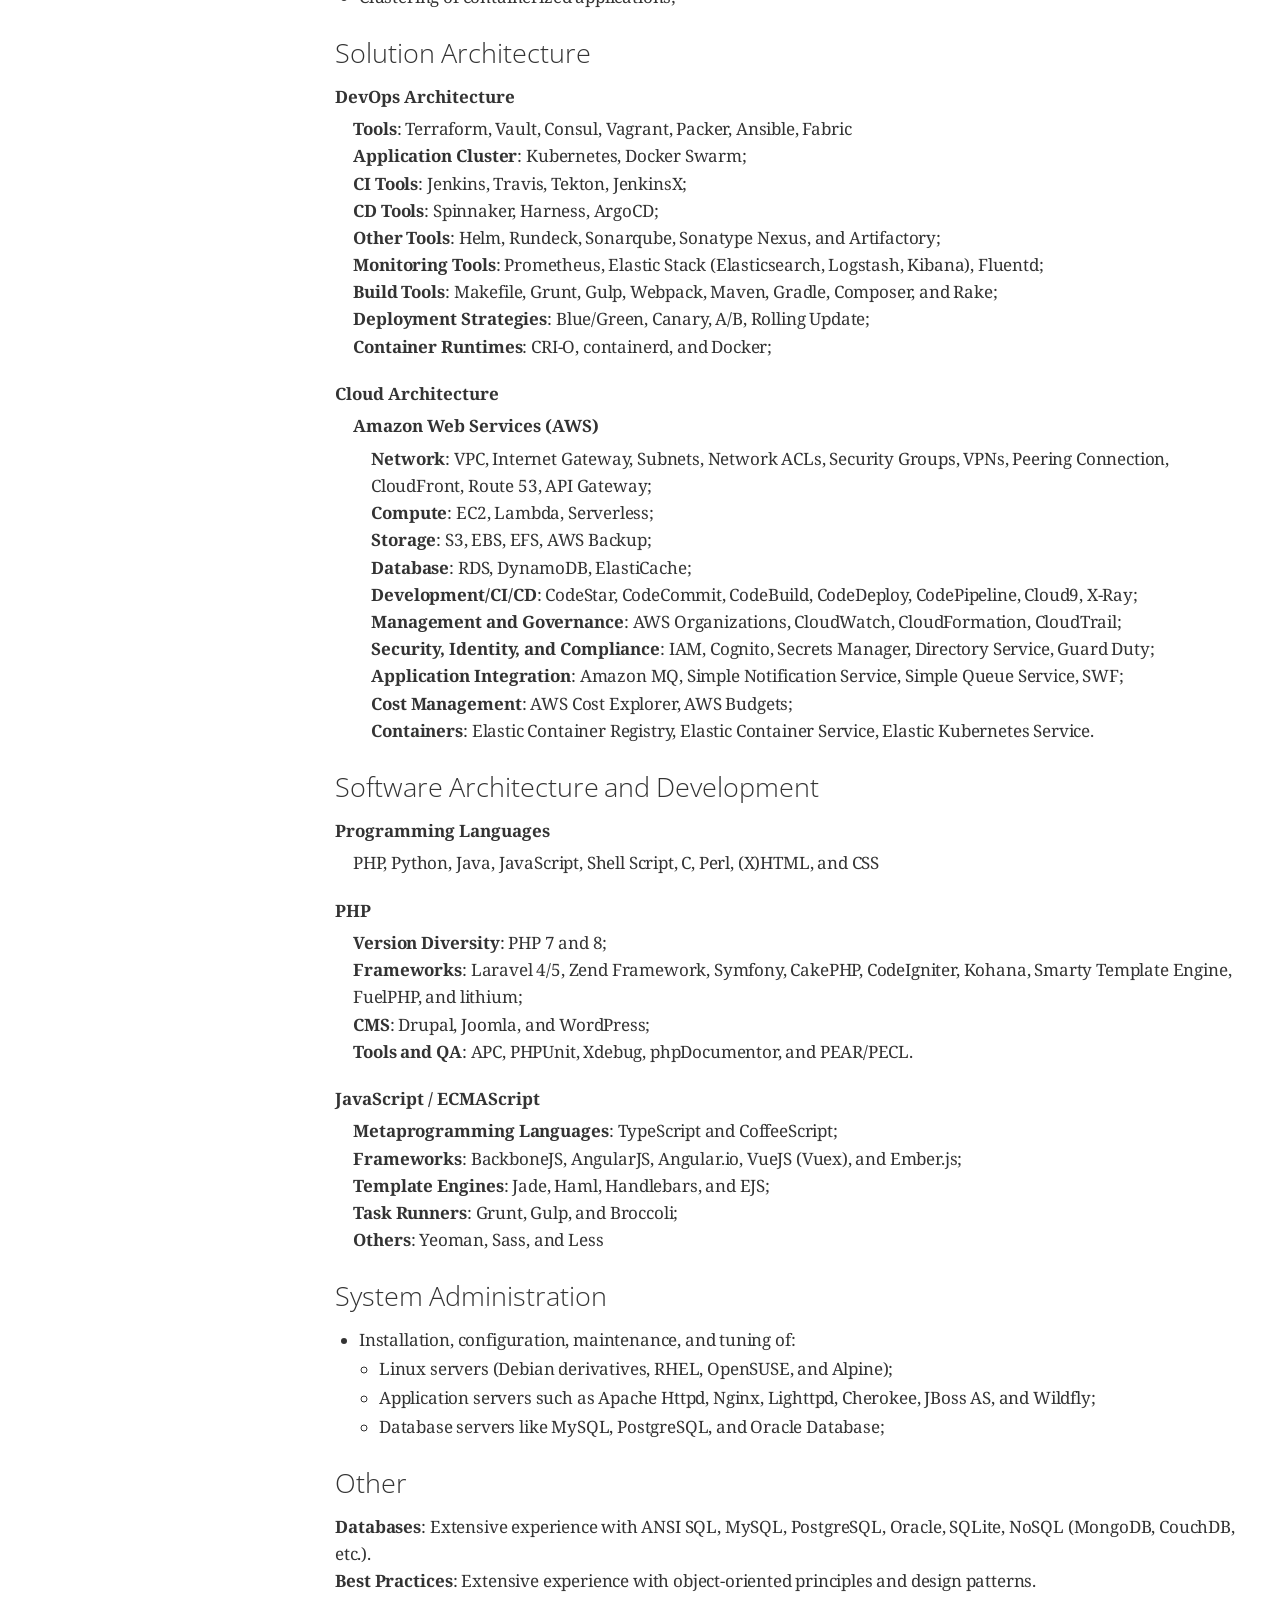
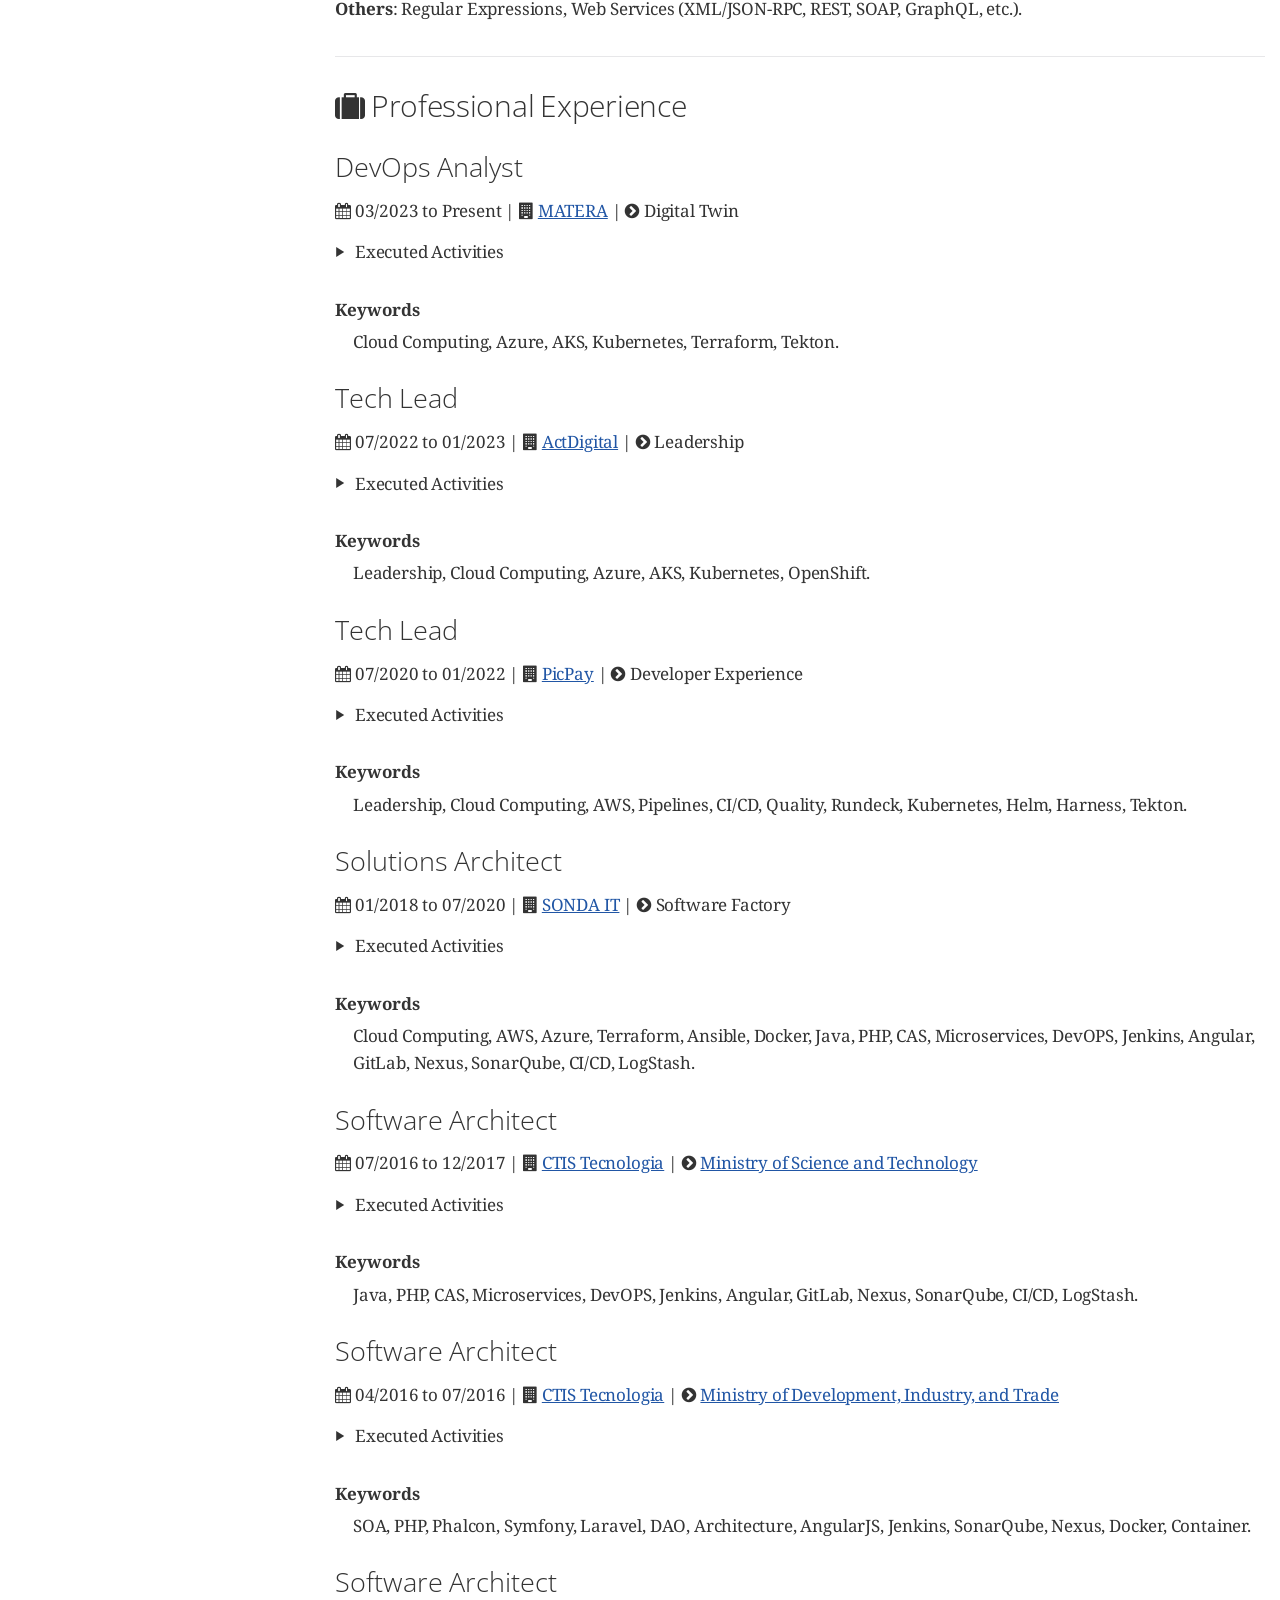
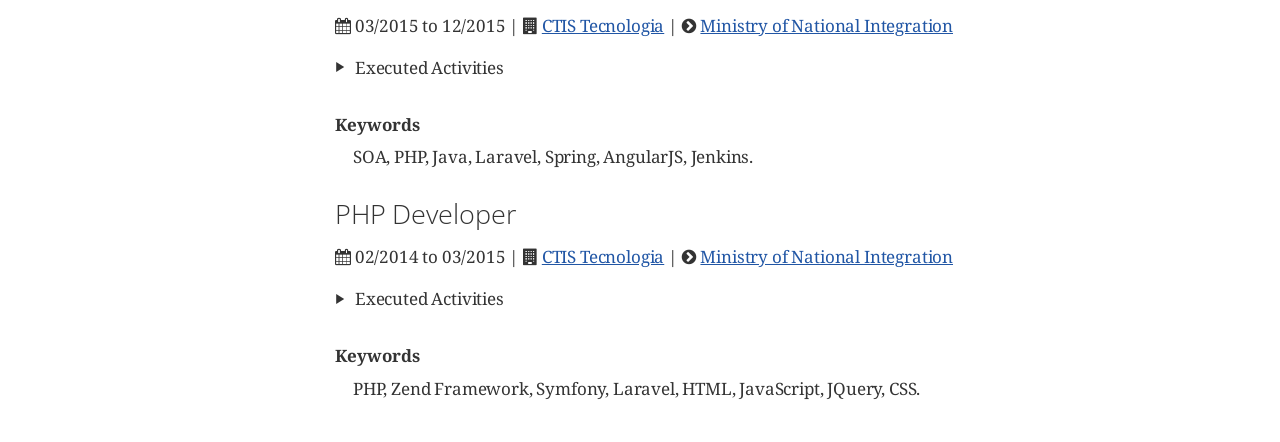
==== commit 2fab59e4: "deploy: 1515ed9dea3c4c889f1f129c43c0867560fd2890" ====
--- a/en/index.html
+++ b/en/index.html
@@ -646,6 +646,22 @@
 <div class="openblock">
 <div class="content">
 <div class="paragraph">
+<p><strong>Kubestronaut</strong><br>
+<span class="icon"><i class="fa fa-building" title="Issuer"></i></span> Cloud Native Computing Foundation <span class="icon"><i class="fa fa-calendar" title="Period"></i></span> 11/2024 - 11/2026 <span class="icon"><i class="fa fa-key" title="License"></i></span> <a href="https://www.credly.com/badges/c2c49eb5-1ad9-4221-9244-b74b41902ac0/public_url" class="external" target="_blank" rel="noopener">credly</a></p>
+</div>
+</div>
+</div>
+<div class="openblock">
+<div class="content">
+<div class="paragraph">
+<p><strong>Certified Kubernetes Security Specialist</strong><br>
+<span class="icon"><i class="fa fa-building" title="Issuer"></i></span> Cloud Native Computing Foundation <span class="icon"><i class="fa fa-calendar" title="Period"></i></span> 11/2024 - 11/2026 <span class="icon"><i class="fa fa-key" title="License"></i></span> <a href="https://training.linuxfoundation.org/certification/verify/" class="external" target="_blank" rel="noopener">LF-7jsua78wls</a></p>
+</div>
+</div>
+</div>
+<div class="openblock">
+<div class="content">
+<div class="paragraph">
 <p><strong>Certified Kubernetes Administrator</strong><br>
 <span class="icon"><i class="fa fa-building" title="Issuer"></i></span> Cloud Native Computing Foundation <span class="icon"><i class="fa fa-calendar" title="Period"></i></span> 10/2024 - 10/2026 <span class="icon"><i class="fa fa-key" title="License"></i></span> <a href="https://training.linuxfoundation.org/certification/verify/" class="external" target="_blank" rel="noopener">LF-3p8x4h8k9y</a></p>
 </div>
